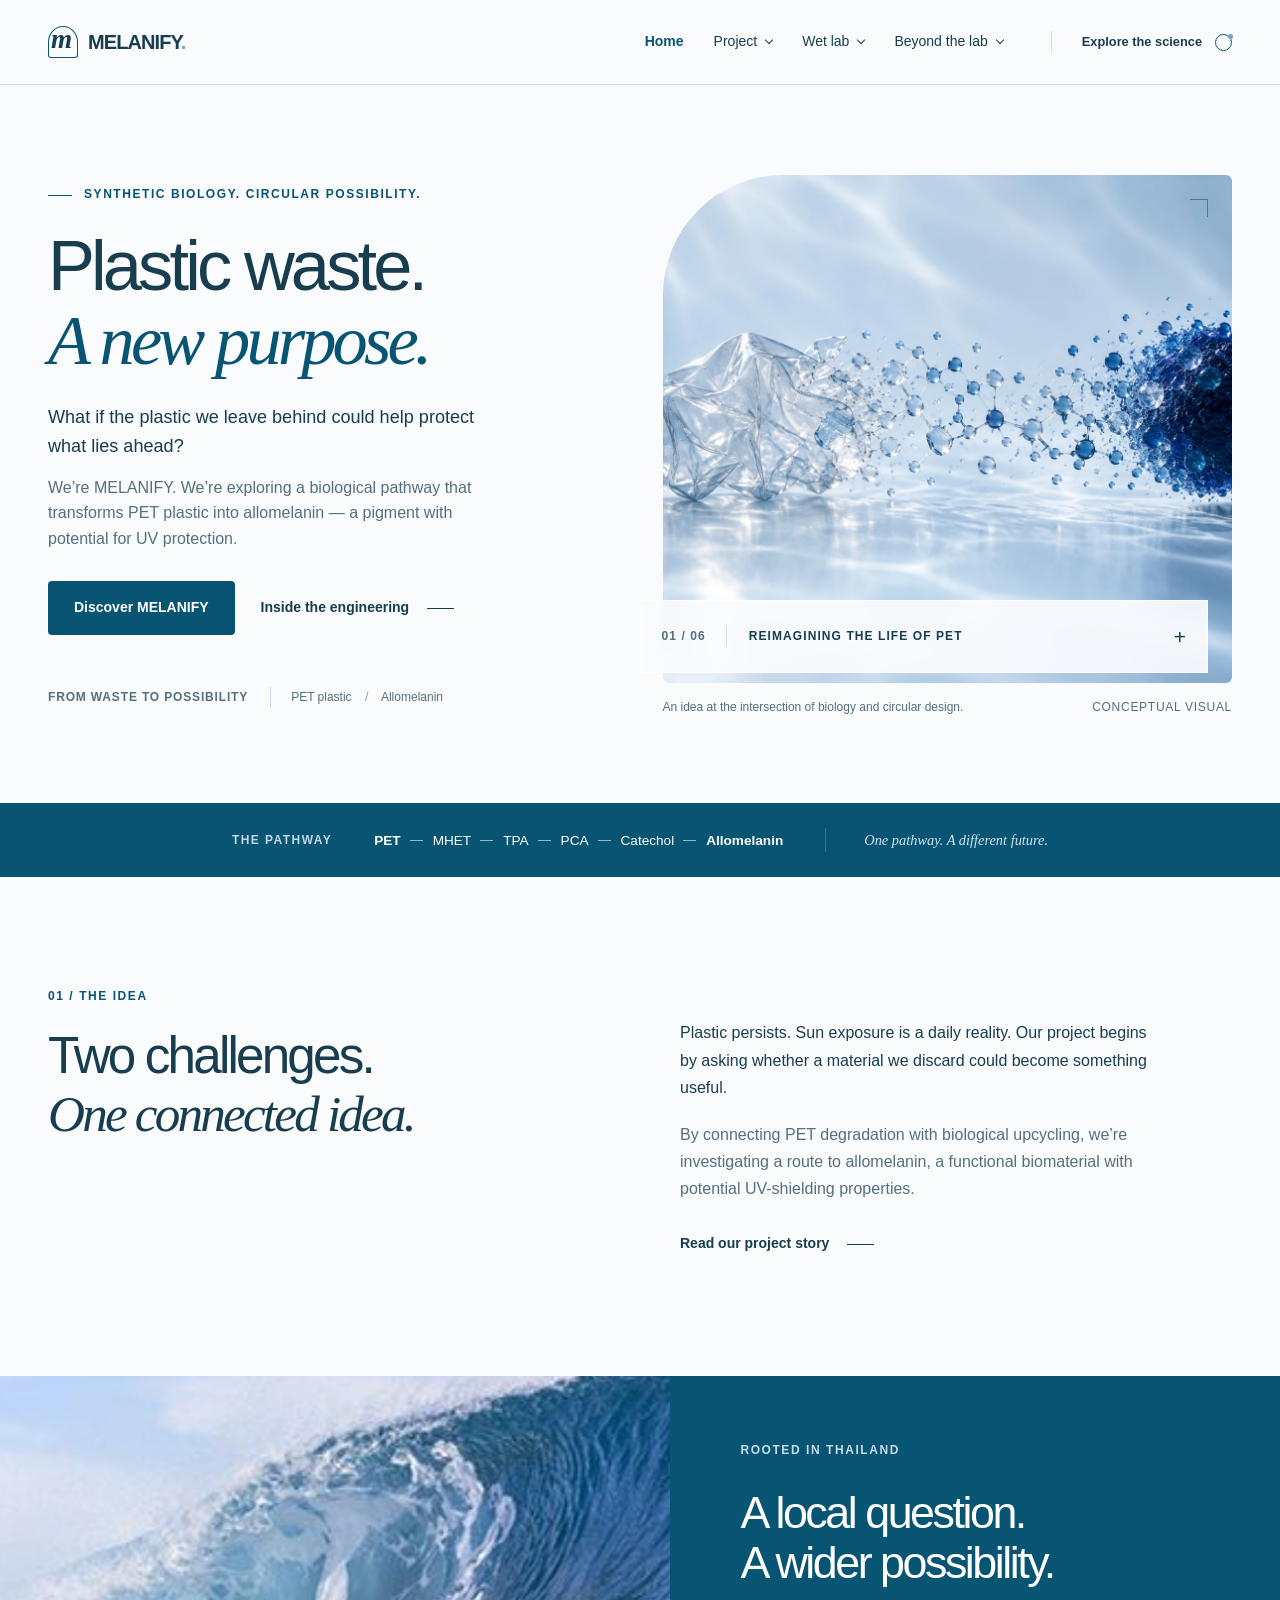
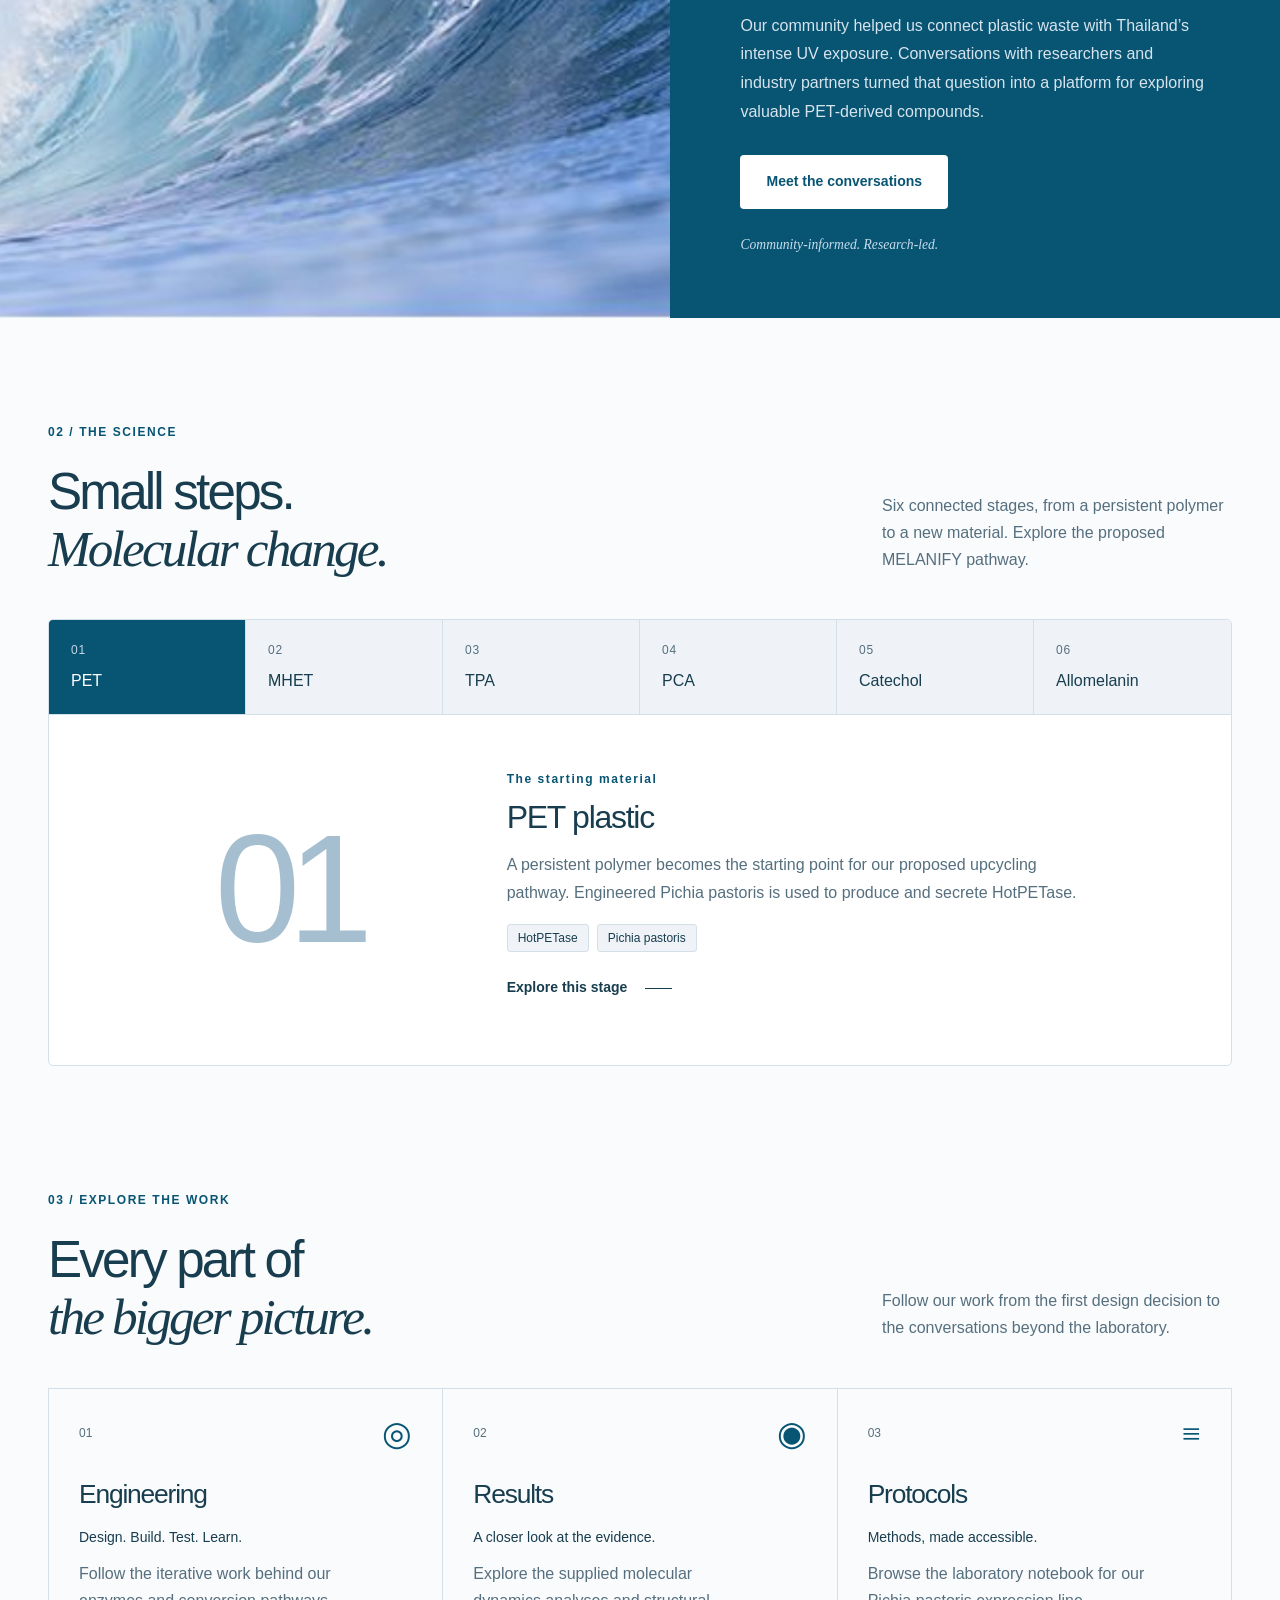
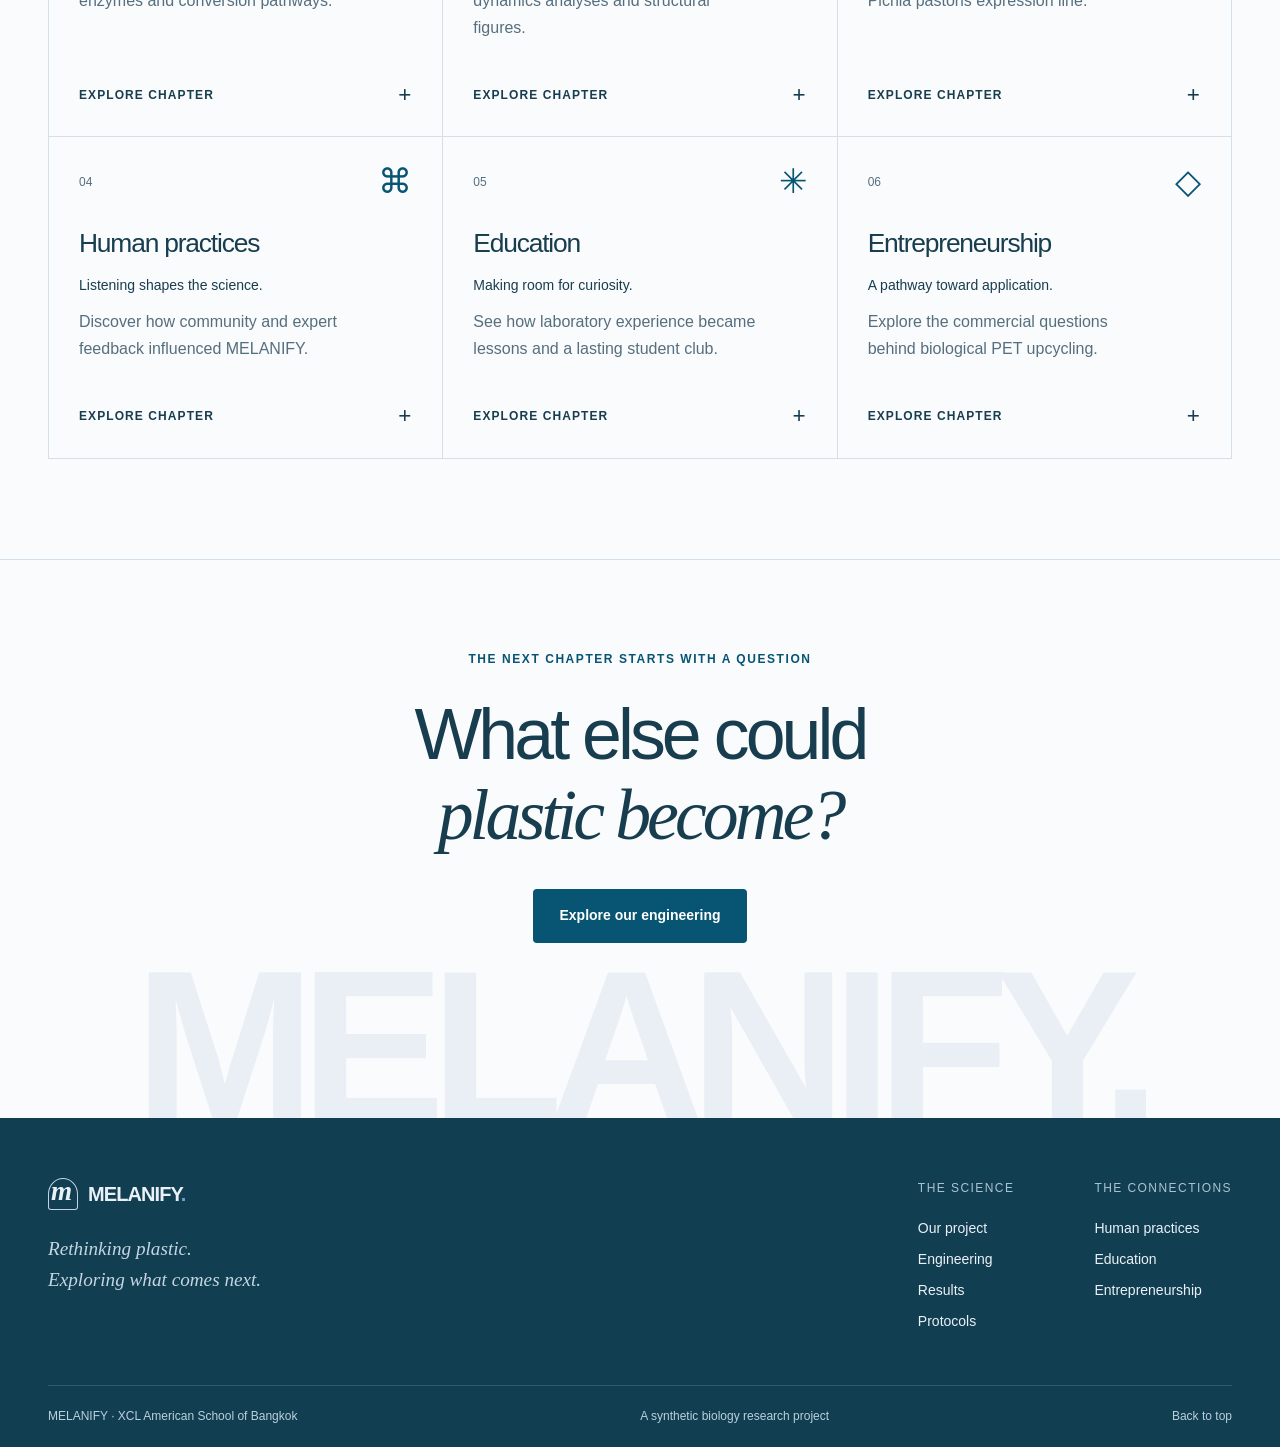
==== index.html @ d6c25b74 "default settings" ====
<!DOCTYPE html>
<html lang="en">
  <head>
    <meta charset="utf-8">
    <meta name="viewport" content="width=device-width, initial-scale=1">
    <meta name="theme-color" content="#075473">
    <meta name="description" content="MELANIFY explores a biological pathway from PET plastic waste to allomelanin. Discover our engineering, research and community work.">
    <title>Plastic, reimagined. | MELANIFY</title>
    <link rel="icon" type="image/svg+xml" href="assets/favicon.svg">
    <link rel="stylesheet" href="styles.css">
    <script src="script.js" defer=""></script>
  </head>
  <body data-page="home">
    <a class="skip-link" href="#main">Skip to content</a>
    <header class="site-header">
      <div class="header-inner">
        <a class="brand" href="index.html" aria-label="MELANIFY home"><span class="brand-mark" aria-hidden="true">m</span><span>MELANIFY<span class="brand-period">.</span></span></a>
        <button class="menu-toggle" aria-expanded="false" aria-controls="main-nav"><span></span><span></span><span class="sr-only">Toggle navigation</span></button>
        <nav id="main-nav" aria-label="Main navigation">
          <a href="index.html" aria-current="page">Home</a>
          <details class="nav-group">
            <summary>Project<span class="chevron"></span></summary>
            <div class="nav-dropdown">
              <a href="description.html">Project description</a>
              <a href="entrepreneurship.html">Entrepreneurship</a>
            </div>
          </details>
          <details class="nav-group">
            <summary>Wet lab<span class="chevron"></span></summary>
            <div class="nav-dropdown">
              <a href="engineering.html">Engineering</a>
              <a href="protocols.html">Protocols</a>
              <a href="results.html">Results</a>
            </div>
          </details>
          <details class="nav-group">
            <summary>Beyond the lab<span class="chevron"></span></summary>
            <div class="nav-dropdown">
              <a href="human-practices.html">Human practices</a>
              <a href="education.html">Education</a>
            </div>
          </details>
        </nav>
        <a class="header-project" href="engineering.html">Explore the science<span class="tiny-orbit" aria-hidden="true"></span></a>
      </div>
      <div class="reading-progress" aria-hidden="true"></div>
    </header>
    <main id="main">
      <section class="home-hero" id="top">
        <div class="hero-copy hero-enter">
          <div class="eyebrow"><span class="eyebrow-line"></span>SYNTHETIC BIOLOGY. CIRCULAR POSSIBILITY.</div>
          <h1>Plastic waste.<br><span>A new purpose.</span></h1>
          <p>What if the plastic we leave behind could help protect what lies ahead?</p>
          <p class="hero-description">We’re MELANIFY. We’re exploring a biological pathway that transforms PET plastic into allomelanin — a pigment with potential for UV protection.</p>
          <div class="hero-actions">
            <a class="button button-primary" href="description.html">Discover MELANIFY</a>
            <a class="text-link" href="engineering.html">Inside the engineering<span class="link-line"></span></a>
          </div>
          <div class="hero-footnote">
            <span class="small-label">FROM WASTE TO POSSIBILITY</span>
            <span>PET plastic <span aria-hidden="true">/</span> Allomelanin</span>
          </div>
        </div>
        <div class="hero-visual hero-enter">
          <div class="hero-art">
            <img src="assets/hero-art.webp" alt="Conceptual artwork showing a transparent PET fragment transforming into dark pigment" width="1536" height="1024" fetchpriority="high">
            <span class="art-corner corner-one"></span>
            <span class="art-corner corner-two"></span>
          </div>
          <div class="visual-label">
            <span class="visual-index">01 / 06</span>
            <span>REIMAGINING THE LIFE OF PET</span>
            <span class="visual-cross" aria-hidden="true">+</span>
          </div>
          <div class="visual-caption">An idea at the intersection of biology and circular design.<span>CONCEPTUAL VISUAL</span></div>
        </div>
      </section>
      <div class="pathway-ribbon" aria-label="Proposed pathway">
        <span class="ribbon-label">THE PATHWAY</span>
        <div>
          <b>PET</b>
          <span>MHET</span>
          <span>TPA</span>
          <span>PCA</span>
          <span>Catechol</span>
          <b>Allomelanin</b>
        </div>
        <span class="ribbon-note">One pathway. A different future.</span>
      </div>
      <section class="section-intro wrap">
        <div data-reveal="">
          <span class="eyebrow">01 / THE IDEA</span>
          <h2>Two challenges.<br><em>One connected idea.</em></h2>
        </div>
        <div class="intro-body" data-reveal="">
          <p>Plastic persists. Sun exposure is a daily reality. Our project begins by asking whether a material we discard could become something useful.</p>
          <p>By connecting PET degradation with biological upcycling, we’re investigating a route to allomelanin, a functional biomaterial with potential UV-shielding properties.</p>
          <a class="text-link" href="description.html">Read our project story<span class="link-line"></span></a>
        </div>
      </section>
      <section class="ocean-section">
        <div class="ocean-photo">
          <img src="assets/ocean-palette.png" alt="A blue ocean wave, from the supplied color reference" loading="lazy" width="906" height="551" data-parallax="">
        </div>
        <div class="ocean-copy" data-reveal="">
          <span class="eyebrow">ROOTED IN THAILAND</span>
          <h2>A local question.<br>A wider possibility.</h2>
          <p>Our community helped us connect plastic waste with Thailand’s intense UV exposure. Conversations with researchers and industry partners turned that question into a platform for exploring valuable PET-derived compounds.</p>
          <a class="button button-light" href="human-practices.html">Meet the conversations</a>
          <span class="ocean-note">Community-informed. Research-led.</span>
        </div>
      </section>
      <section class="pathway-section wrap">
        <div class="section-heading" data-reveal="">
          <div>
            <span class="eyebrow">02 / THE SCIENCE</span>
            <h2>Small steps.<br><em>Molecular change.</em></h2>
          </div>
          <p>Six connected stages, from a persistent polymer to a new material. Explore the proposed MELANIFY pathway.</p>
        </div>
        <div class="pathway-explorer" data-reveal="">
          <nav class="pathway-tabs" aria-label="Explore pathway stages">
            <a id="pathway-tab-0" class="pathway-tab" href="#pathway-panel-0" data-stage="0" aria-selected="false" tabindex="-1"><span>01</span>PET</a>
            <a id="pathway-tab-1" class="pathway-tab" href="#pathway-panel-1" data-stage="1" aria-selected="false" tabindex="-1"><span>02</span>MHET</a>
            <a id="pathway-tab-2" class="pathway-tab" href="#pathway-panel-2" data-stage="2" aria-selected="false" tabindex="-1"><span>03</span>TPA</a>
            <a id="pathway-tab-3" class="pathway-tab" href="#pathway-panel-3" data-stage="3" aria-selected="false" tabindex="-1"><span>04</span>PCA</a>
            <a id="pathway-tab-4" class="pathway-tab" href="#pathway-panel-4" data-stage="4" aria-selected="false" tabindex="-1"><span>05</span>Catechol</a>
            <a id="pathway-tab-5" class="pathway-tab" href="#pathway-panel-5" data-stage="5"><span>06</span>Allomelanin</a>
          </nav>
          <div class="pathway-panel" id="pathway-panel-0" aria-label="PET">
            <div class="stage-number" aria-hidden="true">01</div>
            <div class="stage-copy">
              <span class="eyebrow">The starting material</span>
              <h3>PET plastic</h3>
              <p>A persistent polymer becomes the starting point for our proposed upcycling pathway. Engineered Pichia pastoris is used to produce and secrete HotPETase.</p>
              <div class="stage-tags">
                <span>HotPETase</span>
                <span>Pichia pastoris</span>
              </div>
              <a class="text-link" href="engineering.html#hotpetase">Explore this stage<span class="link-line"></span></a>
            </div>
          </div>
          <div class="pathway-panel" id="pathway-panel-1" aria-label="MHET">
            <div class="stage-number" aria-hidden="true">02</div>
            <div class="stage-copy">
              <span class="eyebrow">Breaking the polymer down</span>
              <h3>MHET</h3>
              <p>HotPETase begins PET degradation. Surface-displayed MHETase is intended to convert the resulting MHET into terephthalic acid.</p>
              <div class="stage-tags">
                <span>InaVN–MHETase</span>
                <span>E. coli</span>
              </div>
              <a class="text-link" href="engineering.html#inavn-mhetase">Explore this stage<span class="link-line"></span></a>
            </div>
          </div>
          <div class="pathway-panel" id="pathway-panel-2" aria-label="TPA">
            <div class="stage-number" aria-hidden="true">03</div>
            <div class="stage-copy">
              <span class="eyebrow">Connecting recovery to upcycling</span>
              <h3>Terephthalic acid</h3>
              <p>The tphA1, tphA2, tphA3 and tphB pathway is designed to convert recovered TPA into protocatechuate, connecting PET degradation with a downstream biological route.</p>
              <div class="stage-tags">
                <span>TphA1 / A2 / A3 / B</span>
                <span>E. coli</span>
              </div>
              <a class="text-link" href="engineering.html#tpa-to-pca">Explore this stage<span class="link-line"></span></a>
            </div>
          </div>
          <div class="pathway-panel" id="pathway-panel-3" aria-label="PCA">
            <div class="stage-number" aria-hidden="true">04</div>
            <div class="stage-copy">
              <span class="eyebrow">A new biochemical direction</span>
              <h3>Protocatechuate</h3>
              <p>PCA is the intermediate that connects the TPA pathway to catechol production. AroY performs the decarboxylation step with cofactor support from EcdB and EcdD.</p>
              <div class="stage-tags">
                <span>AroY / EcdB / EcdD</span>
                <span>Cofactor-supported conversion</span>
              </div>
              <a class="text-link" href="engineering.html#aroy-ecdb-ecdd">Explore this stage<span class="link-line"></span></a>
            </div>
          </div>
          <div class="pathway-panel" id="pathway-panel-4" aria-label="Catechol">
            <div class="stage-number" aria-hidden="true">05</div>
            <div class="stage-copy">
              <span class="eyebrow">The pigment precursor</span>
              <h3>Catechol</h3>
              <p>Catechol is the precursor for the final material. Oxidation and polymerization form the next stage of the proposed MELANIFY pathway.</p>
              <div class="stage-tags">
                <span>Oxidation &amp; polymerization</span>
                <span>Material formation</span>
              </div>
              <a class="text-link" href="description.html">Explore this stage<span class="link-line"></span></a>
            </div>
          </div>
          <div class="pathway-panel" id="pathway-panel-5" aria-label="Allomelanin">
            <div class="stage-number" aria-hidden="true">06</div>
            <div class="stage-copy">
              <span class="eyebrow">A functional biomaterial</span>
              <h3>Allomelanin</h3>
              <p>The pathway aims to produce catechol-melanin, or allomelanin. Its potential as a UV-shielding material is a research direction that requires further material and safety validation.</p>
              <div class="stage-tags">
                <span>Catechol-melanin</span>
                <span>Potential UV-shielding pigment</span>
              </div>
              <a class="text-link" href="description.html">Explore this stage<span class="link-line"></span></a>
            </div>
          </div>
        </div>
      </section>
      <section class="chapter-section wrap">
        <div class="section-heading" data-reveal="">
          <div>
            <span class="eyebrow">03 / EXPLORE THE WORK</span>
            <h2>Every part of<br><em>the bigger picture.</em></h2>
          </div>
          <p>Follow our work from the first design decision to the conversations beyond the laboratory.</p>
        </div>
        <div class="chapter-grid">
          <a class="chapter-card" href="engineering.html" data-reveal=""><div class="card-top"><span>01</span><span class="card-symbol" aria-hidden="true">◎</span></div><h3>Engineering</h3><strong>Design. Build. Test. Learn.</strong><p>Follow the iterative work behind our enzymes and conversion pathways.</p><span class="card-bottom">EXPLORE CHAPTER<span class="card-plus" aria-hidden="true">+</span></span></a>
          <a class="chapter-card" href="results.html" data-reveal=""><div class="card-top"><span>02</span><span class="card-symbol" aria-hidden="true">◉</span></div><h3>Results</h3><strong>A closer look at the evidence.</strong><p>Explore the supplied molecular dynamics analyses and structural figures.</p><span class="card-bottom">EXPLORE CHAPTER<span class="card-plus" aria-hidden="true">+</span></span></a>
          <a class="chapter-card" href="protocols.html" data-reveal=""><div class="card-top"><span>03</span><span class="card-symbol" aria-hidden="true">≡</span></div><h3>Protocols</h3><strong>Methods, made accessible.</strong><p>Browse the laboratory notebook for our Pichia pastoris expression line.</p><span class="card-bottom">EXPLORE CHAPTER<span class="card-plus" aria-hidden="true">+</span></span></a>
          <a class="chapter-card" href="human-practices.html" data-reveal=""><div class="card-top"><span>04</span><span class="card-symbol" aria-hidden="true">⌘</span></div><h3>Human practices</h3><strong>Listening shapes the science.</strong><p>Discover how community and expert feedback influenced MELANIFY.</p><span class="card-bottom">EXPLORE CHAPTER<span class="card-plus" aria-hidden="true">+</span></span></a>
          <a class="chapter-card" href="education.html" data-reveal=""><div class="card-top"><span>05</span><span class="card-symbol" aria-hidden="true">✳</span></div><h3>Education</h3><strong>Making room for curiosity.</strong><p>See how laboratory experience became lessons and a lasting student club.</p><span class="card-bottom">EXPLORE CHAPTER<span class="card-plus" aria-hidden="true">+</span></span></a>
          <a class="chapter-card" href="entrepreneurship.html" data-reveal=""><div class="card-top"><span>06</span><span class="card-symbol" aria-hidden="true">◇</span></div><h3>Entrepreneurship</h3><strong>A pathway toward application.</strong><p>Explore the commercial questions behind biological PET upcycling.</p><span class="card-bottom">EXPLORE CHAPTER<span class="card-plus" aria-hidden="true">+</span></span></a>
        </div>
      </section>
      <section class="closing-section wrap">
        <span class="eyebrow" data-reveal="">THE NEXT CHAPTER STARTS WITH A QUESTION</span>
        <h2 data-reveal="">What else could<br><em>plastic become?</em></h2>
        <a class="button button-primary" href="engineering.html" data-reveal="">Explore our engineering</a>
        <span class="closing-word" aria-hidden="true">MELANIFY.</span>
      </section>
    </main>
    <footer class="site-footer">
      <div class="footer-top">
        <div>
          <a class="brand footer-brand" href="index.html"><span class="brand-mark" aria-hidden="true">m</span><span>MELANIFY<span class="brand-period">.</span></span></a>
          <p>Rethinking plastic.<br>Exploring what comes next.</p>
        </div>
        <div class="footer-links">
          <div>
            <span>THE SCIENCE</span>
            <a href="description.html">Our project</a>
            <a href="engineering.html">Engineering</a>
            <a href="results.html">Results</a>
            <a href="protocols.html">Protocols</a>
          </div>
          <div>
            <span>THE CONNECTIONS</span>
            <a href="human-practices.html">Human practices</a>
            <a href="education.html">Education</a>
            <a href="entrepreneurship.html">Entrepreneurship</a>
          </div>
        </div>
      </div>
      <div class="footer-bottom">
        <span>MELANIFY · XCL American School of Bangkok</span>
        <span>A synthetic biology research project</span>
        <a href="#top">Back to top</a>
      </div>
    </footer>
  </body>
</html>
---- styles.css ----
@charset "UTF-8";

:root {
  --ocean: #075473;
  --deep: #123e52;
  --blue: #789dd1;
  --mist: #a5bfd0;
  --pale: #d3deee;
  --ice: #eff3f8;
  --paper: #fafbfd;
  --ink: #173d4e;
  --muted: #556f7e;
  --line: #d4e0e8;
  --white: #fff;
  --sans: "Segoe UI", "Helvetica Neue", Arial, sans-serif;
  --serif: Georgia, "Times New Roman", serif;
  --page-width: 1280px;
}

*, *::before, *::after { box-sizing: border-box; }
[hidden] { display: none !important; }
html { scroll-behavior: smooth; scroll-padding-top: 110px; }
body { margin: 0; color: var(--ink); background: var(--paper); font: 400 1rem/1.7 var(--sans); -webkit-font-smoothing: antialiased; }
body:has(dialog[open]) { overflow: hidden; }
a { color: inherit; text-decoration: none; }
button, input { font: inherit; }
button, summary, a { -webkit-tap-highlight-color: transparent; }
button { cursor: pointer; color: inherit; }
button:disabled { cursor: default; }
img { display: block; max-width: 100%; height: auto; }
h1, h2, h3, h4, p { margin: 0; }
h1, h2, h3, h4 { line-height: 1.12; font-weight: 500; }
h1, h2 { letter-spacing: -.055em; }
em { font-family: var(--serif); font-weight: 400; letter-spacing: -.055em; }
::selection { background: var(--pale); color: var(--ocean); }
:focus-visible { outline: 3px solid var(--blue); outline-offset: 5px; border-radius: 2px; }
.sr-only { position: absolute; width: 1px; height: 1px; padding: 0; overflow: hidden; clip: rect(0,0,0,0); white-space: nowrap; }
.skip-link { position: fixed; top: -70px; left: 20px; z-index: 100; background: var(--ocean); color: white; padding: 12px 20px; }
.skip-link:focus { top: 12px; }
.wrap { max-width: var(--page-width); margin-inline: auto; padding-inline: 48px; }
.eyebrow, .small-label { display: block; font-size: .75rem; letter-spacing: .13em; font-weight: 600; line-height: 1.5; }
.eyebrow { color: var(--ocean); }
.small-label { color: var(--muted); }
.eyebrow-line { display: inline-block; width: 24px; height: 1px; background: currentColor; vertical-align: middle; margin-right: 12px; }
.button { min-height: 52px; padding: 14px 25px; display: inline-flex; justify-content: center; align-items: center; font-size: .875rem; font-weight: 600; border: 1px solid transparent; border-radius: 4px; transition: background .2s, transform .2s; }
.button:hover { transform: translateY(-2px); }
.button-primary { background: var(--ocean); color: var(--white); }
.button-primary:hover { background: var(--deep); }
.button-light { color: var(--ocean); background: var(--white); }
.button-light:hover { background: var(--ice); }
.text-link { display: inline-flex; align-items: center; gap: 18px; font-weight: 600; font-size: .875rem; padding-block: 10px; }
.link-line { width: 27px; height: 1px; background: currentColor; transition: width .2s; }
.text-link:hover .link-line { width: 42px; }

/* The restrained header leaves the project itself in focus. */
.site-header { height: 85px; position: sticky; top: 0; z-index: 30; background: rgba(250,251,253,.96); border-bottom: 1px solid var(--line); backdrop-filter: blur(16px); }
.header-inner { max-width: 1480px; padding: 0 48px; margin: auto; height: 100%; display: flex; align-items: center; gap: 48px; }
.brand { display: inline-flex; align-items: center; gap: 10px; font-weight: 750; font-size: 1.25rem; letter-spacing: -.045em; line-height: 1; white-space: nowrap; }
.brand-mark { display: grid; place-items: center; width: 30px; height: 32px; border: 1.5px solid var(--ocean); border-radius: 50% 50% 3px 3px; font: italic 700 1.7rem/.7 var(--serif); padding-right: 4px; padding-bottom: 4px; }
.brand-period { color: var(--blue); }
#main-nav { display: flex; align-items: center; gap: 30px; margin-left: auto; font-size: .875rem; font-weight: 500; }
#main-nav > a { padding-block: 24px; }
#main-nav a[aria-current], #main-nav .current { color: var(--ocean); font-weight: 700; }
.nav-group { position: relative; }
.nav-group summary { display: flex; align-items: center; gap: 9px; cursor: pointer; list-style: none; padding-block: 24px; }
summary::-webkit-details-marker { display: none; }
.chevron { width: 6px; height: 6px; border-right: 1px solid currentColor; border-bottom: 1px solid currentColor; transform: rotate(45deg); margin-top: -3px; flex-shrink: 0; transition: transform .2s; }
details[open] > summary .chevron { transform: rotate(225deg); margin-top: 3px; }
.nav-dropdown { position: absolute; top: 100%; left: -20px; min-width: 220px; padding: 10px; background: var(--white); border: 1px solid var(--line); box-shadow: 0 15px 40px #123e5212; border-radius: 5px; }
.nav-dropdown a { display: block; padding: 10px 12px; border-radius: 3px; }
.nav-dropdown a:hover { background: var(--ice); }
.header-project { display: inline-flex; align-items: center; gap: 13px; font-weight: 600; font-size: .8rem; padding-left: 30px; border-left: 1px solid var(--line); white-space: nowrap; }
.tiny-orbit { width: 17px; height: 17px; border: 1px solid var(--ocean); border-radius: 50%; position: relative; }
.tiny-orbit::after { content: ''; position: absolute; width: 5px; height: 5px; background: var(--blue); border-radius: 50%; right: -2px; top: -1px; }
.menu-toggle { display: none; background: none; border: 0; padding: 12px; }
.reading-progress { position: absolute; bottom: -1px; width: 100%; height: 2px; background: var(--blue); transform: scaleX(0); transform-origin: left; }

/* Homepage */
.home-hero { display: grid; grid-template-columns: 1fr 1fr; max-width: 1480px; margin: auto; padding: 70px 48px 65px; gap: 45px; min-height: 655px; }
.hero-copy { display: flex; flex-direction: column; justify-content: center; }
.hero-copy .eyebrow { margin-bottom: 26px; }
.hero-copy h1 { font-size: clamp(3.1rem, 5.5vw, 5.4rem); line-height: 1.04; font-weight: 500; }
.hero-copy h1 > span { font-family: var(--serif); font-style: italic; color: var(--ocean); font-weight: 400; }
.hero-copy > p { margin-top: 26px; font-size: 1.13rem; max-width: 430px; line-height: 1.6; }
.hero-copy .hero-description { margin-top: 14px; font-size: .96rem; color: var(--muted); max-width: 450px; }
.hero-actions { display: flex; align-items: center; gap: 26px; margin-top: 30px; }
.hero-footnote { margin-top: 52px; display: flex; align-items: center; gap: 22px; font-size: .75rem; color: var(--muted); }
.hero-footnote .small-label { font-size: .75rem; letter-spacing: .07em; }
.hero-footnote > span + span { padding-left: 20px; border-left: 1px solid var(--line); }
.hero-footnote span span { padding-inline: 10px; color: var(--blue); }
.hero-visual { align-self: center; min-width: 0; position: relative; padding: 20px 0; }
.hero-art { position: relative; background: #e2ebf4; aspect-ratio: 1.12; border-radius: 120px 6px 6px 6px; overflow: hidden; }
.hero-art img { width: 100%; height: 100%; object-fit: cover; }
.hero-art.ocean-fallback img { width: 100%; height: 160%; object-fit: cover; object-position: top; }
.art-corner { position: absolute; width: 18px; height: 18px; border-color: var(--ocean); opacity: .5; }
.corner-one { bottom: 24px; left: 24px; border-left: 1px solid; border-bottom: 1px solid; }
.corner-two { top: 24px; right: 24px; border-top: 1px solid; border-right: 1px solid; }
.visual-label { position: absolute; left: -22px; right: 24px; bottom: 65px; padding: 18px 20px; background: rgba(250,251,253,.93); border: 1px solid var(--white); display: flex; align-items: center; gap: 22px; font-size: .75rem; font-weight: 600; letter-spacing: .09em; backdrop-filter: blur(8px); }
.visual-index { color: var(--muted); padding-right: 20px; border-right: 1px solid var(--line); }
.visual-cross { font-size: 1.3rem; margin-left: auto; font-weight: 400; }
.visual-caption { margin-top: 14px; display: flex; justify-content: space-between; gap: 12px; color: var(--muted); font-size: .75rem; }
.visual-caption span { letter-spacing: .06em; white-space: nowrap; }
.pathway-ribbon { display: flex; align-items: center; justify-content: center; gap: 42px; padding: 25px 48px; background: var(--ocean); color: var(--white); }
.ribbon-label { font-size: .75rem; font-weight: 600; letter-spacing: .12em; color: #c4d8e9; }
.pathway-ribbon > div { display: flex; align-items: center; gap: 32px; font-size: .85rem; }
.pathway-ribbon > div > * { position: relative; font-weight: 400; }
.pathway-ribbon > div > * + *::before { content: ''; width: 13px; height: 1px; background: #9bb5c6; position: absolute; top: 50%; left: -23px; }
.pathway-ribbon > div > b { font-weight: 650; }
.ribbon-note { font-family: var(--serif); font-style: italic; color: #d4e1ef; font-size: .9rem; padding-left: 38px; border-left: 1px solid #ffffff30; }
.section-intro { display: grid; grid-template-columns: 1fr 1fr; padding-block: 110px; gap: 80px; }
.section-intro h2, .section-heading h2 { font-size: clamp(2.4rem,4vw,3.6rem); margin-top: 22px; }
.intro-body { padding-top: 32px; }
.intro-body p { max-width: 480px; font-size: 1.1rem; line-height: 1.7; }
.intro-body p + p { margin-top: 20px; font-size: 1rem; color: var(--muted); }
.intro-body .text-link { margin-top: 20px; }
.ocean-section { display: grid; grid-template-columns: 1.1fr 1fr; min-height: 515px; background: var(--ocean); color: var(--white); overflow: hidden; }
.ocean-photo { position: relative; overflow: hidden; }
.ocean-photo img { position: absolute; width: 100%; max-width: none; height: 155%; object-fit: cover; object-position: top; }
.ocean-copy { max-width: 610px; padding: 65px 70px; }
.ocean-copy .eyebrow { color: #c9dcec; }
.ocean-copy h2 { font-size: clamp(2.4rem,3.5vw,3.3rem); margin-top: 28px; }
.ocean-copy p { margin-top: 24px; color: #d8e4ed; line-height: 1.8; }
.ocean-copy .button { margin-top: 28px; }
.ocean-note { display: block; font: italic .85rem var(--serif); color: #c9dcec; margin-top: 28px; }
.pathway-section { padding-block: 105px 60px; }
.section-heading { display: flex; justify-content: space-between; align-items: flex-end; gap: 60px; margin-bottom: 42px; }
.section-heading > p { max-width: 350px; color: var(--muted); padding-bottom: 4px; }
.pathway-explorer { border: 1px solid var(--line); background: var(--white); border-radius: 5px; overflow: hidden; }
.pathway-tabs { display: grid; grid-template-columns: repeat(6,1fr); background: var(--ice); border-bottom: 1px solid var(--line); }
.pathway-tab { position: relative; display: flex; flex-direction: column; gap: 6px; text-align: left; background: none; border: none; border-right: 1px solid var(--line); padding: 20px 22px; font-size: 1rem; }
.pathway-tab:last-child { border-right: 0; }
.pathway-tab > span { font-size: .75rem; letter-spacing: .06em; color: var(--muted); }
.pathway-tab[aria-selected=true] { background: var(--ocean); color: var(--white); }
.pathway-tab[aria-selected=true] > span { color: #c4d8e9; }
.pathway-tab:hover:not([aria-selected=true]) { background: var(--pale); }
.pathway-panel { display: grid; grid-template-columns: .7fr 1.3fr; min-height: 350px; padding: 48px 60px; gap: 40px; align-items: center; }
.stage-number { font-size: clamp(6rem,12vw,10rem); font-weight: 300; letter-spacing: -.08em; color: var(--mist); line-height: 1; text-align: center; }
.stage-copy h3 { margin-top: 12px; font-size: 2rem; letter-spacing: -.04em; }
.stage-copy p { margin-top: 16px; max-width: 570px; color: var(--muted); }
.stage-tags { display: flex; gap: 8px; flex-wrap: wrap; margin-top: 18px; }
.stage-tags span { padding: 3px 10px; font-size: .75rem; background: var(--ice); border: 1px solid var(--line); border-radius: 3px; }
.stage-copy .text-link { margin-top: 14px; }
.chapter-section { padding-block: 65px 100px; }
.chapter-grid { display: grid; grid-template-columns: repeat(3,1fr); gap: 0; border-top: 1px solid var(--line); border-left: 1px solid var(--line); }
.chapter-card { padding: 28px 30px 22px; border-right: 1px solid var(--line); border-bottom: 1px solid var(--line); transition: background .2s; display: flex; flex-direction: column; }
.chapter-card:hover { background: var(--ice); }
.card-top { display: flex; justify-content: space-between; align-items: center; font-size: .75rem; color: var(--muted); }
.card-symbol { font-size: 2.1rem; color: var(--ocean); line-height: 1; font-family: var(--serif); }
.chapter-card h3 { font-size: 1.65rem; letter-spacing: -.045em; margin-top: 30px; }
.chapter-card strong { display: block; font-size: .875rem; font-weight: 500; margin-top: 16px; }
.chapter-card p { font-size: .9rem; color: var(--muted); margin-top: 10px; max-width: 290px; }
.card-bottom { display: flex; align-items: center; justify-content: space-between; margin-top: auto; padding-top: 35px; font-size: .75rem; font-weight: 600; letter-spacing: .09em; }
.card-plus { font-weight: 300; font-size: 1.4rem; }
.closing-section { text-align: center; position: relative; overflow: hidden; padding-block: 90px 175px; border-top: 1px solid var(--line); }
.closing-section h2 { font-size: clamp(3rem,5.6vw,5rem); margin-top: 26px; position: relative; z-index: 1; }
.closing-section .button { margin-top: 34px; position: relative; z-index: 1; }
.closing-word { position: absolute; font-size: clamp(6rem,17vw,15rem); font-weight: 700; letter-spacing: -.07em; color: #e9eff5; left: 50%; bottom: -38px; transform: translateX(-50%); line-height: 1; pointer-events: none; }

/* Chapter pages */
.chapter-hero { background: var(--ice); position: relative; overflow: hidden; }
.chapter-hero > .wrap { padding-block: 25px 55px; position: relative; }
.breadcrumb { display: flex; align-items: center; gap: 12px; font-size: .75rem; color: var(--muted); margin-bottom: 38px; }
.breadcrumb a:hover { text-decoration: underline; }
.breadcrumb span { color: #a4b6c1; }
.chapter-hero h1 { font-size: clamp(3rem,5vw,4.8rem); margin-top: 20px; line-height: 1.08; max-width: 900px; position: relative; z-index: 1; }
.chapter-hero p { color: var(--muted); font-size: 1rem; margin-top: 22px; max-width: 520px; position: relative; z-index: 1; }
.chapter-number { position: absolute; right: 48px; bottom: 40px; font-size: clamp(8rem,15vw,14rem); color: #dce5ef; font-weight: 300; line-height: 1; letter-spacing: -.08em; }
.chapter-banner { height: 150px; position: relative; overflow: hidden; background: var(--mist); }
.chapter-banner img { width: 100%; height: auto; min-height: 150px; object-fit: cover; transform: translateY(-11%); }
.chapter-banner::after { content: ''; position: absolute; inset: 0; background: linear-gradient(90deg,#07547365,transparent); }
.chapter-banner > span { position: absolute; bottom: 23px; left: max(48px,calc((100vw - 1184px)/2)); color: var(--white); font-size: .75rem; letter-spacing: .13em; font-weight: 600; z-index: 1; }
.article-layout { display: grid; grid-template-columns: 220px minmax(0,1fr); gap: 64px; padding-block: 65px 90px; }
.article-sidebar { border-right: 1px solid var(--line); }
.toc-sticky { position: sticky; top: 120px; padding-right: 28px; max-height: calc(100vh - 150px); overflow-y: auto; scrollbar-width: thin; }
.toc { display: flex; flex-direction: column; margin-top: 18px; font-size: .875rem; }
.toc a { padding: 8px 12px; border-left: 2px solid transparent; transition: background .15s; }
.toc a:hover { background: var(--ice); }
.toc a.active { border-left-color: var(--ocean); background: var(--ice); color: var(--ocean); }
.toc .toc-primary { margin-top: 8px; font-weight: 600; }
.toc .toc-secondary { padding-left: 24px; font-size: .8rem; color: var(--muted); }
.sidebar-note { margin-top: 40px; padding: 22px 12px; border-top: 1px solid var(--line); }
.sidebar-note > span { font-size: .75rem; color: var(--blue); }
.sidebar-note > p { margin-top: 8px; font: italic .9rem/1.6 var(--serif); color: var(--muted); }
.article-content { max-width: 850px; min-width: 0; }
.article-content > h2 { margin: 65px 0 28px; padding-bottom: 19px; border-bottom: 1px solid var(--line); font-size: 2.6rem; letter-spacing: -.05em; }
.article-content > h2:first-child { margin-top: 0; }
.article-content h3 { font-size: 1.45rem; letter-spacing: -.025em; margin-top: 32px; margin-bottom: 20px; line-height: 1.4; }
.article-content h4 { font-size: 1.1rem; margin-top: 28px; margin-bottom: 16px; line-height: 1.4; font-weight: 600; }
.article-content p { color: #3d5c6c; margin-block: 18px; line-height: 1.85; overflow-wrap: anywhere; }
.article-content p a { text-decoration: underline; text-underline-offset: 3px; color: var(--ocean); }
.table-wrap { width: 100%; overflow-x: auto; margin-block: 30px; }
.table-wrap table { width: 100%; border-collapse: collapse; font-size: .875rem; background: white; }
.table-wrap caption { text-align: left; font-size: .75rem; color: var(--muted); margin-bottom: 12px; }
.table-wrap th, .table-wrap td { border: 1px solid var(--line); padding: 14px 16px; text-align: left; vertical-align: top; }
.table-wrap thead { background: var(--ice); }
.table-wrap th { font-weight: 600; }
.engineering-intro { margin-bottom: 45px; }
.dbtl-strip { display: grid; grid-template-columns: repeat(4,1fr); border-block: 1px solid var(--line); margin-top: 16px; }
.dbtl-strip > span { padding: 18px 12px; font-weight: 500; display: flex; gap: 12px; align-items: center; font-size: .9rem; }
.dbtl-strip > span + span { border-left: 1px solid var(--line); }
.dbtl-strip b { font-size: .75rem; font-weight: 400; color: var(--muted); }
.cycle-toggle { border: 0; background: none; padding: 8px 0; font-size: .875rem; text-decoration: underline; text-underline-offset: 5px; }
.cycle-block { border: 1px solid var(--line); border-radius: 5px; margin: 26px 0; background: var(--white); }
.cycle-block > summary { display: flex; align-items: center; padding: 21px 25px; background: var(--ice); list-style: none; cursor: pointer; font-size: 1.1rem; font-weight: 600; gap: 14px; }
.cycle-block > summary .chevron { margin-left: auto; }
.cycle-icon { font-size: 1.3rem; font-weight: 400; color: var(--ocean); }
.cycle-summary-label { font-size: .75rem; letter-spacing: .07em; margin-left: auto; color: var(--muted); font-weight: 400; }
.cycle-content { padding: 8px 30px 20px; }
.stage-heading { display: flex; align-items: center; gap: 12px; padding-top: 8px; }
.stage-heading > span { display: grid; place-items: center; background: var(--pale); width: 30px; height: 30px; border-radius: 50%; font-size: .75rem; font-weight: 500; flex-shrink: 0; }
.stage-build > span { background: #cadde6; }
.stage-test > span { background: #b6cbe5; }
.stage-learn > span { background: var(--ocean); color: var(--white); }
.research-figure { padding: 0; margin: 30px 0; border: 1px solid var(--line); border-radius: 4px; overflow: hidden; background: var(--white); }
.figure-open { position: relative; display: block; padding: 18px; width: 100%; background: white; border: 0; }
.figure-open img { width: auto; max-height: 600px; object-fit: contain; margin: auto; }
.figure-zoom { position: absolute; right: 10px; bottom: 10px; background: rgba(239,243,248,.95); border: 1px solid var(--line); border-radius: 3px; padding: 3px 9px; font-size: .75rem; opacity: 0; transition: opacity .15s; }
.figure-open:hover .figure-zoom, .figure-open:focus-visible .figure-zoom { opacity: 1; }
.research-figure figcaption { padding: 11px 18px; border-top: 1px solid var(--line); font-size: .75rem; color: var(--muted); line-height: 1.6; }
.research-figure figcaption > span { font-size: .75rem; margin-right: 14px; letter-spacing: .07em; color: var(--ocean); font-weight: 600; }
.article-callout { background: var(--ice); padding: 24px 28px; border-left: 3px solid var(--blue); margin-bottom: 36px; }
.article-callout p { margin: 8px 0 0; font-size: .95rem; }
.research-transition { border-left: 2px solid var(--blue); padding: 12px 18px; background: var(--ice); font-style: italic; }
.next-chapter { border-top: 1px solid var(--line); padding: 30px 0 0; margin-top: 65px; display: flex; justify-content: space-between; align-items: center; gap: 20px; }
.next-chapter strong { display: block; font-size: 1.8rem; letter-spacing: -.03em; margin-top: 8px; font-weight: 500; }
.next-plus { font-size: 2rem; font-weight: 300; padding: 0 14px; }
.next-chapter:hover strong { color: var(--ocean); text-decoration: underline; text-underline-offset: 6px; }
.figure-dialog { padding: 60px 24px 20px; border: 1px solid var(--line); border-radius: 6px; max-width: min(94vw,1300px); max-height: 94vh; background: var(--white); }
.figure-dialog::backdrop { background: #092e45c9; backdrop-filter: blur(6px); }
.figure-dialog img { max-height: 75vh; width: auto; object-fit: contain; margin: auto; }
.figure-dialog p { margin-top: 16px; text-align: center; font-size: .75rem; color: var(--muted); }
.dialog-close { position: absolute; right: 20px; top: 15px; background: none; border: 0; font-size: .875rem; padding: 5px; }
.dialog-close span { font-size: 1.2rem; margin-left: 10px; }
.protocol-intro > h2 { font-size: 2rem; }
.notebook-viewer { border: 1px solid var(--mist); border-radius: 6px; overflow: hidden; margin-top: 30px; box-shadow: 0 15px 40px #07547308; }
.notebook-toolbar { padding: 18px 22px; background: var(--ice); border-bottom: 1px solid var(--line); display: flex; align-items: center; justify-content: space-between; gap: 20px; font-size: .8rem; }
.notebook-toolbar > div { display: flex; gap: 10px; flex-wrap: wrap; align-items: center; }
.notebook-toolbar strong { font-weight: 600; }
.notebook-toolbar > div > span:last-child { flex-basis: 100%; color: var(--muted); font-size: .75rem; margin-left: 20px; }
.notebook-dot { width: 10px; height: 13px; background: var(--blue); border-radius: 1px; }
.notebook-toolbar a { white-space: nowrap; text-decoration: underline; text-underline-offset: 3px; }
.notebook-viewer iframe { width: 100%; height: 780px; border: 0; display: block; background: #dce4ec; }
.document-link { display: flex; gap: 16px; justify-content: space-between; margin-top: 16px; font-size: .85rem; flex-wrap: wrap; color: var(--muted); }
.document-link a { color: var(--ocean); text-decoration: underline; text-underline-offset: 3px; }
.notebook-document { padding: 24px; background: #dce4ec; min-height: 100vh; }
.notebook-document-header { display: flex; justify-content: space-between; align-items: center; gap: 16px; font-size: .8rem; max-width: 850px; margin: 0 auto 24px; }
.notebook-document-header > span { font-size: .75rem; letter-spacing: .08em; }
.notebook-document-header h1 { font-size: .875rem; letter-spacing: 0; font-weight: 600; }
.notebook-page { background: var(--white); max-width: 850px; margin: 0 auto 28px; box-shadow: 0 2px 8px #123e5210; }
.notebook-page-label { display: flex; justify-content: space-between; padding: 13px 20px; border-bottom: 1px solid var(--line); color: var(--muted); font-size: .75rem; letter-spacing: .07em; }
.notebook-page > img { width: 100%; }
.page-transcription { border-top: 1px solid var(--line); padding: 12px 20px; font-size: .875rem; }
.page-transcription summary { cursor: pointer; font-weight: 500; padding-block: 5px; }
.page-transcription > div { padding: 10px 0 20px; }
.page-transcription p { margin-block: 14px; }
.page-transcription h2, .page-transcription h3, .page-transcription h4 { margin-block: 20px 10px; }
.page-transcription h2 { font-size: 1.5rem; }

/* Shared closing information */
.site-footer { color: #eaf1f6; background: #123e52; padding: 60px 48px 20px; }
.footer-top { max-width: 1184px; margin: auto; display: flex; justify-content: space-between; gap: 50px; padding-bottom: 52px; }
.footer-brand .brand-mark { border-color: #c2d3e5; }
.footer-top > div > p { margin-top: 24px; font-family: var(--serif); font-style: italic; font-size: 1.2rem; color: #c4d6e0; line-height: 1.6; }
.footer-links { display: flex; gap: 80px; font-size: .875rem; }
.footer-links > div { display: flex; flex-direction: column; align-items: flex-start; gap: 7px; }
.footer-links > div > span { font-size: .75rem; letter-spacing: .12em; color: #abc4d4; margin-bottom: 12px; }
.footer-links a:hover { text-decoration: underline; text-underline-offset: 4px; }
.footer-bottom { max-width: 1184px; margin: auto; display: flex; gap: 24px; justify-content: space-between; border-top: 1px solid #ffffff25; padding-top: 20px; font-size: .75rem; color: #bad0de; }

@media (min-width: 1600px) { .home-hero { padding-top: 90px; padding-bottom: 85px; } }
@media (max-width: 1160px) {
  .header-inner { gap: 24px; padding-inline: 32px; }
  #main-nav { gap: 22px; }
  .header-project { padding-left: 20px; }
  .home-hero { padding-inline: 32px; gap: 30px; }
  .hero-copy h1 { font-size: 5.4vw; }
  .hero-actions { gap: 18px; }
  .hero-footnote { flex-wrap: wrap; gap: 8px; margin-top: 35px; }
  .hero-footnote > span + span { padding-left: 0; border: 0; }
  .visual-caption { display: block; }
  .visual-caption span { display: block; margin-top: 3px; }
  .pathway-ribbon { gap: 28px; }
  .ribbon-note { display: none; }
  .ocean-copy { padding: 55px 45px; }
  .article-layout { gap: 40px; grid-template-columns: 190px minmax(0,1fr); }
  .cycle-summary-label { display: none; }
  .cycle-block > summary .chevron { margin-left: auto; }
}
@media (max-width: 900px) {
  .header-project { display: none; }
  .header-inner { gap: 20px; }
  .home-hero { min-height: 0; padding-block: 60px; }
  .hero-copy h1 { font-size: 5.6vw; }
  .hero-copy > p { font-size: 1rem; }
  .hero-copy .hero-description { font-size: .9rem; }
  .hero-actions { flex-wrap: wrap; gap: 12px; margin-top: 24px; }
  .hero-art { aspect-ratio: .88; border-top-left-radius: 90px; }
  .visual-label { left: -12px; right: 14px; gap: 12px; padding: 14px 12px; font-size: .75rem; bottom: 76px; }
  .visual-index { padding-right: 12px; }
  .wrap { padding-inline: 32px; }
  .section-intro { gap: 45px; padding-block: 80px; }
  .ocean-section { grid-template-columns: 1fr 1fr; }
  .ocean-copy { padding: 45px 32px; }
  .ocean-copy h2 { font-size: 2.5rem; }
  .section-heading { gap: 35px; }
  .section-heading > p { max-width: 280px; font-size: .95rem; }
  .pathway-tab { padding: 16px 12px; font-size: .85rem; }
  .pathway-panel { padding: 35px; grid-template-columns: .6fr 1.4fr; gap: 30px; }
  .chapter-grid { grid-template-columns: repeat(2,1fr); }
  .chapter-card { padding: 26px; }
  .article-layout { grid-template-columns: 160px minmax(0,1fr); gap: 28px; }
  .toc-sticky { padding-right: 15px; }
  .toc { font-size: .8rem; }
  .toc a { padding-inline: 8px; }
  .toc .toc-secondary { padding-left: 18px; }
  .cycle-content { padding: 5px 22px 18px; }
  .dbtl-strip > span { flex-direction: column; align-items: flex-start; gap: 3px; padding-inline: 12px; }
  .article-content > h2 { font-size: 2.2rem; }
  .chapter-hero h1 { font-size: 4rem; }
  .chapter-number { right: 32px; opacity: .7; }
  .notebook-toolbar { align-items: flex-start; }
  .notebook-toolbar > a { white-space: normal; text-align: right; }
  .footer-links { gap: 45px; }
}
@media (max-width: 680px) {
  html { scroll-padding-top: 92px; }
  .site-header { height: 72px; }
  .header-inner { padding-inline: 22px; justify-content: space-between; }
  .brand { font-size: 1.15rem; }
  .brand-mark { width: 28px; height: 30px; }
  .menu-toggle { display: flex; flex-direction: column; gap: 6px; margin-right: -10px; }
  .menu-toggle > span:not(.sr-only) { width: 23px; height: 1px; background: var(--ocean); }
  #main-nav { display: none; position: absolute; top: 72px; left: 0; right: 0; background: var(--paper); padding: 16px 24px 24px; border-bottom: 1px solid var(--line); box-shadow: 0 15px 20px #123e520b; margin: 0; align-items: stretch; }
  #main-nav.is-open { display: flex; flex-direction: column; gap: 0; }
  #main-nav > a, .nav-group summary { padding: 12px 0; min-height: 44px; }
  .nav-group summary { justify-content: space-between; }
  .nav-dropdown { position: static; border: 0; border-left: 1px solid var(--line); box-shadow: none; background: transparent; border-radius: 0; margin-bottom: 8px; padding: 0 0 0 12px; }
  .nav-dropdown a { padding-block: 10px; }
  .wrap { padding-inline: 24px; }
  .home-hero { grid-template-columns: 1fr; padding: 42px 24px 32px; gap: 24px; }
  .hero-copy .eyebrow { font-size: .75rem; margin-bottom: 22px; letter-spacing: .09em; }
  .hero-copy h1 { font-size: clamp(2.8rem,9vw,4.1rem); line-height: 1.08; white-space: normal; }
  .hero-copy > p { font-size: 1.05rem; max-width: 360px; margin-top: 22px; }
  .hero-copy .hero-description { font-size: .95rem; max-width: 100%; }
  .hero-actions { gap: 18px; flex-wrap: wrap; }
  .button { min-height: 50px; padding-inline: 20px; }
  .hero-actions .text-link { font-size: .8rem; gap: 10px; }
  .hero-actions .link-line { width: 16px; }
  .hero-footnote { display: none; }
  .hero-visual { padding-top: 8px; }
  .hero-art { aspect-ratio: 1.25; border-top-left-radius: 85px; }
  .visual-label { left: -7px; bottom: 54px; font-size: .75rem; padding: 15px; }
  .visual-caption { font-size: .75rem; display: flex; align-items: center; }
  .visual-caption > span { font-size: .75rem; }
  .pathway-ribbon { flex-direction: column; gap: 13px; padding: 23px 20px; }
  .pathway-ribbon > div { gap: 22px; font-size: .75rem; }
  .pathway-ribbon > div > * + *::before { width: 9px; left: -15px; }
  .section-intro { grid-template-columns: 1fr; gap: 25px; padding-block: 62px; }
  .section-intro h2, .section-heading h2 { font-size: 2.65rem; margin-top: 18px; }
  .intro-body { padding-top: 0; }
  .intro-body p { font-size: 1rem; }
  .intro-body p + p { font-size: .95rem; }
  .ocean-section { grid-template-columns: 1fr; }
  .ocean-photo { height: 280px; }
  .ocean-photo img { height: 160%; }
  .ocean-copy { padding: 40px 24px; max-width: none; }
  .ocean-copy h2 { font-size: 2.7rem; }
  .ocean-copy p { font-size: .95rem; }
  .pathway-section { padding-block: 65px 30px; }
  .section-heading { display: block; margin-bottom: 30px; }
  .section-heading > p { margin-top: 22px; max-width: 100%; }
  .pathway-tabs { grid-template-columns: repeat(3,1fr); }
  .pathway-tab { padding: 13px 15px; min-height: 75px; font-size: .875rem; }
  .pathway-tab:nth-child(-n+3) { border-bottom: 1px solid var(--line); }
  .pathway-tab:nth-child(3) { border-right: 0; }
  .pathway-panel { grid-template-columns: 1fr; padding: 28px 24px; gap: 18px; }
  .stage-number { text-align: left; font-size: 4.7rem; }
  .stage-copy h3 { font-size: 1.8rem; }
  .stage-copy p { font-size: .95rem; }
  .chapter-section { padding-block: 35px 60px; }
  .chapter-grid { grid-template-columns: 1fr; }
  .chapter-card { padding: 24px; }
  .chapter-card h3 { margin-top: 18px; font-size: 1.8rem; }
  .chapter-card p { max-width: 100%; }
  .card-bottom { padding-top: 24px; }
  .closing-section { padding-block: 55px 110px; }
  .closing-section .eyebrow { font-size: .75rem; }
  .closing-section h2 { font-size: 3rem; }
  .closing-word { font-size: 6.2rem; bottom: -12px; }
  .chapter-hero > .wrap { padding-block: 20px 38px; }
  .breadcrumb { margin-bottom: 28px; }
  .chapter-hero h1 { font-size: clamp(2.6rem,9vw,3.8rem); }
  .chapter-hero p { font-size: .95rem; max-width: 90%; }
  .chapter-number { right: 22px; bottom: 28px; font-size: 7rem; opacity: .4; }
  .chapter-hero .eyebrow { font-size: .75rem; }
  .chapter-banner { height: 100px; }
  .chapter-banner img { transform: translateY(-5%); }
  .chapter-banner > span { left: 24px; bottom: 17px; font-size: .75rem; }
  .article-layout { display: block; padding-block: 28px 55px; }
  .article-sidebar { border-right: 0; border-bottom: 1px solid var(--line); padding-bottom: 20px; margin-bottom: 34px; }
  .toc-sticky { position: static; padding: 0; max-height: none; overflow: visible; }
  .toc { flex-direction: row; flex-wrap: wrap; gap: 8px; margin-top: 14px; }
  .toc a { padding: 6px 10px; border: 1px solid var(--line); background: var(--white); border-radius: 3px; font-size: .75rem; margin: 0 !important; min-height: 36px; display: flex; align-items: center; }
  .toc a.active { border-color: var(--ocean); }
  .toc .toc-secondary { display: none; }
  .sidebar-note { display: none; }
  .article-content > h2 { font-size: 2rem; margin-top: 45px; }
  .article-content p { font-size: 1rem; line-height: 1.8; }
  .article-content h3 { font-size: 1.3rem; }
  .cycle-block > summary { padding: 16px 18px; font-size: 1rem; }
  .cycle-content { padding: 4px 18px 15px; }
  .figure-open { padding: 8px; }
  .figure-zoom { opacity: 1; font-size: .75rem; bottom: 4px; right: 4px; }
  .research-figure figcaption { font-size: .75rem; padding: 10px 12px; }
  .research-figure figcaption > span { display: block; margin-bottom: 3px; }
  .article-callout { padding: 20px; }
  .article-callout p { font-size: .9rem; }
  .notebook-toolbar { padding: 15px; font-size: .75rem; }
  .notebook-viewer iframe { height: 620px; }
  .notebook-document { padding: 12px; }
  .notebook-document-header { flex-direction: column; align-items: flex-start; gap: 4px; margin-bottom: 14px; }
  .notebook-page-label { padding: 10px 14px; }
  .site-footer { padding: 42px 24px 22px; }
  .footer-top { display: block; padding-bottom: 30px; }
  .footer-links { margin-top: 38px; gap: 40px; justify-content: space-between; }
  .footer-links > div > span { font-size: .75rem; }
  .footer-links a { min-height: 32px; }
  .footer-bottom { flex-wrap: wrap; gap: 8px 24px; font-size: .75rem; }
  .footer-bottom span { flex-basis: 100%; }
  .footer-bottom a { margin-top: 6px; }
}
.hero-copy .hero-description, .intro-body p, .chapter-card p, .stage-copy p,
.section-heading > p, .ocean-copy p { font-size: 1rem; }

/* CSS entrance animations and progressively enhanced scroll effects. */
@keyframes hero-enter {
  from { opacity: 0; transform: translateY(20px); }
  to { opacity: 1; transform: translateY(0); }
}
@keyframes pigment-drift {
  from { transform: scale(1.025) translateY(-3px); }
  to { transform: scale(1.025) translateY(3px); }
}
.hero-enter { animation: hero-enter .85s cubic-bezier(.22,1,.36,1) both; }
.hero-visual.hero-enter { animation-delay: .16s; }
.hero-art img { animation: pigment-drift 6s ease-in-out infinite alternate; }
.site-header { transition: box-shadow .25s ease; }
.site-header.is-scrolled { box-shadow: 0 6px 24px #123e5210; }
[data-reveal] { transition: opacity .7s ease, transform .7s cubic-bezier(.22,1,.36,1); }
.reveal-pending { opacity: 0; transform: translateY(24px); }
.chapter-card { transition: background .2s, opacity .7s, transform .7s cubic-bezier(.22,1,.36,1); }
.chapter-card:nth-child(3n+2) { transition-delay: 0s, .07s, .07s; }
.chapter-card:nth-child(3n+3) { transition-delay: 0s, .14s, .14s; }
[data-parallax] { transform: translate3d(0,var(--parallax-offset,0px),0) scale(1.05); }
.pathway-panel + .pathway-panel { border-top: 1px solid var(--line); }
.is-enhanced .pathway-panel { border-top: 0; }
body:not(.is-enhanced) .cycle-toggle { display: none; }

/* Mobile navigation stays available when the optional script is disabled. */
@media (max-width: 680px) {
  body:not(.is-enhanced) .site-header { height: auto; position: relative; }
  body:not(.is-enhanced) .header-inner { flex-wrap: wrap; padding-block: 20px; }
  body:not(.is-enhanced) .menu-toggle { display: none; }
  body:not(.is-enhanced) #main-nav { display: flex; position: static; flex-direction: column; width: 100%; padding: 10px 0 0; border: 0; box-shadow: none; gap: 0; }
  .chapter-card { transition-delay: 0s; }
}

@media (prefers-reduced-motion: reduce) {
  html { scroll-behavior: auto; }
  *, *::before, *::after { transition: none !important; animation: none !important; }
  .reveal-pending { opacity: 1; transform: none; }
  [data-parallax] { transform: none; }
}
@media print {
  .hero-enter, .reveal-pending { opacity: 1; transform: none; }
  .pathway-panel[hidden] { display: grid !important; }
  .site-header, .site-footer, .article-sidebar, .chapter-banner, .cycle-toggle, .next-chapter, .figure-zoom, .skip-link { display: none !important; }
  body { background: white; color: black; font-size: 11pt; }
  .wrap, .article-layout { padding: 0; display: block; max-width: none; }
  .chapter-hero { background: none; }
  .chapter-hero h1 { font-size: 32pt; }
  .chapter-number { display: none; }
  .article-content { max-width: none; }
  .cycle-block { border: 0; }
  .cycle-content { padding: 0; }
  .research-figure { break-inside: avoid; }
  .research-figure img { max-height: 450px; }
  .notebook-document { background: white; padding: 0; }
  .notebook-page { break-after: page; margin: 0; box-shadow: none; }
}
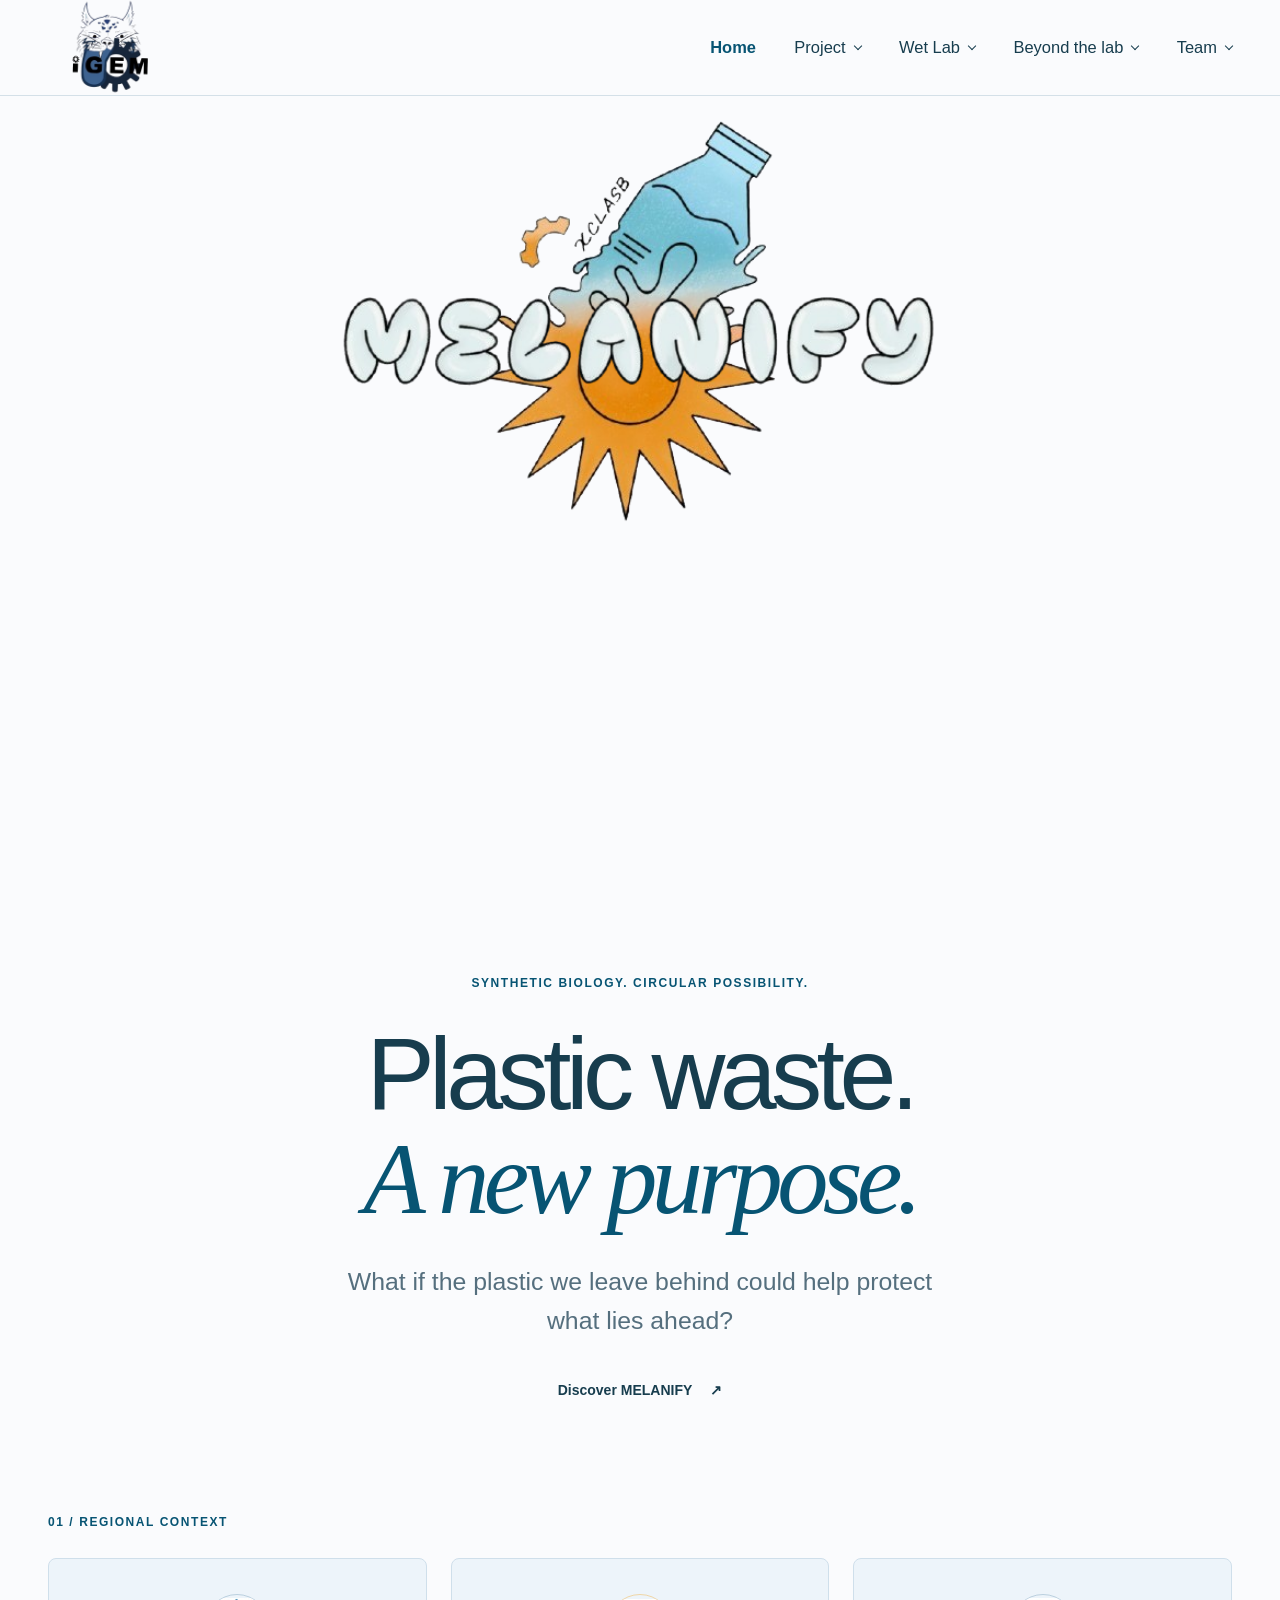
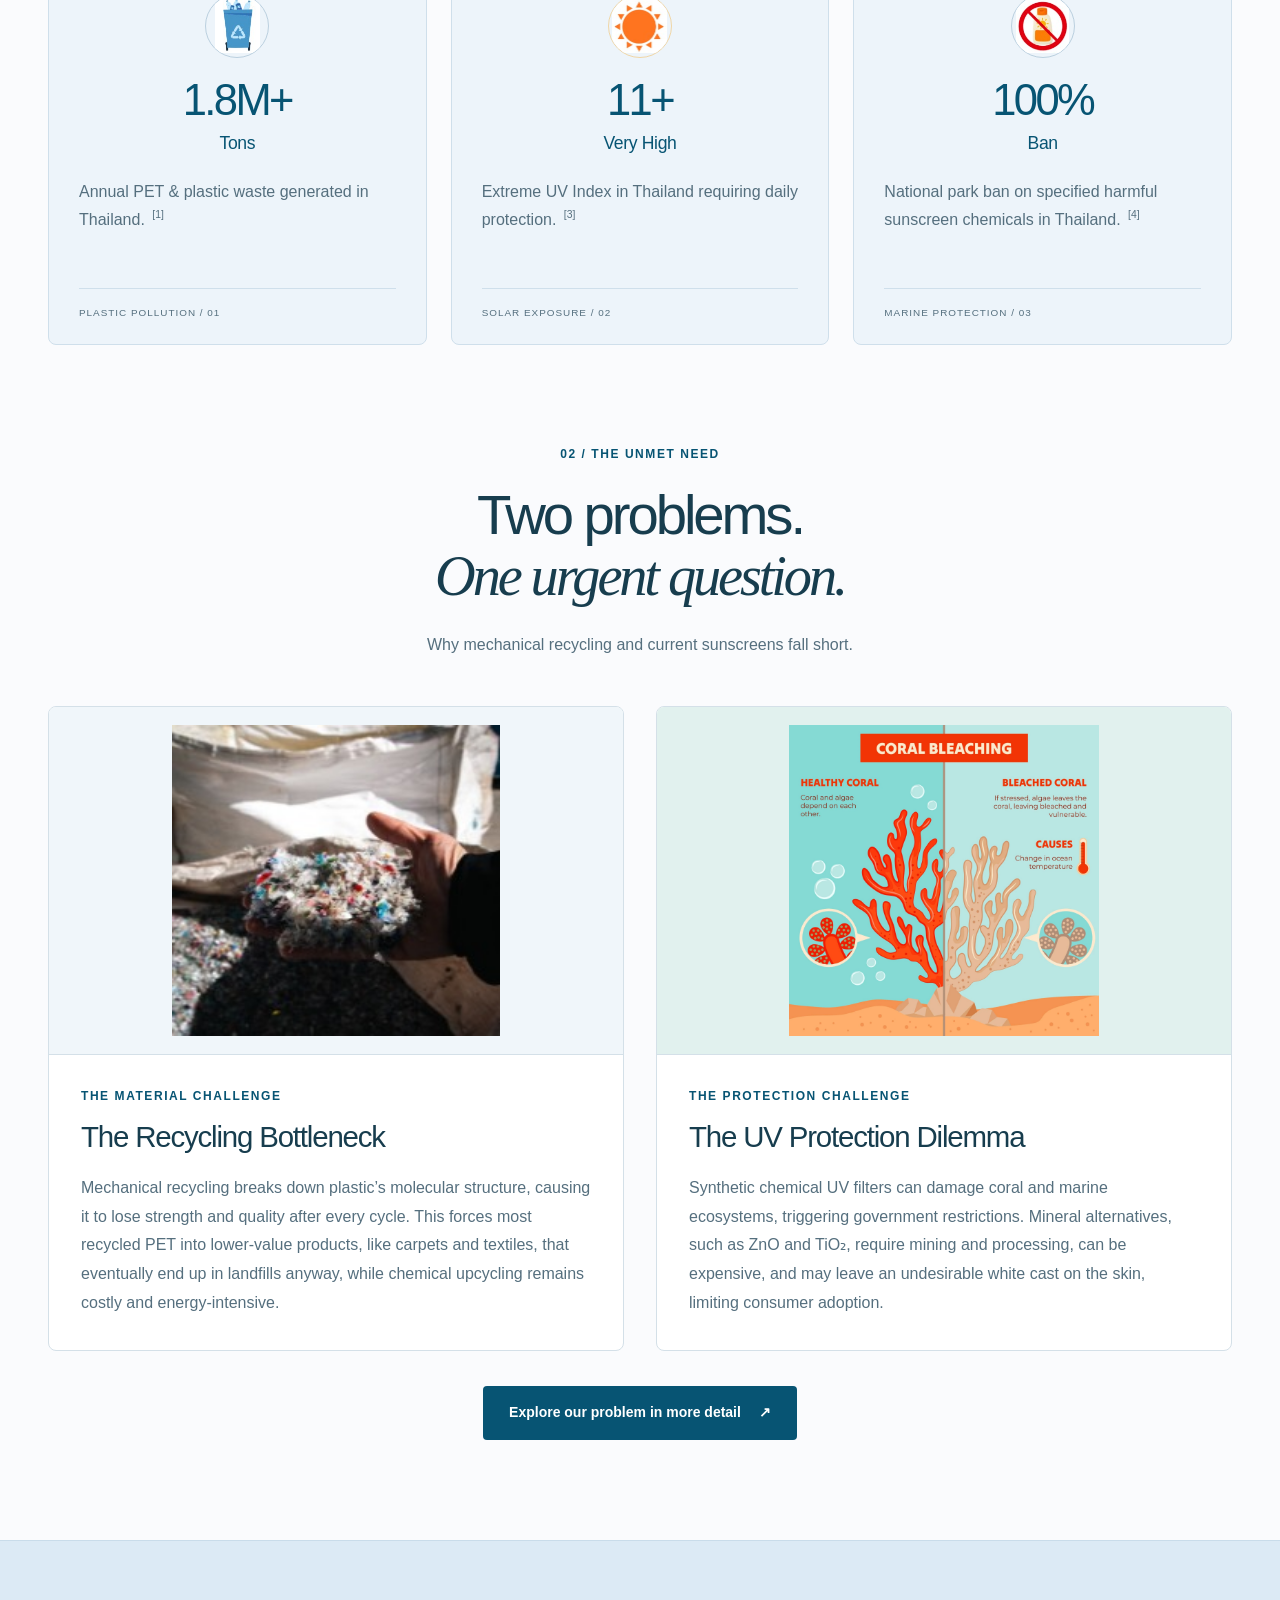
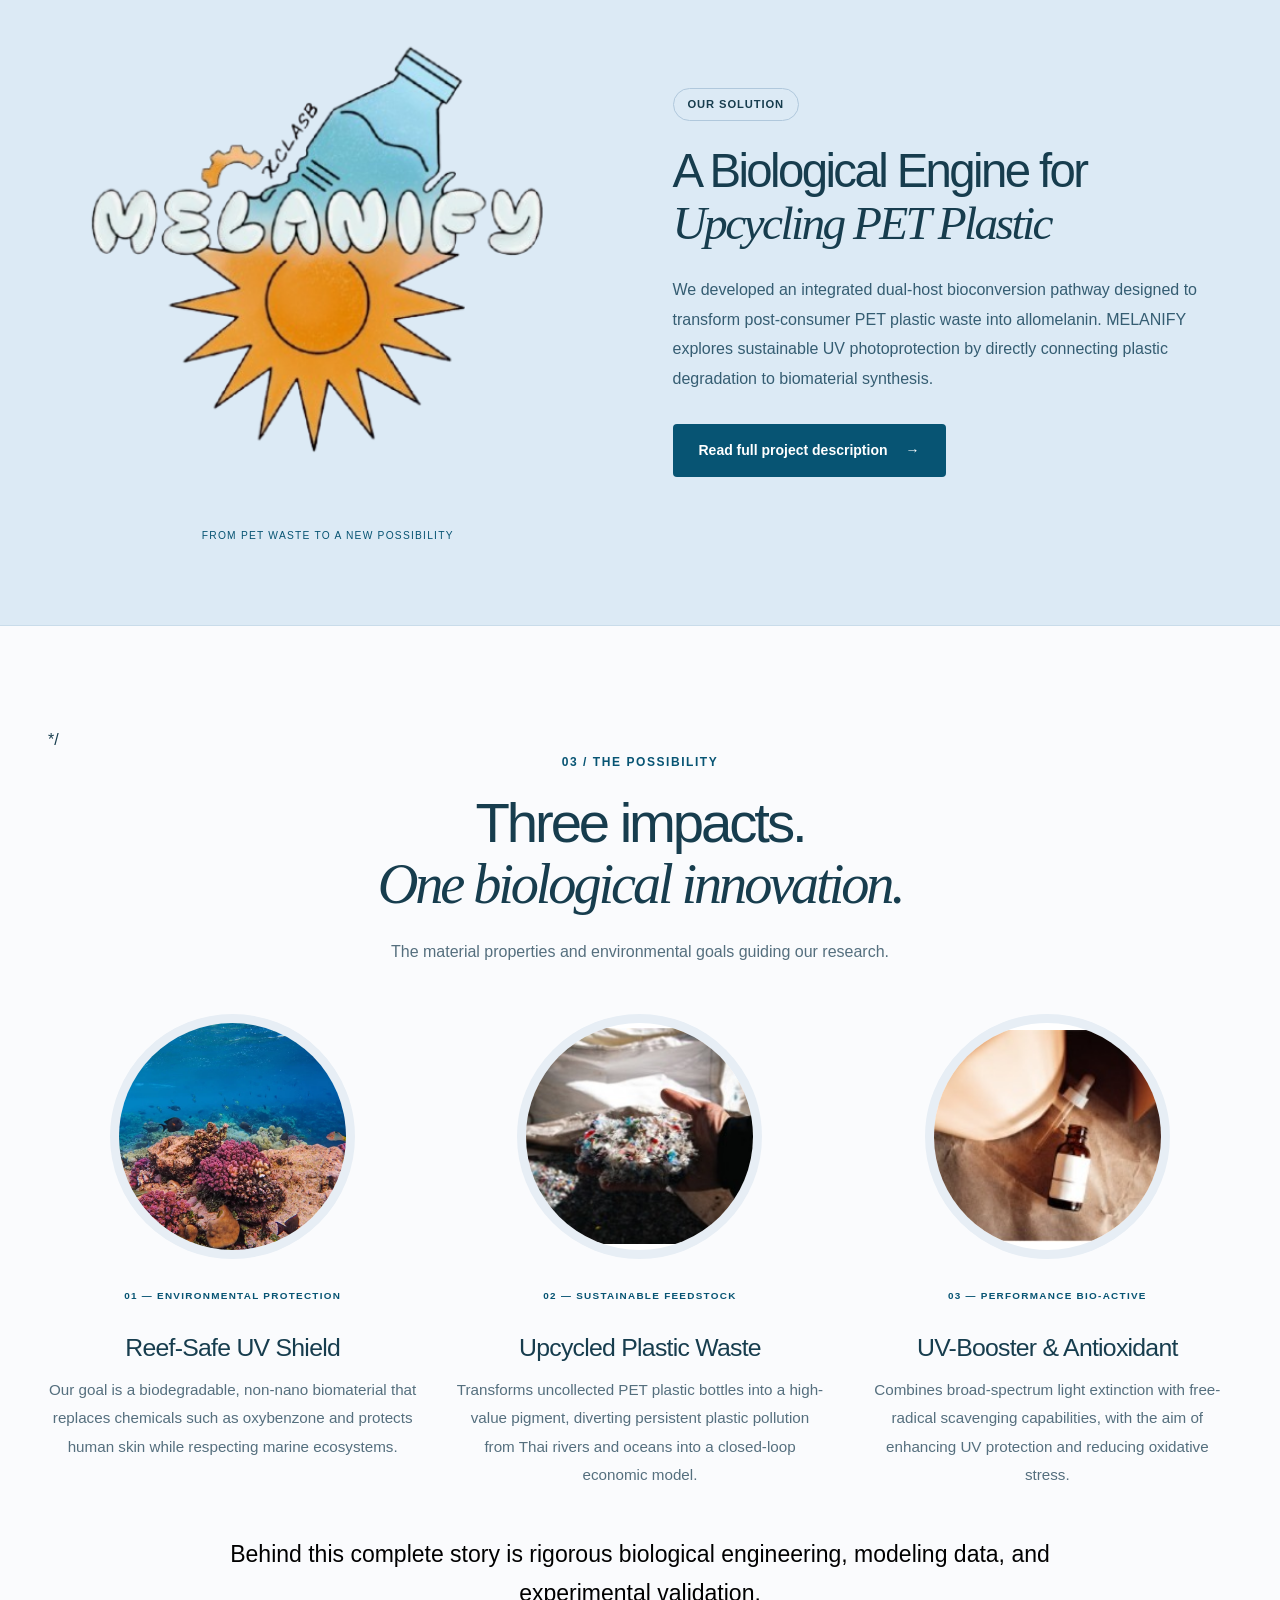
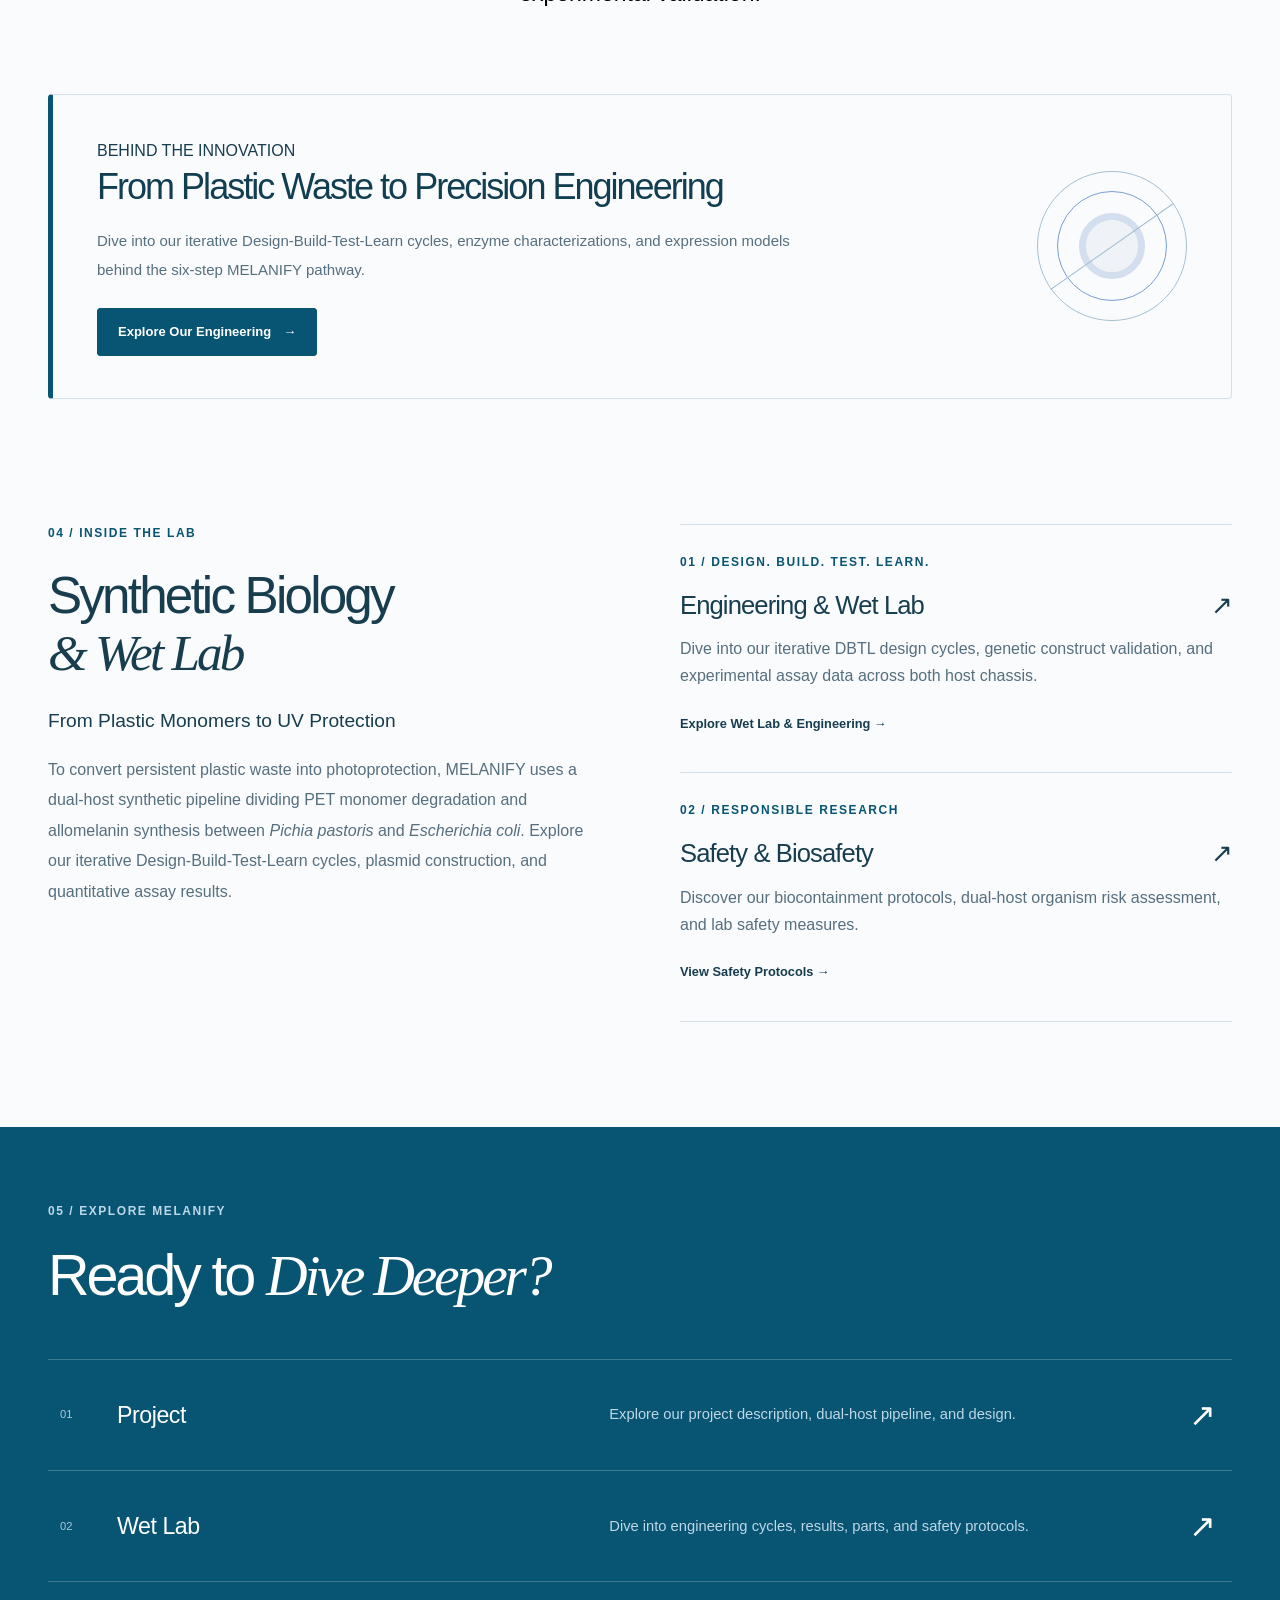
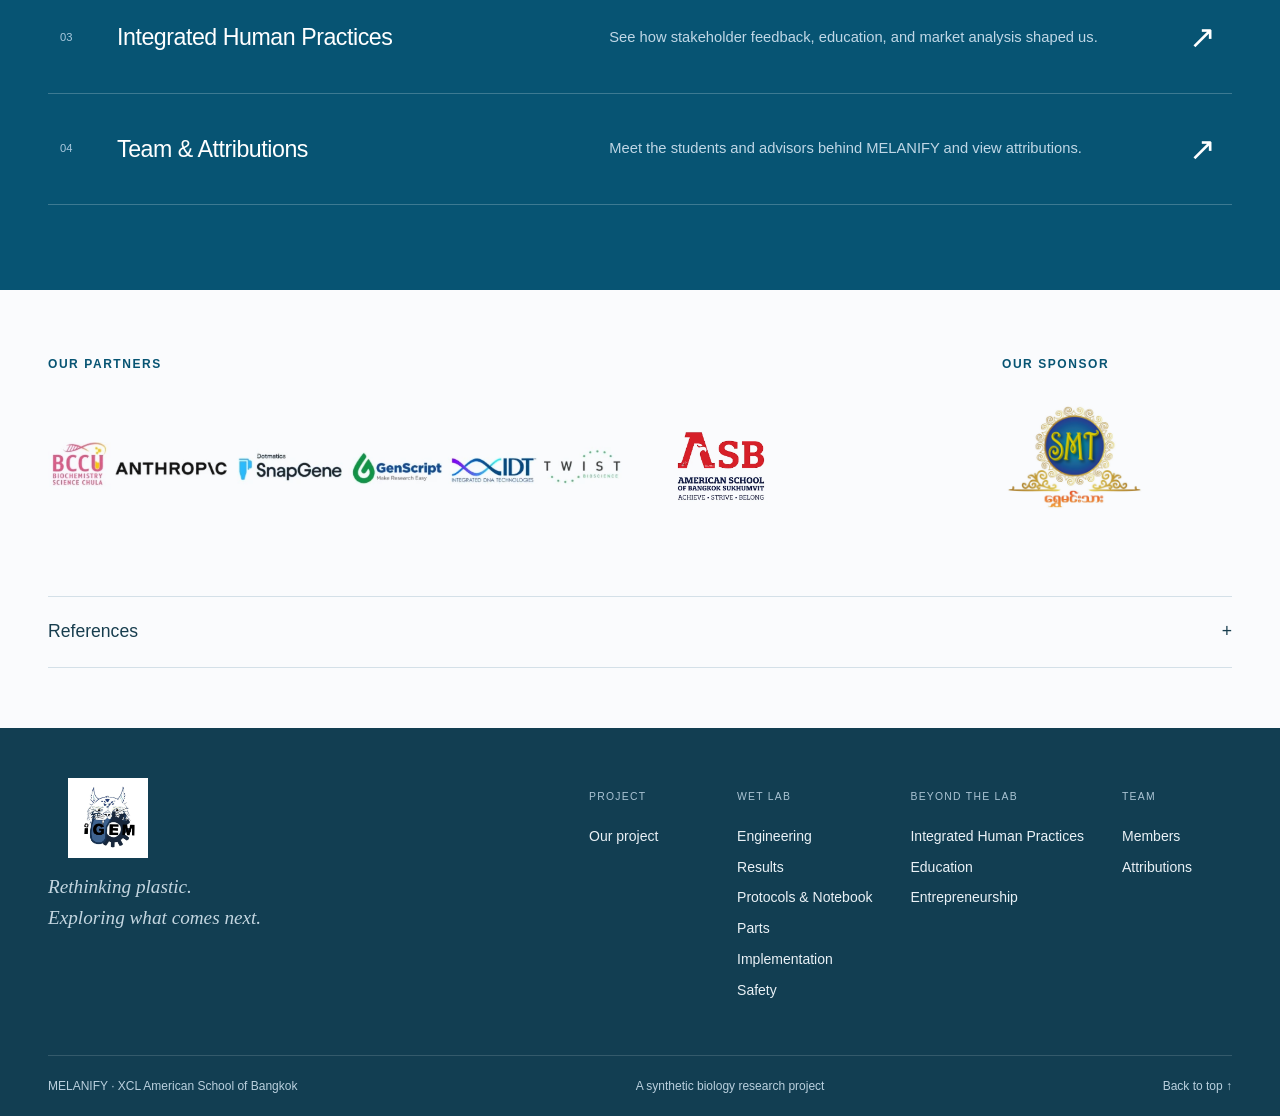
==== commit e6f977e5: "updated all files" ====
--- a/index.html
+++ b/index.html
@@ -1,263 +1,397 @@
 <!DOCTYPE html>
 <html lang="en">
-  <head>
-    <meta charset="utf-8">
-    <meta name="viewport" content="width=device-width, initial-scale=1">
-    <meta name="theme-color" content="#075473">
-    <meta name="description" content="MELANIFY explores a biological pathway from PET plastic waste to allomelanin. Discover our engineering, research and community work.">
-    <title>Plastic, reimagined. | MELANIFY</title>
-    <link rel="icon" type="image/svg+xml" href="assets/favicon.svg">
-    <link rel="stylesheet" href="styles.css">
-    <script src="script.js" defer=""></script>
-  </head>
-  <body data-page="home">
-    <a class="skip-link" href="#main">Skip to content</a>
-    <header class="site-header">
-      <div class="header-inner">
-        <a class="brand" href="index.html" aria-label="MELANIFY home"><span class="brand-mark" aria-hidden="true">m</span><span>MELANIFY<span class="brand-period">.</span></span></a>
-        <button class="menu-toggle" aria-expanded="false" aria-controls="main-nav"><span></span><span></span><span class="sr-only">Toggle navigation</span></button>
-        <nav id="main-nav" aria-label="Main navigation">
-          <a href="index.html" aria-current="page">Home</a>
-          <details class="nav-group">
-            <summary>Project<span class="chevron"></span></summary>
-            <div class="nav-dropdown">
-              <a href="description.html">Project description</a>
-              <a href="entrepreneurship.html">Entrepreneurship</a>
-            </div>
-          </details>
-          <details class="nav-group">
-            <summary>Wet lab<span class="chevron"></span></summary>
-            <div class="nav-dropdown">
-              <a href="engineering.html">Engineering</a>
-              <a href="protocols.html">Protocols</a>
-              <a href="results.html">Results</a>
-            </div>
-          </details>
-          <details class="nav-group">
-            <summary>Beyond the lab<span class="chevron"></span></summary>
-            <div class="nav-dropdown">
-              <a href="human-practices.html">Human practices</a>
-              <a href="education.html">Education</a>
-            </div>
-          </details>
-        </nav>
-        <a class="header-project" href="engineering.html">Explore the science<span class="tiny-orbit" aria-hidden="true"></span></a>
-      </div>
-      <div class="reading-progress" aria-hidden="true"></div>
-    </header>
-    <main id="main">
-      <section class="home-hero" id="top">
-        <div class="hero-copy hero-enter">
-          <div class="eyebrow"><span class="eyebrow-line"></span>SYNTHETIC BIOLOGY. CIRCULAR POSSIBILITY.</div>
-          <h1>Plastic waste.<br><span>A new purpose.</span></h1>
-          <p>What if the plastic we leave behind could help protect what lies ahead?</p>
-          <p class="hero-description">We’re MELANIFY. We’re exploring a biological pathway that transforms PET plastic into allomelanin — a pigment with potential for UV protection.</p>
-          <div class="hero-actions">
-            <a class="button button-primary" href="description.html">Discover MELANIFY</a>
-            <a class="text-link" href="engineering.html">Inside the engineering<span class="link-line"></span></a>
-          </div>
-          <div class="hero-footnote">
-            <span class="small-label">FROM WASTE TO POSSIBILITY</span>
-            <span>PET plastic <span aria-hidden="true">/</span> Allomelanin</span>
-          </div>
-        </div>
-        <div class="hero-visual hero-enter">
-          <div class="hero-art">
-            <img src="assets/hero-art.webp" alt="Conceptual artwork showing a transparent PET fragment transforming into dark pigment" width="1536" height="1024" fetchpriority="high">
-            <span class="art-corner corner-one"></span>
-            <span class="art-corner corner-two"></span>
-          </div>
-          <div class="visual-label">
-            <span class="visual-index">01 / 06</span>
-            <span>REIMAGINING THE LIFE OF PET</span>
-            <span class="visual-cross" aria-hidden="true">+</span>
-          </div>
-          <div class="visual-caption">An idea at the intersection of biology and circular design.<span>CONCEPTUAL VISUAL</span></div>
-        </div>
-      </section>
-      <div class="pathway-ribbon" aria-label="Proposed pathway">
-        <span class="ribbon-label">THE PATHWAY</span>
-        <div>
-          <b>PET</b>
-          <span>MHET</span>
-          <span>TPA</span>
-          <span>PCA</span>
-          <span>Catechol</span>
-          <b>Allomelanin</b>
-        </div>
-        <span class="ribbon-note">One pathway. A different future.</span>
-      </div>
-      <section class="section-intro wrap">
-        <div data-reveal="">
-          <span class="eyebrow">01 / THE IDEA</span>
-          <h2>Two challenges.<br><em>One connected idea.</em></h2>
-        </div>
-        <div class="intro-body" data-reveal="">
-          <p>Plastic persists. Sun exposure is a daily reality. Our project begins by asking whether a material we discard could become something useful.</p>
-          <p>By connecting PET degradation with biological upcycling, we’re investigating a route to allomelanin, a functional biomaterial with potential UV-shielding properties.</p>
-          <a class="text-link" href="description.html">Read our project story<span class="link-line"></span></a>
-        </div>
-      </section>
-      <section class="ocean-section">
-        <div class="ocean-photo">
-          <img src="assets/ocean-palette.png" alt="A blue ocean wave, from the supplied color reference" loading="lazy" width="906" height="551" data-parallax="">
-        </div>
-        <div class="ocean-copy" data-reveal="">
-          <span class="eyebrow">ROOTED IN THAILAND</span>
-          <h2>A local question.<br>A wider possibility.</h2>
-          <p>Our community helped us connect plastic waste with Thailand’s intense UV exposure. Conversations with researchers and industry partners turned that question into a platform for exploring valuable PET-derived compounds.</p>
-          <a class="button button-light" href="human-practices.html">Meet the conversations</a>
-          <span class="ocean-note">Community-informed. Research-led.</span>
-        </div>
-      </section>
-      <section class="pathway-section wrap">
-        <div class="section-heading" data-reveal="">
-          <div>
-            <span class="eyebrow">02 / THE SCIENCE</span>
-            <h2>Small steps.<br><em>Molecular change.</em></h2>
-          </div>
-          <p>Six connected stages, from a persistent polymer to a new material. Explore the proposed MELANIFY pathway.</p>
-        </div>
-        <div class="pathway-explorer" data-reveal="">
-          <nav class="pathway-tabs" aria-label="Explore pathway stages">
-            <a id="pathway-tab-0" class="pathway-tab" href="#pathway-panel-0" data-stage="0" aria-selected="false" tabindex="-1"><span>01</span>PET</a>
-            <a id="pathway-tab-1" class="pathway-tab" href="#pathway-panel-1" data-stage="1" aria-selected="false" tabindex="-1"><span>02</span>MHET</a>
-            <a id="pathway-tab-2" class="pathway-tab" href="#pathway-panel-2" data-stage="2" aria-selected="false" tabindex="-1"><span>03</span>TPA</a>
-            <a id="pathway-tab-3" class="pathway-tab" href="#pathway-panel-3" data-stage="3" aria-selected="false" tabindex="-1"><span>04</span>PCA</a>
-            <a id="pathway-tab-4" class="pathway-tab" href="#pathway-panel-4" data-stage="4" aria-selected="false" tabindex="-1"><span>05</span>Catechol</a>
-            <a id="pathway-tab-5" class="pathway-tab" href="#pathway-panel-5" data-stage="5"><span>06</span>Allomelanin</a>
-          </nav>
-          <div class="pathway-panel" id="pathway-panel-0" aria-label="PET">
-            <div class="stage-number" aria-hidden="true">01</div>
-            <div class="stage-copy">
-              <span class="eyebrow">The starting material</span>
-              <h3>PET plastic</h3>
-              <p>A persistent polymer becomes the starting point for our proposed upcycling pathway. Engineered Pichia pastoris is used to produce and secrete HotPETase.</p>
-              <div class="stage-tags">
-                <span>HotPETase</span>
-                <span>Pichia pastoris</span>
-              </div>
-              <a class="text-link" href="engineering.html#hotpetase">Explore this stage<span class="link-line"></span></a>
-            </div>
-          </div>
-          <div class="pathway-panel" id="pathway-panel-1" aria-label="MHET">
-            <div class="stage-number" aria-hidden="true">02</div>
-            <div class="stage-copy">
-              <span class="eyebrow">Breaking the polymer down</span>
-              <h3>MHET</h3>
-              <p>HotPETase begins PET degradation. Surface-displayed MHETase is intended to convert the resulting MHET into terephthalic acid.</p>
-              <div class="stage-tags">
-                <span>InaVN–MHETase</span>
-                <span>E. coli</span>
-              </div>
-              <a class="text-link" href="engineering.html#inavn-mhetase">Explore this stage<span class="link-line"></span></a>
-            </div>
-          </div>
-          <div class="pathway-panel" id="pathway-panel-2" aria-label="TPA">
-            <div class="stage-number" aria-hidden="true">03</div>
-            <div class="stage-copy">
-              <span class="eyebrow">Connecting recovery to upcycling</span>
-              <h3>Terephthalic acid</h3>
-              <p>The tphA1, tphA2, tphA3 and tphB pathway is designed to convert recovered TPA into protocatechuate, connecting PET degradation with a downstream biological route.</p>
-              <div class="stage-tags">
-                <span>TphA1 / A2 / A3 / B</span>
-                <span>E. coli</span>
-              </div>
-              <a class="text-link" href="engineering.html#tpa-to-pca">Explore this stage<span class="link-line"></span></a>
-            </div>
-          </div>
-          <div class="pathway-panel" id="pathway-panel-3" aria-label="PCA">
-            <div class="stage-number" aria-hidden="true">04</div>
-            <div class="stage-copy">
-              <span class="eyebrow">A new biochemical direction</span>
-              <h3>Protocatechuate</h3>
-              <p>PCA is the intermediate that connects the TPA pathway to catechol production. AroY performs the decarboxylation step with cofactor support from EcdB and EcdD.</p>
-              <div class="stage-tags">
-                <span>AroY / EcdB / EcdD</span>
-                <span>Cofactor-supported conversion</span>
-              </div>
-              <a class="text-link" href="engineering.html#aroy-ecdb-ecdd">Explore this stage<span class="link-line"></span></a>
-            </div>
-          </div>
-          <div class="pathway-panel" id="pathway-panel-4" aria-label="Catechol">
-            <div class="stage-number" aria-hidden="true">05</div>
-            <div class="stage-copy">
-              <span class="eyebrow">The pigment precursor</span>
-              <h3>Catechol</h3>
-              <p>Catechol is the precursor for the final material. Oxidation and polymerization form the next stage of the proposed MELANIFY pathway.</p>
-              <div class="stage-tags">
-                <span>Oxidation &amp; polymerization</span>
-                <span>Material formation</span>
-              </div>
-              <a class="text-link" href="description.html">Explore this stage<span class="link-line"></span></a>
-            </div>
-          </div>
-          <div class="pathway-panel" id="pathway-panel-5" aria-label="Allomelanin">
-            <div class="stage-number" aria-hidden="true">06</div>
-            <div class="stage-copy">
-              <span class="eyebrow">A functional biomaterial</span>
-              <h3>Allomelanin</h3>
-              <p>The pathway aims to produce catechol-melanin, or allomelanin. Its potential as a UV-shielding material is a research direction that requires further material and safety validation.</p>
-              <div class="stage-tags">
-                <span>Catechol-melanin</span>
-                <span>Potential UV-shielding pigment</span>
-              </div>
-              <a class="text-link" href="description.html">Explore this stage<span class="link-line"></span></a>
-            </div>
-          </div>
-        </div>
-      </section>
-      <section class="chapter-section wrap">
-        <div class="section-heading" data-reveal="">
-          <div>
-            <span class="eyebrow">03 / EXPLORE THE WORK</span>
-            <h2>Every part of<br><em>the bigger picture.</em></h2>
-          </div>
-          <p>Follow our work from the first design decision to the conversations beyond the laboratory.</p>
-        </div>
-        <div class="chapter-grid">
-          <a class="chapter-card" href="engineering.html" data-reveal=""><div class="card-top"><span>01</span><span class="card-symbol" aria-hidden="true">◎</span></div><h3>Engineering</h3><strong>Design. Build. Test. Learn.</strong><p>Follow the iterative work behind our enzymes and conversion pathways.</p><span class="card-bottom">EXPLORE CHAPTER<span class="card-plus" aria-hidden="true">+</span></span></a>
-          <a class="chapter-card" href="results.html" data-reveal=""><div class="card-top"><span>02</span><span class="card-symbol" aria-hidden="true">◉</span></div><h3>Results</h3><strong>A closer look at the evidence.</strong><p>Explore the supplied molecular dynamics analyses and structural figures.</p><span class="card-bottom">EXPLORE CHAPTER<span class="card-plus" aria-hidden="true">+</span></span></a>
-          <a class="chapter-card" href="protocols.html" data-reveal=""><div class="card-top"><span>03</span><span class="card-symbol" aria-hidden="true">≡</span></div><h3>Protocols</h3><strong>Methods, made accessible.</strong><p>Browse the laboratory notebook for our Pichia pastoris expression line.</p><span class="card-bottom">EXPLORE CHAPTER<span class="card-plus" aria-hidden="true">+</span></span></a>
-          <a class="chapter-card" href="human-practices.html" data-reveal=""><div class="card-top"><span>04</span><span class="card-symbol" aria-hidden="true">⌘</span></div><h3>Human practices</h3><strong>Listening shapes the science.</strong><p>Discover how community and expert feedback influenced MELANIFY.</p><span class="card-bottom">EXPLORE CHAPTER<span class="card-plus" aria-hidden="true">+</span></span></a>
-          <a class="chapter-card" href="education.html" data-reveal=""><div class="card-top"><span>05</span><span class="card-symbol" aria-hidden="true">✳</span></div><h3>Education</h3><strong>Making room for curiosity.</strong><p>See how laboratory experience became lessons and a lasting student club.</p><span class="card-bottom">EXPLORE CHAPTER<span class="card-plus" aria-hidden="true">+</span></span></a>
-          <a class="chapter-card" href="entrepreneurship.html" data-reveal=""><div class="card-top"><span>06</span><span class="card-symbol" aria-hidden="true">◇</span></div><h3>Entrepreneurship</h3><strong>A pathway toward application.</strong><p>Explore the commercial questions behind biological PET upcycling.</p><span class="card-bottom">EXPLORE CHAPTER<span class="card-plus" aria-hidden="true">+</span></span></a>
-        </div>
-      </section>
-      <section class="closing-section wrap">
-        <span class="eyebrow" data-reveal="">THE NEXT CHAPTER STARTS WITH A QUESTION</span>
-        <h2 data-reveal="">What else could<br><em>plastic become?</em></h2>
-        <a class="button button-primary" href="engineering.html" data-reveal="">Explore our engineering</a>
-        <span class="closing-word" aria-hidden="true">MELANIFY.</span>
-      </section>
-    </main>
-    <footer class="site-footer">
-      <div class="footer-top">
-        <div>
-          <a class="brand footer-brand" href="index.html"><span class="brand-mark" aria-hidden="true">m</span><span>MELANIFY<span class="brand-period">.</span></span></a>
-          <p>Rethinking plastic.<br>Exploring what comes next.</p>
-        </div>
-        <div class="footer-links">
-          <div>
-            <span>THE SCIENCE</span>
-            <a href="description.html">Our project</a>
+
+<head>
+  <meta charset="utf-8">
+  <meta name="viewport" content="width=device-width, initial-scale=1">
+  <meta name="theme-color" content="#075473">
+  <meta name="description"
+    content="MELANIFY explores a biological pathway from PET plastic waste to allomelanin. Discover our engineering, research and community work.">
+  <title>Plastic waste. A new purpose. | MELANIFY</title>
+  <link rel="icon" type="image/svg+xml" href="assets/favicon.svg">
+  <link rel="stylesheet" href="styles.css">
+  <link rel="stylesheet" href="index.css">
+  <script src="script.js" defer=""></script>
+</head>
+
+<body data-page="home">
+  <a class="skip-link" href="#main">Skip to content</a>
+  <header class="site-header">
+    <div class="header-inner">
+      <a class="brand" href="index.html" aria-label="MELANIFY home">
+        <img src="assets/logo-removebg-preview.png" alt="MELANIFY Logo" class="brand-logo" />
+      </a> <button class="menu-toggle" type="button" aria-expanded="false"
+        aria-controls="main-nav"><span></span><span></span><span class="sr-only">Toggle navigation</span></button>
+      <nav id="main-nav" aria-label="Main navigation">
+        <a href="index.html" aria-current="page">Home</a>
+        <details class="nav-group">
+          <summary>Project<span class="chevron" aria-hidden="true"></span></summary>
+          <div class="nav-dropdown">
+            <a href="description.html">Description: Problem Breakdown</a>
+          </div>
+        </details>
+        <details class="nav-group">
+          <summary>Wet Lab<span class="chevron" aria-hidden="true"></span></summary>
+          <div class="nav-dropdown">
             <a href="engineering.html">Engineering</a>
             <a href="results.html">Results</a>
-            <a href="protocols.html">Protocols</a>
-          </div>
-          <div>
-            <span>THE CONNECTIONS</span>
-            <a href="human-practices.html">Human practices</a>
+            <a href="protocols.html">Protocols &amp; Notebook</a>
+            <a href="parts.html">Parts</a>
+            <a href="implementation.html">Implementation</a>
+            <a href="safety.html">Safety</a>
+          </div>
+        </details>
+        <details class="nav-group">
+          <summary>Beyond the lab<span class="chevron" aria-hidden="true"></span></summary>
+          <div class="nav-dropdown">
+            <a href="human-practices.html">Integrated Human Practices</a>
             <a href="education.html">Education</a>
             <a href="entrepreneurship.html">Entrepreneurship</a>
           </div>
+        </details>
+        <details class="nav-group">
+          <summary>Team<span class="chevron" aria-hidden="true"></span></summary>
+          <div class="nav-dropdown">
+            <a href="members.html">Members</a>
+            <a href="attributions.html">Attributions</a>
+          </div>
+        </details>
+      </nav>
+    </div>
+    <div class="reading-progress" aria-hidden="true"></div>
+  </header>
+
+
+  <main id="main">
+
+    <section class="home-hero" id="top">
+
+      <!-- Hero Image -->
+      <!-- <div class="hero-image">
+    <img src="images/hero-image-removebg-preview.png" alt="MELANIFY hero image">
+  </div> -->
+
+    
+
+      <!-- Text Image: Slowly Moves Forward and Backward -->
+      <div class="hero-image" id="logo1">
+        <img src="assets/logo_1-removebg-preview-removebg-preview.png" alt="MELANIFY Text">
+      </div>
+
+      <!-- Logo Image: Gently Moves -->
+      <div class="hero-image" id="logo2">
+        <img src="assets/logo_2-removebg-preview-removebg-preview.png" alt="MELANIFY Logo">
+      </div>
+
+      <!-- Heading and Paragraph Below Image -->
+      <div class="hero-copy">
+        <h1>Plastic waste.<br><span>A new purpose.</span></h1>
+
+        <p>
+          What if the plastic we leave behind could help protect what lies ahead?
+        </p>
+      </div>
+
+    </section>
+    <section class="purpose-section wrap" id="our-purpose">
+      <span class="eyebrow" data-reveal>SYNTHETIC BIOLOGY. CIRCULAR POSSIBILITY.</span>
+      <h1 data-reveal>Plastic waste.<br><em>A new purpose.</em></h1>
+      <p data-reveal>What if the plastic we leave behind could help protect what lies ahead?</p>
+      <a class="text-link" href="description.html" data-reveal>Discover MELANIFY <span aria-hidden="true">↗</span></a>
+    </section>
+    <section class="regional-section wrap" aria-labelledby="regional-heading">
+      <h2 class="eyebrow" id="regional-heading">01 / REGIONAL CONTEXT</h2>
+      <div class="regional-grid">
+
+        <article class="regional-card" data-reveal>
+          <span class="stat-icon" aria-hidden="true">
+            <img src="assets/binicon.jpeg" alt="" class="regional-icon">
+          </span>
+          <h3>1.8M+ <span>Tons</span></h3>
+          <p>
+            Annual PET &amp; plastic waste generated in Thailand.
+            <sup><a href="#home-ref-1" aria-label="Reference 1">[1]</a></sup>
+          </p>
+          <span class="stat-index">PLASTIC POLLUTION / 01</span>
+        </article>
+
+        <article class="regional-card" data-reveal>
+          <span class="stat-icon sun-icon" aria-hidden="true">
+            <img src="assets/sunicon.jpeg" alt="" class="regional-icon">
+          </span>
+          <h3>11+ <span>Very High</span></h3>
+          <p>
+            Extreme UV Index in Thailand requiring daily protection.
+            <sup><a href="#home-ref-3" aria-label="Reference 3">[3]</a></sup>
+          </p>
+          <span class="stat-index">SOLAR EXPOSURE / 02</span>
+        </article>
+
+        <article class="regional-card" data-reveal>
+          <span class="stat-icon" aria-hidden="true">
+            <img src="assets/creamicon.jpeg" alt="" class="regional-icon">
+          </span>
+          <h3>100% <span>Ban</span></h3>
+          <p>
+            National park ban on specified harmful sunscreen chemicals in Thailand.
+            <sup><a href="#home-ref-4" aria-label="Reference 4">[4]</a></sup>
+          </p>
+          <span class="stat-index">MARINE PROTECTION / 03</span>
+        </article>
+
+      </div>
+    </section>
+    <section class="unmet-section wrap" aria-labelledby="unmet-heading">
+      <div class="center-heading" data-reveal><span class="eyebrow">02 / THE UNMET NEED</span>
+        <h2 id="unmet-heading">Two problems.<br><em>One urgent question.</em></h2>
+        <p>Why mechanical recycling and current sunscreens fall short.</p>
+      </div>
+      <div class="problem-grid">
+        <article class="problem-card" data-reveal>
+          <div class="problem-image"><img src="assets/client-plastic-bottles.webp"
+              alt="Different shapes of PET plastic bottles" loading="lazy" width="1800" height="1440"></div>
+          <div class="problem-copy"><span class="eyebrow">THE MATERIAL CHALLENGE</span>
+            <h3>The Recycling Bottleneck</h3>
+            <p>Mechanical recycling breaks down plastic’s molecular structure, causing it to lose strength and quality
+              after every cycle. This forces most recycled PET into lower-value products, like carpets and textiles,
+              that eventually end up in landfills anyway, while chemical upcycling remains costly and energy-intensive.
+            </p>
+          </div>
+        </article>
+        <article class="problem-card" data-reveal>
+          <div class="problem-image coral-image"><img src="assets/client-coral-bleaching.webp"
+              alt="Illustration comparing healthy coral with bleached coral" loading="lazy" width="1800" height="1800">
+          </div>
+          <div class="problem-copy"><span class="eyebrow">THE PROTECTION CHALLENGE</span>
+            <h3>The UV Protection Dilemma</h3>
+            <p>Synthetic chemical UV filters can damage coral and marine ecosystems, triggering government restrictions.
+              Mineral alternatives, such as ZnO and TiO₂, require mining and processing, can be expensive, and may leave
+              an undesirable white cast on the skin, limiting consumer adoption.</p>
+          </div>
+        </article>
+      </div>
+      <div class="center-action"><a class="button button-primary" href="description.html#current-solutions">Explore our
+          problem in more detail <span aria-hidden="true">↗</span></a></div>
+    </section>
+    <section class="solution-section" aria-labelledby="solution-heading">
+      <div class="solution-inner wrap">
+        <div class="solution-art" data-reveal><img src="assets/remove-bg-banner.png"
+            alt="MELANIFY connects discarded plastic with sun protection" loading="lazy" width="827"
+            height="481"><span>FROM PET WASTE TO A NEW POSSIBILITY</span></div>
+        <div class="solution-copy" data-reveal><span class="pill-label">OUR SOLUTION</span>
+          <h2 id="solution-heading">A Biological Engine for<br><em>Upcycling PET Plastic</em></h2>
+          <p>We developed an integrated dual-host bioconversion pathway designed to transform post-consumer PET plastic
+            waste into allomelanin. MELANIFY explores sustainable UV photoprotection by directly connecting plastic
+            degradation to biomaterial synthesis.</p><a class="button button-primary"
+            href="description.html#our-solution">Read full project description <span aria-hidden="true">→</span></a>
         </div>
       </div>
-      <div class="footer-bottom">
-        <span>MELANIFY · XCL American School of Bangkok</span>
-        <span>A synthetic biology research project</span>
-        <a href="#top">Back to top</a>
-      </div>
-    </footer>
-  </body>
-</html>
+    </section>
+
+
+
+
+
+
+
+
+
+
+
+
+
+
+
+
+
+
+
+
+
+
+
+
+
+     <section class="benefits-section wrap" aria-labelledby="benefits-heading"> */
+       <div class="center-heading" data-reveal><span class="eyebrow">03 / THE POSSIBILITY</span>
+        <h2 id="benefits-heading">Three impacts.<br><em>One biological innovation.</em></h2>
+        <p>The material properties and environmental goals guiding our research.</p>
+      </div>
+      <div class="benefit-grid">
+        <article class="benefit-card" data-reveal>
+          <div class="benefit-image"><img src="assets/client-coral-reef.webp" alt="A living coral reef" loading="lazy"
+          
+              width="1000" height="750"></div><span class="eyebrow">01 — ENVIRONMENTAL PROTECTION</span>
+          <h3>Reef-Safe UV Shield</h3>
+          <p>Our goal is a biodegradable, non-nano biomaterial that replaces chemicals such as oxybenzone and protects
+            human skin while respecting marine ecosystems.</p>
+        </article>
+        <article class="benefit-card" data-reveal>
+           <div class="benefit-image"><img src="assets/client-plastic-bottles.webp" loading="lazy"  
+         
+
+           
+              alt="PET bottles as a feedstock for biological upcycling" loading="lazy" width="1800" height="1440"></div>
+          <span class="eyebrow">02 — SUSTAINABLE FEEDSTOCK</span>
+          <h3>Upcycled Plastic Waste</h3>
+          <p>Transforms uncollected PET plastic bottles into a high-value pigment, diverting persistent plastic
+            pollution from Thai rivers and oceans into a closed-loop economic model.</p>
+        </article>
+        <article class="benefit-card" data-reveal>
+          <div class="benefit-image"><img src="assets/client-allomelanin.webp"
+              alt="Conceptual structure of the allomelanin pigment" loading="lazy" width="1024" height="559"></div><span
+            class="eyebrow">03 — PERFORMANCE BIO-ACTIVE</span>
+          <h3>UV-Booster &amp; Antioxidant</h3>
+          <p>Combines broad-spectrum light extinction with free-radical scavenging capabilities, with the aim of
+            enhancing UV protection and reducing oxidative stress.</p>
+        </article>
+      </div> 
+
+
+
+      <!-- Centered Intro Above Engineering Section --> 
+   <div class="engineering-top-intro"> Behind this complete story 
+      is rigorous biological engineering, modeling data, 
+      and experimental validation. </div>
+
+    <!-- Engineering Section -->
+    <div class="engineering-callout">
+
+      <div class="engineering-content">
+
+        <span class="engineering-eyebrow">
+          BEHIND THE INNOVATION
+        </span>
+
+        <h2>From Plastic Waste to Precision Engineering</h2>
+
+        <p>
+          Dive into our iterative Design-Build-Test-Learn cycles,
+          enzyme characterizations, and expression models behind
+          the six-step MELANIFY pathway.
+        </p>
+
+        <a href="engineering.html" class="engineering-button">
+          Explore Our Engineering
+          <span aria-hidden="true">→</span>
+        </a>
+
+      </div>
+
+      <div class="engineering-decoration" aria-hidden="true">
+        <span class="engineering-circle circle-one"></span>
+        <span class="engineering-circle circle-two"></span>
+        <span class="engineering-circle circle-three"></span>
+        <span class="engineering-line"></span>
+      </div>
+
+    </div>
+
+  </div> 
+    </section>
+
+
+    <section class="lab-section wrap" aria-labelledby="lab-heading">
+      <div class="lab-intro" data-reveal><span class="eyebrow">04 / INSIDE THE LAB</span>
+        <h2 id="lab-heading">Synthetic Biology<br><em>&amp; Wet Lab</em></h2>
+        <h3>From Plastic Monomers to UV Protection</h3>
+        <p>To convert persistent plastic waste into photoprotection, MELANIFY uses a dual-host synthetic pipeline
+          dividing PET monomer degradation and allomelanin synthesis between <i>Pichia pastoris</i> and <i>Escherichia
+            coli</i>. Explore our iterative Design-Build-Test-Learn cycles, plasmid construction, and quantitative assay
+          results.</p>
+      </div>
+      <div class="lab-links"><a href="engineering.html" data-reveal><span class="eyebrow">01 / DESIGN. BUILD. TEST.
+            LEARN.</span>
+          <h3>Engineering &amp; Wet Lab <span aria-hidden="true">↗</span></h3>
+          <p>Dive into our iterative DBTL design cycles, genetic construct validation, and experimental assay data
+            across both host chassis.</p><span class="text-link">Explore Wet Lab &amp; Engineering →</span>
+        </a><a href="safety.html" data-reveal><span class="eyebrow">02 / RESPONSIBLE RESEARCH</span>
+          <h3>Safety &amp; Biosafety <span aria-hidden="true">↗</span></h3>
+          <p>Discover our biocontainment protocols, dual-host organism risk assessment, and lab safety measures.</p>
+          <span class="text-link">View Safety Protocols →</span>
+        </a></div>
+    </section>
+    <section class="dive-section" aria-labelledby="dive-heading">
+      <div class="wrap"><span class="eyebrow">05 / EXPLORE MELANIFY</span>
+        <h2 id="dive-heading">Ready to <em>Dive Deeper?</em></h2>
+        <div class="dive-links">
+          <a href="description.html"><span class="dive-index">01</span>
+            <h3>Project</h3>
+            <p>Explore our project description, dual-host pipeline, and design.</p><span class="dive-arrow"
+              aria-hidden="true">↗</span>
+          </a>
+          <a href="engineering.html"><span class="dive-index">02</span>
+            <h3>Wet Lab</h3>
+            <p>Dive into engineering cycles, results, parts, and safety protocols.</p><span class="dive-arrow"
+              aria-hidden="true">↗</span>
+          </a>
+          <a href="human-practices.html"><span class="dive-index">03</span>
+            <h3>Integrated Human Practices</h3>
+            <p>See how stakeholder feedback, education, and market analysis shaped us.</p><span class="dive-arrow"
+              aria-hidden="true">↗</span>
+          </a>
+          <a href="members.html"><span class="dive-index">04</span>
+            <h3>Team &amp; Attributions</h3>
+            <p>Meet the students and advisors behind MELANIFY and view attributions.</p><span class="dive-arrow"
+              aria-hidden="true">↗</span>
+          </a>
+        </div>
+      </div>
+    </section>
+    <section class="partners-section wrap" aria-label="Partners and sponsor">
+      <div class="partner-group">
+        <h2 class="eyebrow">OUR PARTNERS</h2><img class="partner-strip" src="assets/client-partners.webp"
+          alt="BCCU Biochemistry Science Chula, Anthropic, SnapGene, GenScript, IDT, and Twist Bioscience" width="882"
+          height="73" loading="lazy"><img class="school-logo" src="assets/client-asb.webp"
+          alt="American School of Bangkok Sukhumvit" width="447" height="447" loading="lazy">
+      </div>
+      <div class="sponsor-group">
+        <h2 class="eyebrow">OUR SPONSOR</h2><img src="assets/client-smt.webp" alt="SMT sponsor logo" width="1280"
+          height="1080" loading="lazy">
+      </div>
+    </section>
+    <section class="home-references wrap">
+      <details>
+        <summary>References <span aria-hidden="true">+</span></summary>
+        <ol>
+          <li id="home-ref-1">Thailand.go.th. (2023). <a href="https://www.thailand.go.th/event-detail/001_04_028"
+              target="_blank" rel="noopener noreferrer">Statistics of plastic waste in Thailand that can be solved by
+              all sectors.</a></li>
+          <li>World Bank. (2022). Plastic waste material flow analysis for Thailand: Summary report. Marine Plastics
+            Series, East Asia and Pacific Region.</li>
+          <li id="home-ref-3">Thai Meteorological Department. <a href="https://ozone.tmd.go.th/UV_index.htm"
+              target="_blank" rel="noopener noreferrer">UV index. Ozone and Radiation Center.</a></li>
+          <li id="home-ref-4">Department of National Parks, Wildlife and Plant Conservation. <a
+              href="https://portal.dnp.go.th/Content/nationalpark?contentId=25456" target="_blank"
+              rel="noopener noreferrer">Notification on sunscreen chemical restrictions in national parks.</a></li>
+        </ol>
+      </details>
+    </section>
+  </main>
+  <footer class="site-footer">
+    <div class="footer-top">
+    
+    <div><a class="brand" href="index.html" aria-label="MELANIFY home">
+    <img src="images/logo2.jpeg" alt="MELANIFY Logo" class="footer-logo"></a>
+        <p>Rethinking plastic.<br>Exploring what comes next.</p>
+      </div>
+      <nav class="footer-links" aria-label="Footer navigation">
+        <div><span>PROJECT</span><a href="description.html">Our project</a></div>
+        <div><span>WET LAB</span><a href="engineering.html">Engineering</a><a href="results.html">Results</a><a
+            href="protocols.html">Protocols &amp; Notebook</a><a href="parts.html">Parts</a><a
+            href="implementation.html">Implementation</a><a href="safety.html">Safety</a></div>
+        <div><span>BEYOND THE LAB</span><a href="human-practices.html">Integrated Human Practices</a><a
+            href="education.html">Education</a><a href="entrepreneurship.html">Entrepreneurship</a></div>
+        <div><span>TEAM</span><a href="members.html">Members</a><a href="attributions.html">Attributions</a></div>
+      </nav>
+    </div>
+    <div class="footer-bottom"><span>MELANIFY · XCL American School of Bangkok</span><span>A synthetic biology research
+        project</span><a href="#top">Back to top ↑</a></div>
+  </footer>
+  
+
+
+
+</script>
+</body>
+</html>
--- a/styles.css
+++ b/styles.css
@@ -20,7 +20,10 @@
 *, *::before, *::after { box-sizing: border-box; }
 [hidden] { display: none !important; }
 html { scroll-behavior: smooth; scroll-padding-top: 110px; }
-body { margin: 0; color: var(--ink); background: var(--paper); font: 400 1rem/1.7 var(--sans); -webkit-font-smoothing: antialiased; }
+body { margin: 0; color: var(--ink);
+   background: var(--paper);
+    /* background-image: url("/images/hero.jpeg"); */
+   font: 400 1rem/1.7 var(--sans); -webkit-font-smoothing: antialiased; }
 body:has(dialog[open]) { overflow: hidden; }
 a { color: inherit; text-decoration: none; }
 button, input { font: inherit; }
@@ -76,55 +79,132 @@
 .reading-progress { position: absolute; bottom: -1px; width: 100%; height: 2px; background: var(--blue); transform: scaleX(0); transform-origin: left; }
 
 /* Homepage */
-.home-hero { display: grid; grid-template-columns: 1fr 1fr; max-width: 1480px; margin: auto; padding: 70px 48px 65px; gap: 45px; min-height: 655px; }
-.hero-copy { display: flex; flex-direction: column; justify-content: center; }
-.hero-copy .eyebrow { margin-bottom: 26px; }
-.hero-copy h1 { font-size: clamp(3.1rem, 5.5vw, 5.4rem); line-height: 1.04; font-weight: 500; }
-.hero-copy h1 > span { font-family: var(--serif); font-style: italic; color: var(--ocean); font-weight: 400; }
-.hero-copy > p { margin-top: 26px; font-size: 1.13rem; max-width: 430px; line-height: 1.6; }
-.hero-copy .hero-description { margin-top: 14px; font-size: .96rem; color: var(--muted); max-width: 450px; }
-.hero-actions { display: flex; align-items: center; gap: 26px; margin-top: 30px; }
-.hero-footnote { margin-top: 52px; display: flex; align-items: center; gap: 22px; font-size: .75rem; color: var(--muted); }
-.hero-footnote .small-label { font-size: .75rem; letter-spacing: .07em; }
-.hero-footnote > span + span { padding-left: 20px; border-left: 1px solid var(--line); }
-.hero-footnote span span { padding-inline: 10px; color: var(--blue); }
-.hero-visual { align-self: center; min-width: 0; position: relative; padding: 20px 0; }
-.hero-art { position: relative; background: #e2ebf4; aspect-ratio: 1.12; border-radius: 120px 6px 6px 6px; overflow: hidden; }
-.hero-art img { width: 100%; height: 100%; object-fit: cover; }
-.hero-art.ocean-fallback img { width: 100%; height: 160%; object-fit: cover; object-position: top; }
-.art-corner { position: absolute; width: 18px; height: 18px; border-color: var(--ocean); opacity: .5; }
-.corner-one { bottom: 24px; left: 24px; border-left: 1px solid; border-bottom: 1px solid; }
-.corner-two { top: 24px; right: 24px; border-top: 1px solid; border-right: 1px solid; }
-.visual-label { position: absolute; left: -22px; right: 24px; bottom: 65px; padding: 18px 20px; background: rgba(250,251,253,.93); border: 1px solid var(--white); display: flex; align-items: center; gap: 22px; font-size: .75rem; font-weight: 600; letter-spacing: .09em; backdrop-filter: blur(8px); }
-.visual-index { color: var(--muted); padding-right: 20px; border-right: 1px solid var(--line); }
-.visual-cross { font-size: 1.3rem; margin-left: auto; font-weight: 400; }
-.visual-caption { margin-top: 14px; display: flex; justify-content: space-between; gap: 12px; color: var(--muted); font-size: .75rem; }
-.visual-caption span { letter-spacing: .06em; white-space: nowrap; }
-.pathway-ribbon { display: flex; align-items: center; justify-content: center; gap: 42px; padding: 25px 48px; background: var(--ocean); color: var(--white); }
-.ribbon-label { font-size: .75rem; font-weight: 600; letter-spacing: .12em; color: #c4d8e9; }
-.pathway-ribbon > div { display: flex; align-items: center; gap: 32px; font-size: .85rem; }
-.pathway-ribbon > div > * { position: relative; font-weight: 400; }
-.pathway-ribbon > div > * + *::before { content: ''; width: 13px; height: 1px; background: #9bb5c6; position: absolute; top: 50%; left: -23px; }
-.pathway-ribbon > div > b { font-weight: 650; }
-.ribbon-note { font-family: var(--serif); font-style: italic; color: #d4e1ef; font-size: .9rem; padding-left: 38px; border-left: 1px solid #ffffff30; }
-.section-intro { display: grid; grid-template-columns: 1fr 1fr; padding-block: 110px; gap: 80px; }
-.section-intro h2, .section-heading h2 { font-size: clamp(2.4rem,4vw,3.6rem); margin-top: 22px; }
-.intro-body { padding-top: 32px; }
-.intro-body p { max-width: 480px; font-size: 1.1rem; line-height: 1.7; }
-.intro-body p + p { margin-top: 20px; font-size: 1rem; color: var(--muted); }
-.intro-body .text-link { margin-top: 20px; }
-.ocean-section { display: grid; grid-template-columns: 1.1fr 1fr; min-height: 515px; background: var(--ocean); color: var(--white); overflow: hidden; }
-.ocean-photo { position: relative; overflow: hidden; }
-.ocean-photo img { position: absolute; width: 100%; max-width: none; height: 155%; object-fit: cover; object-position: top; }
-.ocean-copy { max-width: 610px; padding: 65px 70px; }
-.ocean-copy .eyebrow { color: #c9dcec; }
-.ocean-copy h2 { font-size: clamp(2.4rem,3.5vw,3.3rem); margin-top: 28px; }
-.ocean-copy p { margin-top: 24px; color: #d8e4ed; line-height: 1.8; }
-.ocean-copy .button { margin-top: 28px; }
-.ocean-note { display: block; font: italic .85rem var(--serif); color: #c9dcec; margin-top: 28px; }
-.pathway-section { padding-block: 105px 60px; }
-.section-heading { display: flex; justify-content: space-between; align-items: flex-end; gap: 60px; margin-bottom: 42px; }
-.section-heading > p { max-width: 350px; color: var(--muted); padding-bottom: 4px; }
+.logo-landing { position: relative; height: calc(100svh - 96px); min-height: 490px; max-height: 1000px; background: #c8dbea; overflow: hidden; }
+.logo-landing > img { width: 100%; height: 100%; object-fit: cover; object-position: center; animation: sky-arrive 1.4s ease-out both; }
+.landing-caption { position: absolute; inset: auto 0 0; padding: 25px 4vw; display: flex; justify-content: space-between; align-items: center; gap: 20px; color: #173d4e; background: linear-gradient(transparent, #e9f1f5b3); font-size: .7rem; font-weight: 650; letter-spacing: .1em; }
+.landing-caption a { display: inline-flex; align-items: center; gap: 16px; padding: 10px; }
+.landing-caption a span { font-size: 1.4rem; }
+.purpose-section { padding-block: 115px 100px; text-align: center; }
+.purpose-section h1 { font-size: clamp(3.7rem, 8vw, 7.4rem); margin: 30px 0; line-height: 1.02; }
+.purpose-section h1 em { color: var(--ocean); }
+.purpose-section > p { max-width: 600px; margin-inline: auto; font-size: clamp(1.2rem, 2vw, 1.55rem); line-height: 1.6; color: var(--muted); }
+.purpose-section .text-link { margin-top: 28px; }
+.regional-section { padding-bottom: 100px; }
+.regional-grid { display: grid; grid-template-columns: repeat(3,minmax(0,1fr)); gap: 24px; margin-top: 27px; }
+.regional-card { padding: 35px 30px 22px; background: #edf4fa; border: 1px solid #cfdfeb; border-radius: 8px; }
+.stat-icon { display: grid; place-items: center; height: 62px; width: 62px; margin: 0 auto 26px; border: 1px solid #bbd0df; border-radius: 50%; color: var(--ocean); font-size: 2.7rem; font-weight: 300; line-height: 1; }
+.sun-icon { color: #ac751e; background: #fff6dd; border-color: #f0d6a6; }
+.regional-card h3 { text-align: center; font-size: clamp(2.3rem,3.4vw,3.5rem); letter-spacing: -.06em; color: var(--ocean); white-space: nowrap; }
+.regional-card h3 > span { display: block; margin-top: 9px; font-size: 1.1rem; letter-spacing: -.02em; }
+.regional-card p { margin-top: 25px; color: var(--muted); min-height: 84px; }
+.regional-card sup { font-size: .65rem; margin-left: 3px; }
+.stat-index { display: block; border-top: 1px solid #cfdfeb; margin-top: 26px; padding-top: 16px; font-size: .62rem; letter-spacing: .1em; color: var(--muted); }
+.unmet-section { padding-block: 0 100px; }
+.center-heading { text-align: center; max-width: 760px; margin: 0 auto 48px; }
+.center-heading h2 { font-size: clamp(2.5rem,4.4vw,4.3rem); margin-top: 22px; line-height: 1.08; }
+.center-heading p { margin-top: 24px; color: var(--muted); }
+.problem-grid { display: grid; grid-template-columns: repeat(2,minmax(0,1fr)); gap: 32px; }
+.problem-card { overflow: hidden; background: white; border: 1px solid var(--line); border-radius: 8px; }
+.problem-image { aspect-ratio: 1.65; display: flex; align-items: center; justify-content: center; background: #f0f6fa; border-bottom: 1px solid var(--line); padding: 18px; }
+.problem-image img { width: 100%; height: 100%; object-fit: contain; }
+.coral-image { background: #e1f1ee; }
+.problem-copy { padding: 32px; }
+.problem-copy h3 { margin: 16px 0 20px; font-size: clamp(1.6rem,2.3vw,2.1rem); letter-spacing: -.04em; }
+.problem-copy p { color: var(--muted); line-height: 1.8; }
+.center-action { text-align: center; margin-top: 35px; }
+.button { gap: 18px; }
+.solution-section { background: #dceaf5; border-block: 1px solid #c9dcea; }
+.solution-inner { display: grid; grid-template-columns: 1fr 1fr; gap: 65px; align-items: center; padding-block: 80px; }
+.solution-art { min-width: 0; }
+.solution-art img { width: 100%; aspect-ratio: 1.15; object-fit: cover; border-radius: 140px 140px 8px 8px; }
+.solution-art > span { display: block; text-align: center; font-size: .64rem; letter-spacing: .12em; margin-top: 20px; color: var(--ocean); }
+.pill-label { display: inline-block; border: 1px solid #b0c8dc; border-radius: 100px; padding: 6px 14px; font-size: .7rem; font-weight: 600; letter-spacing: .08em; }
+.solution-copy h2 { font-size: clamp(2.5rem,3.7vw,3.6rem); margin-top: 24px; line-height: 1.1; }
+.solution-copy p { margin-top: 26px; color: #355d72; line-height: 1.85; }
+.solution-copy .button { margin-top: 30px; }
+.benefits-section { padding-block: 100px; }
+.benefit-grid { display: grid; grid-template-columns: repeat(3,minmax(0,1fr)); gap: 38px; }
+.benefit-card { text-align: center; }
+.benefit-image { width: min(100%,245px); aspect-ratio: 1; border: 9px solid #e7eef5; border-radius: 50%; padding: 0; overflow: hidden; margin: 0 auto 30px; background: white; }
+.benefit-image img { width: 100%; height: 100%; object-fit: cover; }
+.benefit-card:nth-child(2) img, .benefit-card:nth-child(3) img { object-fit: contain; }
+.benefit-card .eyebrow { font-size: .62rem; min-height: 30px; }
+.benefit-card h3 { font-size: 1.55rem; margin: 15px 0; letter-spacing: -.03em; }
+.benefit-card p { color: var(--muted); line-height: 1.85; font-size: .95rem; }
+.lab-section { padding-block: 25px 105px; display: grid; grid-template-columns: 1fr 1fr; gap: 80px; }
+.lab-intro h2 { font-size: clamp(2.8rem,4vw,4rem); margin-top: 25px; }
+.lab-intro h3 { font-size: 1.2rem; margin-top: 27px; line-height: 1.4; }
+.lab-intro p { color: var(--muted); margin-top: 20px; line-height: 1.9; }
+.lab-links { display: flex; flex-direction: column; }
+.lab-links > a { padding: 28px 0; border-top: 1px solid var(--line); }
+.lab-links > a:last-child { border-bottom: 1px solid var(--line); }
+.lab-links h3 { font-size: 1.6rem; letter-spacing: -.035em; display: flex; gap: 20px; justify-content: space-between; margin: 20px 0 16px; }
+.lab-links p { color: var(--muted); }
+.lab-links .text-link { margin-top: 13px; font-size: .8rem; }
+.lab-links > a:hover h3 { color: #417aab; }
+.dive-section { background: var(--ocean); color: white; padding-block: 75px 85px; }
+.dive-section .eyebrow { color: #bcd7e8; }
+.dive-section h2 { font-size: clamp(2.8rem,4.5vw,4.3rem); margin: 23px 0 50px; }
+.dive-links > a { display: grid; grid-template-columns: 32px minmax(190px, .85fr) 1fr 36px; align-items: center; gap: 25px; border-top: 1px solid #ffffff38; padding: 28px 12px; transition: background .2s; }
+.dive-links > a:last-child { border-bottom: 1px solid #ffffff38; }
+.dive-links > a:hover { background: #ffffff0d; }
+.dive-index { color: #a9c9de; font-size: .7rem; }
+.dive-links h3 { font-size: 1.45rem; letter-spacing: -.02em; line-height: 1.3; }
+.dive-links p { color: #c0d7e6; font-size: .92rem; }
+.dive-arrow { font-size: 2rem; text-align: center; transition: transform .2s; }
+.dive-links a:hover .dive-arrow { transform: translate(3px,-3px); }
+.partners-section { display: grid; grid-template-columns: 1fr 230px; gap: 70px; align-items: start; padding-block: 65px; }
+.partner-group { display: flex; flex-wrap: wrap; gap: 28px; align-items: center; }
+.partner-group h2 { flex-basis: 100%; }
+.partner-strip { max-width: 100%; width: 580px; mix-blend-mode: multiply; }
+.school-logo { width: 130px; mix-blend-mode: multiply; }
+.sponsor-group img { width: 145px; margin-top: 23px; mix-blend-mode: multiply; }
+.home-references { padding-bottom: 60px; }
+.home-references details { border-block: 1px solid var(--line); }
+.home-references summary { display: flex; justify-content: space-between; padding: 20px 0; cursor: pointer; font-size: 1.1rem; }
+.home-references ol { margin: 0; padding: 5px 0 24px 22px; color: var(--muted); font-size: .85rem; }
+.home-references li { padding: 8px 0 8px 8px; }
+.home-references a { text-decoration: underline; text-underline-offset: 3px; }
+
+/* Project description */
+.photo-hero { background: linear-gradient(100deg,#e8f1f9f5,#e8f1f9bd),url('assets/ocean-palette.png') center 20% / cover; }
+.photo-hero > .wrap { padding-block: 30px 65px; }
+.context-accordions { display: grid; gap: 14px; margin-block: 30px; }
+.context-detail { border: 1px solid #c7dce9; border-radius: 7px; background: white; }
+.context-detail > summary { display: flex; align-items: center; justify-content: space-between; gap: 20px; padding: 22px 25px; background: #eaf3fa; border-radius: 7px; font-size: 1.15rem; font-weight: 550; cursor: pointer; line-height: 1.5; }
+.context-detail > div { padding: 4px 25px 15px; }
+.solution-issues { counter-reset: issue; border-top: 1px solid var(--line); margin-block: 30px; }
+.solution-issues > section { position: relative; padding: 5px 0 10px 55px; border-bottom: 1px solid var(--line); }
+.issue-number { position: absolute; top: 36px; left: 0; color: var(--ocean); font-size: .8rem; }
+.solution-issues h3 { margin-bottom: 0; }
+.heading-aside { display: inline-block; font-size: .75rem; color: var(--muted); font-weight: 500; letter-spacing: .1em; vertical-align: middle; }
+.allomelanin-feature { text-align: center; margin: 45px 0 35px; background: white; padding: 30px; border: 1px solid var(--line); border-radius: 8px; }
+.article-content .allomelanin-feature h3 { margin-top: 18px; font-size: 2rem; }
+.allomelanin-feature img { width: 100%; }
+.article-content .allomelanin-feature p { font-size: .86rem; max-width: 540px; margin: 15px auto 0; }
+.property-grid, .host-grid { display: grid; grid-template-columns: repeat(2,minmax(0,1fr)); gap: 18px; margin-block: 30px; }
+.property-grid > section, .host-grid > section { padding: 24px; border: 1px solid var(--line); border-radius: 6px; background: #edf4fa; }
+.property-grid .eyebrow, .host-grid .eyebrow { font-size: .64rem; }
+.article-content .property-grid h3, .article-content .host-grid h3 { margin-top: 15px; font-size: 1.25rem; }
+.property-grid ul { padding-left: 18px; font-size: .9rem; color: var(--muted); line-height: 1.8; }
+.property-grid li + li { margin-top: 13px; }
+.article-content .host-grid p { font-size: .95rem; margin-bottom: 0; }
+.description-pathway { margin-block: 40px; }
+.description-pathway .pathway-tabs { grid-template-columns: repeat(3,minmax(0,1fr)); }
+.description-pathway .pathway-tab { padding: 14px 18px; border-bottom: 1px solid var(--line); }
+.description-pathway .pathway-tab:nth-child(3) { border-right: 0; }
+.description-pathway .pathway-panel { padding: 25px; gap: 25px; grid-template-columns: 85px minmax(0,1fr); min-height: 340px; }
+.description-pathway .stage-number { font-size: 5rem; }
+.description-pathway .stage-copy h3 { margin-top: 14px; }
+.cascade-steps > section { display: grid; grid-template-columns: 35px minmax(0,1fr); gap: 22px; padding: 10px 0 20px; border-bottom: 1px solid var(--line); }
+.cascade-steps > section > span { padding-top: 39px; color: var(--ocean); font-size: .8rem; }
+.cascade-steps h3 { margin-bottom: 10px; }
+.reference-list { padding-left: 23px; font-size: .87rem; color: var(--muted); }
+.reference-list li { padding: 8px 0 8px 8px; overflow-wrap: anywhere; }
+.reference-list a:hover { text-decoration: underline; }
+
+
+/* Interactive pathway, shared with the description. */
 .pathway-explorer { border: 1px solid var(--line); background: var(--white); border-radius: 5px; overflow: hidden; }
 .pathway-tabs { display: grid; grid-template-columns: repeat(6,1fr); background: var(--ice); border-bottom: 1px solid var(--line); }
 .pathway-tab { position: relative; display: flex; flex-direction: column; gap: 6px; text-align: left; background: none; border: none; border-right: 1px solid var(--line); padding: 20px 22px; font-size: 1rem; }
@@ -140,22 +220,6 @@
 .stage-tags { display: flex; gap: 8px; flex-wrap: wrap; margin-top: 18px; }
 .stage-tags span { padding: 3px 10px; font-size: .75rem; background: var(--ice); border: 1px solid var(--line); border-radius: 3px; }
 .stage-copy .text-link { margin-top: 14px; }
-.chapter-section { padding-block: 65px 100px; }
-.chapter-grid { display: grid; grid-template-columns: repeat(3,1fr); gap: 0; border-top: 1px solid var(--line); border-left: 1px solid var(--line); }
-.chapter-card { padding: 28px 30px 22px; border-right: 1px solid var(--line); border-bottom: 1px solid var(--line); transition: background .2s; display: flex; flex-direction: column; }
-.chapter-card:hover { background: var(--ice); }
-.card-top { display: flex; justify-content: space-between; align-items: center; font-size: .75rem; color: var(--muted); }
-.card-symbol { font-size: 2.1rem; color: var(--ocean); line-height: 1; font-family: var(--serif); }
-.chapter-card h3 { font-size: 1.65rem; letter-spacing: -.045em; margin-top: 30px; }
-.chapter-card strong { display: block; font-size: .875rem; font-weight: 500; margin-top: 16px; }
-.chapter-card p { font-size: .9rem; color: var(--muted); margin-top: 10px; max-width: 290px; }
-.card-bottom { display: flex; align-items: center; justify-content: space-between; margin-top: auto; padding-top: 35px; font-size: .75rem; font-weight: 600; letter-spacing: .09em; }
-.card-plus { font-weight: 300; font-size: 1.4rem; }
-.closing-section { text-align: center; position: relative; overflow: hidden; padding-block: 90px 175px; border-top: 1px solid var(--line); }
-.closing-section h2 { font-size: clamp(3rem,5.6vw,5rem); margin-top: 26px; position: relative; z-index: 1; }
-.closing-section .button { margin-top: 34px; position: relative; z-index: 1; }
-.closing-word { position: absolute; font-size: clamp(6rem,17vw,15rem); font-weight: 700; letter-spacing: -.07em; color: #e9eff5; left: 50%; bottom: -38px; transform: translateX(-50%); line-height: 1; pointer-events: none; }
-
 /* Chapter pages */
 .chapter-hero { background: var(--ice); position: relative; overflow: hidden; }
 .chapter-hero > .wrap { padding-block: 25px 55px; position: relative; }
@@ -267,150 +331,176 @@
 .footer-links a:hover { text-decoration: underline; text-underline-offset: 4px; }
 .footer-bottom { max-width: 1184px; margin: auto; display: flex; gap: 24px; justify-content: space-between; border-top: 1px solid #ffffff25; padding-top: 20px; font-size: .75rem; color: #bad0de; }
 
-@media (min-width: 1600px) { .home-hero { padding-top: 90px; padding-bottom: 85px; } }
-@media (max-width: 1160px) {
-  .header-inner { gap: 24px; padding-inline: 32px; }
-  #main-nav { gap: 22px; }
-  .header-project { padding-left: 20px; }
-  .home-hero { padding-inline: 32px; gap: 30px; }
-  .hero-copy h1 { font-size: 5.4vw; }
-  .hero-actions { gap: 18px; }
-  .hero-footnote { flex-wrap: wrap; gap: 8px; margin-top: 35px; }
-  .hero-footnote > span + span { padding-left: 0; border: 0; }
-  .visual-caption { display: block; }
-  .visual-caption span { display: block; margin-top: 3px; }
-  .pathway-ribbon { gap: 28px; }
-  .ribbon-note { display: none; }
-  .ocean-copy { padding: 55px 45px; }
-  .article-layout { gap: 40px; grid-template-columns: 190px minmax(0,1fr); }
+/* Shared navigation and responsive layouts. */
+.site-header { height: 96px; }
+.header-inner { max-width: 1480px; gap: 35px; }
+.brand { font-size: 1.35rem; }
+#main-nav { font-size: 1.03rem; gap: clamp(24px,3vw,46px); }
+#main-nav > a, .nav-group > summary { padding-block: 32px; transition: color .18s; }
+#main-nav > a:hover, .nav-group > summary:hover, .nav-dropdown a:hover { color: #397da9; }
+.nav-dropdown { min-width: 252px; padding: 12px; }
+.nav-dropdown a { font-size: .94rem; padding: 11px 14px; }
+.nav-dropdown a[aria-current] { background: var(--ice); }
+@media (min-width: 861px) {
+  .nav-group:last-child .nav-dropdown { left: auto; right: -12px; }
+}
+.footer-links { gap: 38px; flex-wrap: wrap; }
+.footer-links > div { min-width: 110px; }
+.footer-links > div > span { font-size: .65rem; }
+.footer-top { gap: 35px; }
+.footer-brand { font-size: 1.25rem; }
+.article-content { overflow-wrap: anywhere; }
+.article-content li { color: #3d5c6c; }
+.article-content > ul, .article-content > ol { line-height: 1.9; }
+.article-content > ul li + li { margin-top: 12px; }
+.wetlab-crossnav { display: flex; flex-direction: column; gap: 3px; margin-bottom: 28px; padding-bottom: 24px; border-bottom: 1px solid var(--line); }
+.wetlab-crossnav > span { font-size: .7rem; letter-spacing: .12em; font-weight: 650; color: var(--muted); margin: 0 12px 10px; }
+.wetlab-crossnav a { padding: 9px 12px; font-size: .85rem; border-left: 2px solid transparent; }
+.wetlab-crossnav a:hover { background: var(--ice); }
+.wetlab-crossnav a[aria-current] { background: var(--ice); color: var(--ocean); font-weight: 650; border-color: var(--ocean); }
+
+@media (max-width: 1100px) {
+  .header-inner { padding-inline: 30px; gap: 20px; }
+  #main-nav { gap: 25px; font-size: .98rem; }
+  .wrap { padding-inline: 32px; }
+  .article-layout { grid-template-columns: 175px minmax(0,1fr); gap: 34px; }
+  .toc-sticky { padding-right: 18px; }
+  .toc { font-size: .8rem; }
   .cycle-summary-label { display: none; }
-  .cycle-block > summary .chevron { margin-left: auto; }
-}
-@media (max-width: 900px) {
-  .header-project { display: none; }
-  .header-inner { gap: 20px; }
-  .home-hero { min-height: 0; padding-block: 60px; }
-  .hero-copy h1 { font-size: 5.6vw; }
-  .hero-copy > p { font-size: 1rem; }
-  .hero-copy .hero-description { font-size: .9rem; }
-  .hero-actions { flex-wrap: wrap; gap: 12px; margin-top: 24px; }
-  .hero-art { aspect-ratio: .88; border-top-left-radius: 90px; }
-  .visual-label { left: -12px; right: 14px; gap: 12px; padding: 14px 12px; font-size: .75rem; bottom: 76px; }
-  .visual-index { padding-right: 12px; }
-  .wrap { padding-inline: 32px; }
-  .section-intro { gap: 45px; padding-block: 80px; }
-  .ocean-section { grid-template-columns: 1fr 1fr; }
-  .ocean-copy { padding: 45px 32px; }
-  .ocean-copy h2 { font-size: 2.5rem; }
-  .section-heading { gap: 35px; }
-  .section-heading > p { max-width: 280px; font-size: .95rem; }
-  .pathway-tab { padding: 16px 12px; font-size: .85rem; }
-  .pathway-panel { padding: 35px; grid-template-columns: .6fr 1.4fr; gap: 30px; }
-  .chapter-grid { grid-template-columns: repeat(2,1fr); }
-  .chapter-card { padding: 26px; }
-  .article-layout { grid-template-columns: 160px minmax(0,1fr); gap: 28px; }
-  .toc-sticky { padding-right: 15px; }
-  .toc { font-size: .8rem; }
-  .toc a { padding-inline: 8px; }
-  .toc .toc-secondary { padding-left: 18px; }
-  .cycle-content { padding: 5px 22px 18px; }
+  .regional-card { padding-inline: 22px; }
+  .solution-inner { gap: 40px; }
+  .benefit-grid { gap: 26px; }
+  .lab-section { gap: 45px; }
+  .footer-top { flex-direction: column; }
+  .footer-links { justify-content: space-between; gap: 30px; }
+}
+@media (max-width: 860px) {
+  .site-header { height: 78px; }
+  .header-inner { padding-inline: 24px; justify-content: space-between; }
+  .brand { font-size: 1.2rem; }
+  .menu-toggle { display: flex; flex-direction: column; gap: 6px; margin-right: -10px; }
+  .menu-toggle > span:not(.sr-only) { width: 23px; height: 1px; background: var(--ocean); }
+  #main-nav { display: none; position: absolute; top: 78px; left: 0; right: 0; max-height: calc(100svh - 78px); overflow-y: auto; background: var(--paper); padding: 16px 24px 24px; margin: 0; border-bottom: 1px solid var(--line); box-shadow: 0 15px 20px #123e5210; align-items: stretch; }
+  #main-nav.is-open { display: flex; flex-direction: column; gap: 0; }
+  #main-nav > a, .nav-group > summary { padding: 13px 0; min-height: 48px; }
+  .nav-group > summary { justify-content: space-between; }
+  .nav-dropdown { position: static; border: 0; border-left: 1px solid var(--line); box-shadow: none; background: transparent; border-radius: 0; margin-bottom: 8px; padding: 0 0 0 12px; }
+  .nav-dropdown a { min-height: 44px; }
+  .logo-landing { height: calc(85svh - 78px); min-height: 400px; max-height: 750px; }
+  .landing-caption > span:last-child { display: none; }
+  .purpose-section { padding-block: 85px 75px; }
+  .regional-grid { gap: 16px; }
+  .regional-card { padding-inline: 18px; }
+  .regional-card h3 { font-size: 2.5rem; }
+  .regional-card h3 > span { font-size: .95rem; }
+  .regional-card p { font-size: .92rem; min-height: 100px; }
+  .stat-index { font-size: .55rem; }
+  .problem-copy { padding: 25px; }
+  .solution-inner { gap: 30px; }
+  .solution-copy h2 { font-size: 2.5rem; }
+  .benefit-image { border-width: 6px; }
+  .benefit-card h3 { font-size: 1.3rem; }
+  .benefit-card p { font-size: .9rem; }
+  .lab-section { grid-template-columns: 1fr; gap: 30px; }
+  .lab-intro p { max-width: 650px; }
+  .dive-links > a { grid-template-columns: 25px minmax(160px,.8fr) 1fr 24px; gap: 18px; }
+  .dive-links h3 { font-size: 1.2rem; }
+  .dive-links p { font-size: .85rem; }
+  .partners-section { grid-template-columns: 1fr 150px; gap: 35px; }
+  .article-layout { grid-template-columns: 155px minmax(0,1fr); gap: 25px; }
+  .chapter-hero h1 { font-size: 3.5rem; }
+  .article-content > h2 { font-size: 2.25rem; }
+  .cycle-content { padding-inline: 22px; }
   .dbtl-strip > span { flex-direction: column; align-items: flex-start; gap: 3px; padding-inline: 12px; }
-  .article-content > h2 { font-size: 2.2rem; }
-  .chapter-hero h1 { font-size: 4rem; }
-  .chapter-number { right: 32px; opacity: .7; }
+  .property-grid, .host-grid { grid-template-columns: 1fr; }
+  .description-pathway .pathway-panel { grid-template-columns: 1fr; gap: 10px; }
+  .description-pathway .stage-number { font-size: 3.5rem; text-align: left; }
   .notebook-toolbar { align-items: flex-start; }
   .notebook-toolbar > a { white-space: normal; text-align: right; }
-  .footer-links { gap: 45px; }
-}
-@media (max-width: 680px) {
-  html { scroll-padding-top: 92px; }
-  .site-header { height: 72px; }
-  .header-inner { padding-inline: 22px; justify-content: space-between; }
-  .brand { font-size: 1.15rem; }
-  .brand-mark { width: 28px; height: 30px; }
-  .menu-toggle { display: flex; flex-direction: column; gap: 6px; margin-right: -10px; }
-  .menu-toggle > span:not(.sr-only) { width: 23px; height: 1px; background: var(--ocean); }
-  #main-nav { display: none; position: absolute; top: 72px; left: 0; right: 0; background: var(--paper); padding: 16px 24px 24px; border-bottom: 1px solid var(--line); box-shadow: 0 15px 20px #123e520b; margin: 0; align-items: stretch; }
-  #main-nav.is-open { display: flex; flex-direction: column; gap: 0; }
-  #main-nav > a, .nav-group summary { padding: 12px 0; min-height: 44px; }
-  .nav-group summary { justify-content: space-between; }
-  .nav-dropdown { position: static; border: 0; border-left: 1px solid var(--line); box-shadow: none; background: transparent; border-radius: 0; margin-bottom: 8px; padding: 0 0 0 12px; }
-  .nav-dropdown a { padding-block: 10px; }
-  .wrap { padding-inline: 24px; }
-  .home-hero { grid-template-columns: 1fr; padding: 42px 24px 32px; gap: 24px; }
-  .hero-copy .eyebrow { font-size: .75rem; margin-bottom: 22px; letter-spacing: .09em; }
-  .hero-copy h1 { font-size: clamp(2.8rem,9vw,4.1rem); line-height: 1.08; white-space: normal; }
-  .hero-copy > p { font-size: 1.05rem; max-width: 360px; margin-top: 22px; }
-  .hero-copy .hero-description { font-size: .95rem; max-width: 100%; }
-  .hero-actions { gap: 18px; flex-wrap: wrap; }
-  .button { min-height: 50px; padding-inline: 20px; }
-  .hero-actions .text-link { font-size: .8rem; gap: 10px; }
-  .hero-actions .link-line { width: 16px; }
-  .hero-footnote { display: none; }
-  .hero-visual { padding-top: 8px; }
-  .hero-art { aspect-ratio: 1.25; border-top-left-radius: 85px; }
-  .visual-label { left: -7px; bottom: 54px; font-size: .75rem; padding: 15px; }
-  .visual-caption { font-size: .75rem; display: flex; align-items: center; }
-  .visual-caption > span { font-size: .75rem; }
-  .pathway-ribbon { flex-direction: column; gap: 13px; padding: 23px 20px; }
-  .pathway-ribbon > div { gap: 22px; font-size: .75rem; }
-  .pathway-ribbon > div > * + *::before { width: 9px; left: -15px; }
-  .section-intro { grid-template-columns: 1fr; gap: 25px; padding-block: 62px; }
-  .section-intro h2, .section-heading h2 { font-size: 2.65rem; margin-top: 18px; }
-  .intro-body { padding-top: 0; }
-  .intro-body p { font-size: 1rem; }
-  .intro-body p + p { font-size: .95rem; }
-  .ocean-section { grid-template-columns: 1fr; }
-  .ocean-photo { height: 280px; }
-  .ocean-photo img { height: 160%; }
-  .ocean-copy { padding: 40px 24px; max-width: none; }
-  .ocean-copy h2 { font-size: 2.7rem; }
-  .ocean-copy p { font-size: .95rem; }
-  .pathway-section { padding-block: 65px 30px; }
-  .section-heading { display: block; margin-bottom: 30px; }
-  .section-heading > p { margin-top: 22px; max-width: 100%; }
-  .pathway-tabs { grid-template-columns: repeat(3,1fr); }
-  .pathway-tab { padding: 13px 15px; min-height: 75px; font-size: .875rem; }
-  .pathway-tab:nth-child(-n+3) { border-bottom: 1px solid var(--line); }
-  .pathway-tab:nth-child(3) { border-right: 0; }
-  .pathway-panel { grid-template-columns: 1fr; padding: 28px 24px; gap: 18px; }
-  .stage-number { text-align: left; font-size: 4.7rem; }
-  .stage-copy h3 { font-size: 1.8rem; }
-  .stage-copy p { font-size: .95rem; }
-  .chapter-section { padding-block: 35px 60px; }
-  .chapter-grid { grid-template-columns: 1fr; }
-  .chapter-card { padding: 24px; }
-  .chapter-card h3 { margin-top: 18px; font-size: 1.8rem; }
-  .chapter-card p { max-width: 100%; }
-  .card-bottom { padding-top: 24px; }
-  .closing-section { padding-block: 55px 110px; }
-  .closing-section .eyebrow { font-size: .75rem; }
-  .closing-section h2 { font-size: 3rem; }
-  .closing-word { font-size: 6.2rem; bottom: -12px; }
-  .chapter-hero > .wrap { padding-block: 20px 38px; }
+}
+@media (max-width: 640px) {
+  html { scroll-padding-top: 96px; }
+  .wrap { padding-inline: 22px; }
+  .header-inner { padding-inline: 22px; }
+  .logo-landing { height: min(105vw,500px); min-height: 0; max-height: 500px; }
+  .logo-landing > img { object-fit: cover; }
+  .landing-caption { padding: 14px 18px; font-size: .58rem; gap: 10px; }
+  .purpose-section { padding-block: 65px; }
+  .purpose-section h1 { font-size: clamp(3.2rem,12vw,4.4rem); margin-block: 25px; }
+  .purpose-section > p { font-size: 1.15rem; }
+  .eyebrow { font-size: .65rem; }
+  .regional-section { padding-bottom: 70px; }
+  .regional-grid { grid-template-columns: 1fr; gap: 18px; }
+  .regional-card { padding: 27px 25px 18px; }
+  .regional-card h3 { font-size: 3rem; }
+  .regional-card h3 > span { display: inline; margin-left: 8px; font-size: 1.1rem; }
+  .regional-card p { min-height: 0; font-size: 1rem; }
+  .stat-icon { margin-bottom: 20px; }
+  .stat-index { font-size: .65rem; }
+  .unmet-section { padding-bottom: 65px; }
+  .center-heading { margin-bottom: 32px; }
+  .center-heading h2 { font-size: 2.8rem; }
+  .problem-grid { grid-template-columns: 1fr; gap: 24px; }
+  .problem-copy { padding: 25px; }
+  .problem-copy h3 { font-size: 1.75rem; }
+  .button { min-height: 50px; padding-inline: 20px; font-size: .8rem; }
+  .solution-inner { grid-template-columns: 1fr; padding-block: 50px; gap: 40px; }
+  .solution-art img { max-height: 390px; aspect-ratio: 1.2; border-radius: 100px 100px 5px 5px; }
+  .solution-copy h2 { font-size: 2.65rem; }
+  .benefits-section { padding-block: 70px; }
+  .benefit-grid { grid-template-columns: 1fr; gap: 45px; }
+  .benefit-image { width: 245px; }
+  .benefit-card .eyebrow { min-height: 0; font-size: .66rem; }
+  .benefit-card h3 { font-size: 1.75rem; }
+  .benefit-card p { font-size: 1rem; max-width: 400px; margin-inline: auto; }
+  .lab-section { padding-block: 0 65px; }
+  .lab-intro h2 { font-size: 3rem; }
+  .lab-links h3 { font-size: 1.45rem; }
+  .dive-section { padding-block: 55px; }
+  .dive-section h2 { font-size: 2.8rem; margin-bottom: 35px; }
+  .dive-links > a { grid-template-columns: 22px minmax(0,1fr) 25px; gap: 10px 16px; padding: 23px 0; }
+  .dive-links h3 { font-size: 1.35rem; }
+  .dive-links p { grid-column: 2; grid-row: 2; font-size: .9rem; }
+  .dive-arrow { grid-column: 3; grid-row: 1 / 3; font-size: 1.7rem; }
+  .partners-section { grid-template-columns: 1fr; gap: 35px; padding-block: 45px; }
+  .partner-group { gap: 22px; }
+  .school-logo { width: 110px; }
+  .sponsor-group img { width: 125px; }
+  .home-references { padding-bottom: 40px; }
+  .chapter-hero > .wrap { padding-block: 22px 40px; }
   .breadcrumb { margin-bottom: 28px; }
-  .chapter-hero h1 { font-size: clamp(2.6rem,9vw,3.8rem); }
-  .chapter-hero p { font-size: .95rem; max-width: 90%; }
-  .chapter-number { right: 22px; bottom: 28px; font-size: 7rem; opacity: .4; }
-  .chapter-hero .eyebrow { font-size: .75rem; }
+  .chapter-hero h1 { font-size: clamp(2.5rem,10vw,3.5rem); }
+  .chapter-hero p { font-size: .95rem; max-width: 100%; }
+  .chapter-number { display: none; }
   .chapter-banner { height: 100px; }
   .chapter-banner img { transform: translateY(-5%); }
-  .chapter-banner > span { left: 24px; bottom: 17px; font-size: .75rem; }
+  .chapter-banner > span { left: 22px; bottom: 17px; font-size: .65rem; }
   .article-layout { display: block; padding-block: 28px 55px; }
-  .article-sidebar { border-right: 0; border-bottom: 1px solid var(--line); padding-bottom: 20px; margin-bottom: 34px; }
+  .article-sidebar { border-right: 0; border-bottom: 1px solid var(--line); padding-bottom: 20px; margin-bottom: 35px; }
   .toc-sticky { position: static; padding: 0; max-height: none; overflow: visible; }
   .toc { flex-direction: row; flex-wrap: wrap; gap: 8px; margin-top: 14px; }
-  .toc a { padding: 6px 10px; border: 1px solid var(--line); background: var(--white); border-radius: 3px; font-size: .75rem; margin: 0 !important; min-height: 36px; display: flex; align-items: center; }
+  .toc a { padding: 7px 10px; border: 1px solid var(--line); background: var(--white); border-radius: 3px; font-size: .75rem; margin: 0 !important; min-height: 36px; display: flex; align-items: center; }
   .toc a.active { border-color: var(--ocean); }
   .toc .toc-secondary { display: none; }
   .sidebar-note { display: none; }
+  .wetlab-crossnav { flex-direction: row; flex-wrap: wrap; gap: 6px; margin-bottom: 18px; padding-bottom: 18px; }
+  .wetlab-crossnav > span { width: 100%; margin-left: 0; }
+  .wetlab-crossnav a { border: 1px solid var(--line); border-radius: 3px; font-size: .75rem; padding: 8px 10px; }
   .article-content > h2 { font-size: 2rem; margin-top: 45px; }
   .article-content p { font-size: 1rem; line-height: 1.8; }
   .article-content h3 { font-size: 1.3rem; }
+  .context-detail > summary { padding: 18px; font-size: 1rem; }
+  .context-detail > div { padding-inline: 18px; }
+  .solution-issues > section { padding-left: 40px; }
+  .allomelanin-feature { padding: 22px 15px; }
+  .property-grid > section, .host-grid > section { padding: 22px; }
+  .description-pathway .pathway-tab { padding: 12px; font-size: .8rem; }
+  .description-pathway .pathway-panel { padding: 24px 20px; }
+  .cascade-steps > section { gap: 10px; grid-template-columns: 27px minmax(0,1fr); }
   .cycle-block > summary { padding: 16px 18px; font-size: 1rem; }
   .cycle-content { padding: 4px 18px 15px; }
   .figure-open { padding: 8px; }
-  .figure-zoom { opacity: 1; font-size: .75rem; bottom: 4px; right: 4px; }
+  .figure-zoom { opacity: 1; font-size: .65rem; bottom: 4px; right: 4px; }
   .research-figure figcaption { font-size: .75rem; padding: 10px 12px; }
   .research-figure figcaption > span { display: block; margin-bottom: 3px; }
   .article-callout { padding: 20px; }
@@ -420,59 +510,35 @@
   .notebook-document { padding: 12px; }
   .notebook-document-header { flex-direction: column; align-items: flex-start; gap: 4px; margin-bottom: 14px; }
   .notebook-page-label { padding: 10px 14px; }
-  .site-footer { padding: 42px 24px 22px; }
+  .site-footer { padding: 42px 22px 22px; }
   .footer-top { display: block; padding-bottom: 30px; }
-  .footer-links { margin-top: 38px; gap: 40px; justify-content: space-between; }
-  .footer-links > div > span { font-size: .75rem; }
+  .footer-links { margin-top: 35px; display: grid; grid-template-columns: 1fr 1fr; gap: 28px; }
   .footer-links a { min-height: 32px; }
-  .footer-bottom { flex-wrap: wrap; gap: 8px 24px; font-size: .75rem; }
+  .footer-bottom { flex-wrap: wrap; gap: 8px 24px; }
   .footer-bottom span { flex-basis: 100%; }
   .footer-bottom a { margin-top: 6px; }
 }
-.hero-copy .hero-description, .intro-body p, .chapter-card p, .stage-copy p,
-.section-heading > p, .ocean-copy p { font-size: 1rem; }
-
-/* CSS entrance animations and progressively enhanced scroll effects. */
-@keyframes hero-enter {
-  from { opacity: 0; transform: translateY(20px); }
-  to { opacity: 1; transform: translateY(0); }
-}
-@keyframes pigment-drift {
-  from { transform: scale(1.025) translateY(-3px); }
-  to { transform: scale(1.025) translateY(3px); }
-}
-.hero-enter { animation: hero-enter .85s cubic-bezier(.22,1,.36,1) both; }
-.hero-visual.hero-enter { animation-delay: .16s; }
-.hero-art img { animation: pigment-drift 6s ease-in-out infinite alternate; }
-.site-header { transition: box-shadow .25s ease; }
-.site-header.is-scrolled { box-shadow: 0 6px 24px #123e5210; }
-[data-reveal] { transition: opacity .7s ease, transform .7s cubic-bezier(.22,1,.36,1); }
-.reveal-pending { opacity: 0; transform: translateY(24px); }
-.chapter-card { transition: background .2s, opacity .7s, transform .7s cubic-bezier(.22,1,.36,1); }
-.chapter-card:nth-child(3n+2) { transition-delay: 0s, .07s, .07s; }
-.chapter-card:nth-child(3n+3) { transition-delay: 0s, .14s, .14s; }
-[data-parallax] { transform: translate3d(0,var(--parallax-offset,0px),0) scale(1.05); }
+@keyframes sky-arrive { from { opacity: .35; transform: scale(1.025); } to { opacity: 1; transform: scale(1); } }
+[data-reveal] { transition: opacity .65s ease, transform .65s cubic-bezier(.22,1,.36,1); }
+.reveal-pending { opacity: 0; transform: translateY(28px); }
+.site-header { transition: box-shadow .25s; }
+.site-header.is-scrolled { box-shadow: 0 5px 20px #123e5210; }
 .pathway-panel + .pathway-panel { border-top: 1px solid var(--line); }
 .is-enhanced .pathway-panel { border-top: 0; }
 body:not(.is-enhanced) .cycle-toggle { display: none; }
-
-/* Mobile navigation stays available when the optional script is disabled. */
-@media (max-width: 680px) {
+@media (max-width: 860px) {
   body:not(.is-enhanced) .site-header { height: auto; position: relative; }
   body:not(.is-enhanced) .header-inner { flex-wrap: wrap; padding-block: 20px; }
   body:not(.is-enhanced) .menu-toggle { display: none; }
-  body:not(.is-enhanced) #main-nav { display: flex; position: static; flex-direction: column; width: 100%; padding: 10px 0 0; border: 0; box-shadow: none; gap: 0; }
-  .chapter-card { transition-delay: 0s; }
-}
-
+  body:not(.is-enhanced) #main-nav { display: flex; position: static; flex-direction: column; width: 100%; max-height: none; padding: 10px 0 0; border: 0; box-shadow: none; gap: 0; }
+}
 @media (prefers-reduced-motion: reduce) {
   html { scroll-behavior: auto; }
   *, *::before, *::after { transition: none !important; animation: none !important; }
   .reveal-pending { opacity: 1; transform: none; }
-  [data-parallax] { transform: none; }
 }
 @media print {
-  .hero-enter, .reveal-pending { opacity: 1; transform: none; }
+  .reveal-pending { opacity: 1; transform: none; }
   .pathway-panel[hidden] { display: grid !important; }
   .site-header, .site-footer, .article-sidebar, .chapter-banner, .cycle-toggle, .next-chapter, .figure-zoom, .skip-link { display: none !important; }
   body { background: white; color: black; font-size: 11pt; }
@@ -488,3 +554,279 @@
   .notebook-document { background: white; padding: 0; }
   .notebook-page { break-after: page; margin: 0; box-shadow: none; }
 }
+
+.brand {
+  display: inline-flex;
+  align-items: center;
+  justify-content: center;
+  width: 120px;
+  height: 60px;
+  background: transparent;
+  text-decoration: none;
+  overflow: hidden;
+  flex-shrink: 0;
+}
+
+.brand-logo {
+  width: 100%;
+  height: 100%;
+  object-fit: contain;
+  object-position: center;
+  display: block;
+  background: transparent;
+}
+
+
+.regional-card .stat-icon {
+  display: flex;
+  align-items: center;
+  justify-content: center;
+  width: 64px;
+  height: 64px;
+  margin-bottom: 18px;
+  padding: 0;
+  background: transparent;
+  overflow: hidden;
+  line-height: 1;
+}
+
+.regional-card .regional-icon {
+  width: 55px;
+  height: 55px;
+  max-width: 100%;
+  object-fit: contain;
+  display: block;
+  border-radius: 6px;
+}
+
+/* Mobile responsive */
+@media (max-width: 768px) {
+  .regional-card .stat-icon {
+    width: 54px;
+    height: 54px;
+    margin-bottom: 14px;
+  }
+
+  .regional-card .regional-icon {
+    width: 46px;
+    height: 46px;
+  }
+}
+
+
+/* CSS */
+.home-hero {
+    display: flex;
+    flex-direction: column;
+    align-items: center;
+    width: 100%;
+    padding: 0 0 60px;
+    text-align: center;
+}
+
+/* Image at the Top */
+.home-hero .hero-image {
+    width: 100%;
+}
+
+.home-hero .hero-image img {
+    display: block;
+    width: 100%;
+    height: auto;
+    max-height: 650px;
+    object-fit: cover;
+    object-position: center;
+}
+
+/* Text Below the Image */
+.home-hero .hero-copy {
+    width: 100%;
+    max-width: 850px;
+    margin: 0 auto;
+    padding: 10px 24px 0;
+    box-sizing: border-box;
+}
+
+.home-hero .hero-copy h1 {
+    margin: 0 0 20px;
+    color: var(--deep);
+    font-size: clamp(36px, 5vw, 64px);
+    line-height: 1.15;
+}
+
+.home-hero .hero-copy h1 span {
+    color: var(--ocean);
+}
+
+.home-hero .hero-copy p {
+    margin: 0 auto;
+    max-width: 700px;
+    color: var(--muted);
+    font-size: clamp(16px, 2vw, 21px);
+    line-height: 1.7;
+}
+
+
+
+/* Fix Hero Image Size */
+.home-hero {
+    width: 100%;
+    overflow: hidden;
+}
+
+.home-hero .hero-image {
+    width: 100%;
+    max-width: 1200px;
+    margin: 0 auto;
+    padding: 0 20px;
+    box-sizing: border-box;
+}
+
+.home-hero .hero-image img {
+    display: block;
+    width: 100%;
+    height: auto;
+    max-height: 480px;
+    object-fit: contain;
+    object-position: center;
+    margin: 0 auto;
+}
+
+/* Keep Heading Below Image */
+.home-hero .hero-copy {
+    width: 100%;
+    max-width: 850px;
+    margin: 0 auto;
+    padding: 20px 24px 0;
+    box-sizing: border-box;
+    text-align: center;
+}
+
+/* Animation  */
+
+/* Hero Logo Animation */
+.home-hero .hero-image img {
+    animation: logoRise 1.2s ease-out both;
+}
+
+@keyframes logoRise {
+    from {
+        opacity: 0;
+        transform: translateY(35px);
+    }
+    to {
+        opacity: 1;
+        transform: translateY(0);
+    }
+}
+
+/* Hero Text Rise Animation on Scroll */
+.home-hero .hero-copy {
+    opacity: 0;
+    transform: translateY(45px);
+    transition: opacity 0.8s ease, transform 0.8s ease;
+}
+
+.home-hero .hero-copy.show-text {
+    opacity: 1;
+    transform: translateY(0);
+}
+
+/* Accessibility */
+@media (prefers-reduced-motion: reduce) {
+    .home-hero .hero-image img,
+    .home-hero .hero-copy {
+        animation: none;
+        transition: none;
+        opacity: 1;
+        transform: none;
+    }
+}
+/* Overlapping MELANIFY logos */
+.home-hero {
+  display: grid;
+  grid-template-columns: minmax(0, 1fr);
+  justify-items: center;
+}
+
+.home-hero #logo1,
+.home-hero #logo2 {
+  grid-area: 1 / 1;
+  width: 100%;
+  max-width: 1200px;
+  margin: 0 auto;
+  padding: 0 20px;
+  align-self: start;
+}
+
+.home-hero #logo1 {
+  z-index: 1;
+  animation: logo1Gentle 5s ease-in-out infinite;
+}
+
+.home-hero #logo2 {
+  z-index: 2;
+  animation: logo2Float 7s ease-in-out infinite;
+}
+
+.home-hero #logo1 img,
+.home-hero #logo2 img {
+  width: 100%;
+  max-height: 480px;
+  height: auto;
+  object-fit: contain;
+  animation: none;
+}
+
+@keyframes logo1Gentle {
+  0%, 100% {
+    transform: translateY(0);
+  }
+  50% {
+    transform: translateY(-5px);
+  }
+}
+
+@keyframes logo2Float {
+  0%, 100% {
+    transform: translate(0, 0);
+  }
+  50% {
+    transform: translate(10px, -10px);
+  }
+}
+
+@media (prefers-reduced-motion: reduce) {
+  .home-hero #logo1,
+  .home-hero #logo2 {
+    animation: none;
+  }
+}
+
+
+/* Faster rise animation for heading and paragraph */
+.home-hero .hero-copy {
+  transition: opacity 0.55s ease, transform 0.55s ease;
+}
+
+.home-hero .hero-copy.show-text {
+  opacity: 1;
+  transform: translateY(0);
+}
+
+/* Slightly stronger movement for logo1 only */
+.home-hero #logo1 {
+  animation: logo1Gentle 4s ease-in-out infinite;
+}
+
+@keyframes logo1Gentle {
+  0%, 100% {
+    transform: translateY(0);
+  }
+  50% {
+    transform: translateY(-10px);
+  }
+}
+
+
+
--- a/index.css
+++ b/index.css
@@ -0,0 +1,154 @@
+/* Homepage-specific styles. Loaded after styles.css. */
+
+.brand {
+  display: flex;
+  align-items: center;
+  overflow: visible;
+}
+
+.brand-logo {
+  width: 200px;
+  height: auto;
+  object-fit: contain;
+}
+
+/* Engineering introduction and callout. */
+.engineering-top-intro {
+  width: 100%;
+  max-width: 900px;
+  margin: 23px auto 20px;
+  padding: 23px 24px;
+  box-sizing: border-box;
+  color: black;
+  font-size: 23px;
+  line-height: 1.7;
+  text-align: center;
+}
+
+.engineering-callout {
+  position: relative;
+  display: flex;
+  align-items: center;
+  justify-content: space-between;
+  gap: 35px;
+  margin-top: 58px;
+  padding: 42px 44px;
+  overflow: hidden;
+  background: var(--paper);
+  border: 1px solid var(--line);
+  border-left: 5px solid var(--ocean);
+  border-radius: 4px;
+}
+
+.engineering-content {
+  position: relative;
+  z-index: 1;
+  width: 100%;
+  max-width: 760px;
+}
+
+.engineering-eyebrow {
+  margin-bottom: 12px;
+}
+
+.engineering-content h2 {
+  margin: 0 0 16px;
+  color: var(--deep);
+  font-family: var(--sans);
+  font-size: clamp(25px, 3vw, 36px);
+  font-weight: 500;
+  line-height: 1.3;
+  text-wrap: balance;
+}
+
+.engineering-content p {
+  max-width: 720px;
+  margin: 0 0 24px;
+  color: var(--muted);
+  font-family: var(--sans);
+  font-size: 15px;
+  line-height: 1.9;
+}
+
+/* Engineering button */
+.engineering-button {
+  display: inline-flex;
+  align-items: center;
+  justify-content: center;
+  gap: 12px;
+  max-width: 100%;
+  min-height: 46px;
+  padding: 13px 20px;
+  background: var(--ocean);
+  color: var(--white);
+  border: 1px solid var(--ocean);
+  border-radius: 3px;
+  font-family: var(--sans);
+  font-size: 13px;
+  font-weight: 600;
+  line-height: 1.5;
+  text-decoration: none;
+  transition: background-color 0.25s ease, border-color 0.25s ease, transform 0.25s ease;
+}
+
+.engineering-button:hover {
+  background: var(--deep);
+  border-color: var(--deep);
+  transform: translateY(-2px);
+}
+
+.engineering-button:focus-visible {
+  outline: 3px solid var(--blue);
+  outline-offset: 4px;
+}
+
+/* Decorative circles */
+.engineering-decoration {
+  position: relative;
+  flex: 0 0 150px;
+  width: 150px;
+  height: 150px;
+}
+
+.engineering-circle {
+  position: absolute;
+  display: block;
+  border: 1px solid var(--mist);
+  border-radius: 50%;
+}
+
+.circle-one {
+  inset: 0;
+}
+
+.circle-two {
+  inset: 20px;
+  border-color: var(--blue);
+}
+
+.circle-three {
+  inset: 42px;
+  background: var(--ice);
+  border: 7px solid var(--pale);
+}
+
+.engineering-line {
+  position: absolute;
+  top: 50%;
+  left: 0;
+  width: 100%;
+  height: 1px;
+  background: var(--mist);
+  transform: rotate(-35deg);
+}
+
+
+
+
+
+
+.footer-logo {
+  width: 80px;
+  height: auto;
+  object-fit: contain;
+}
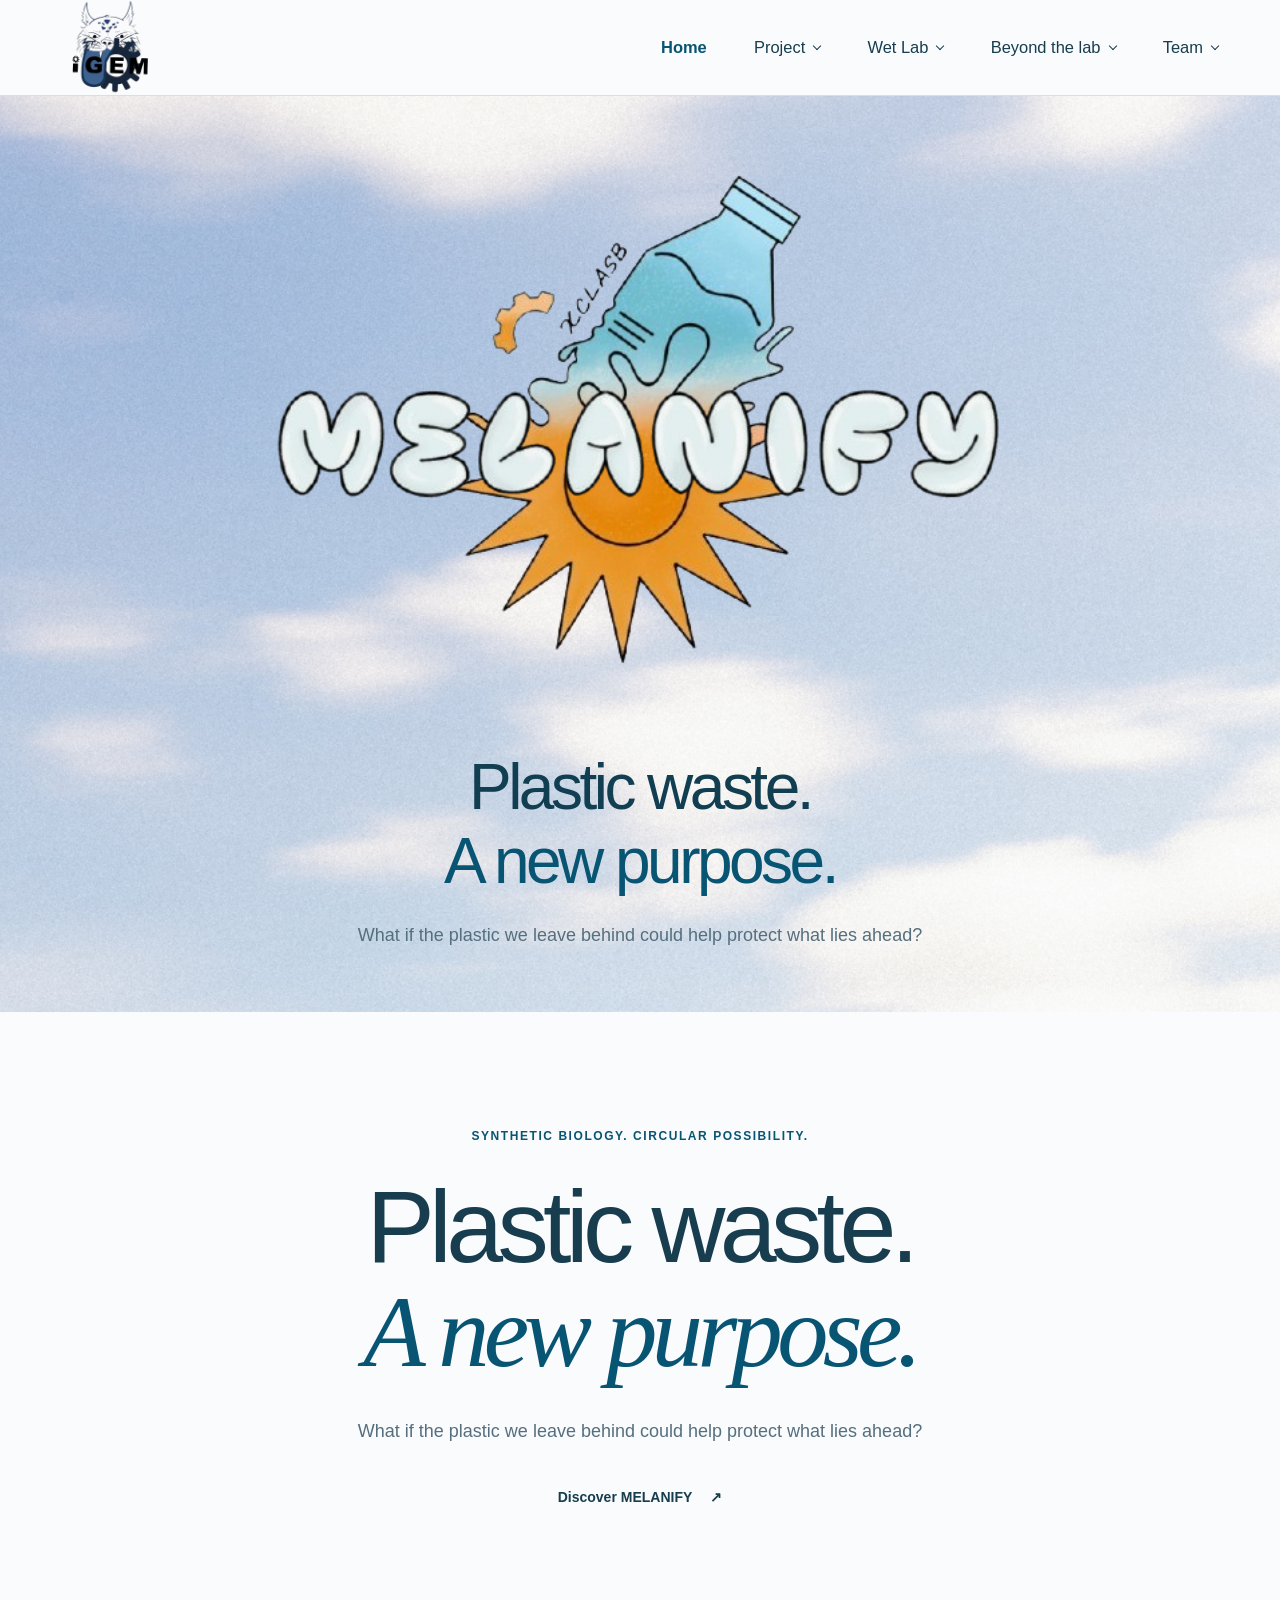
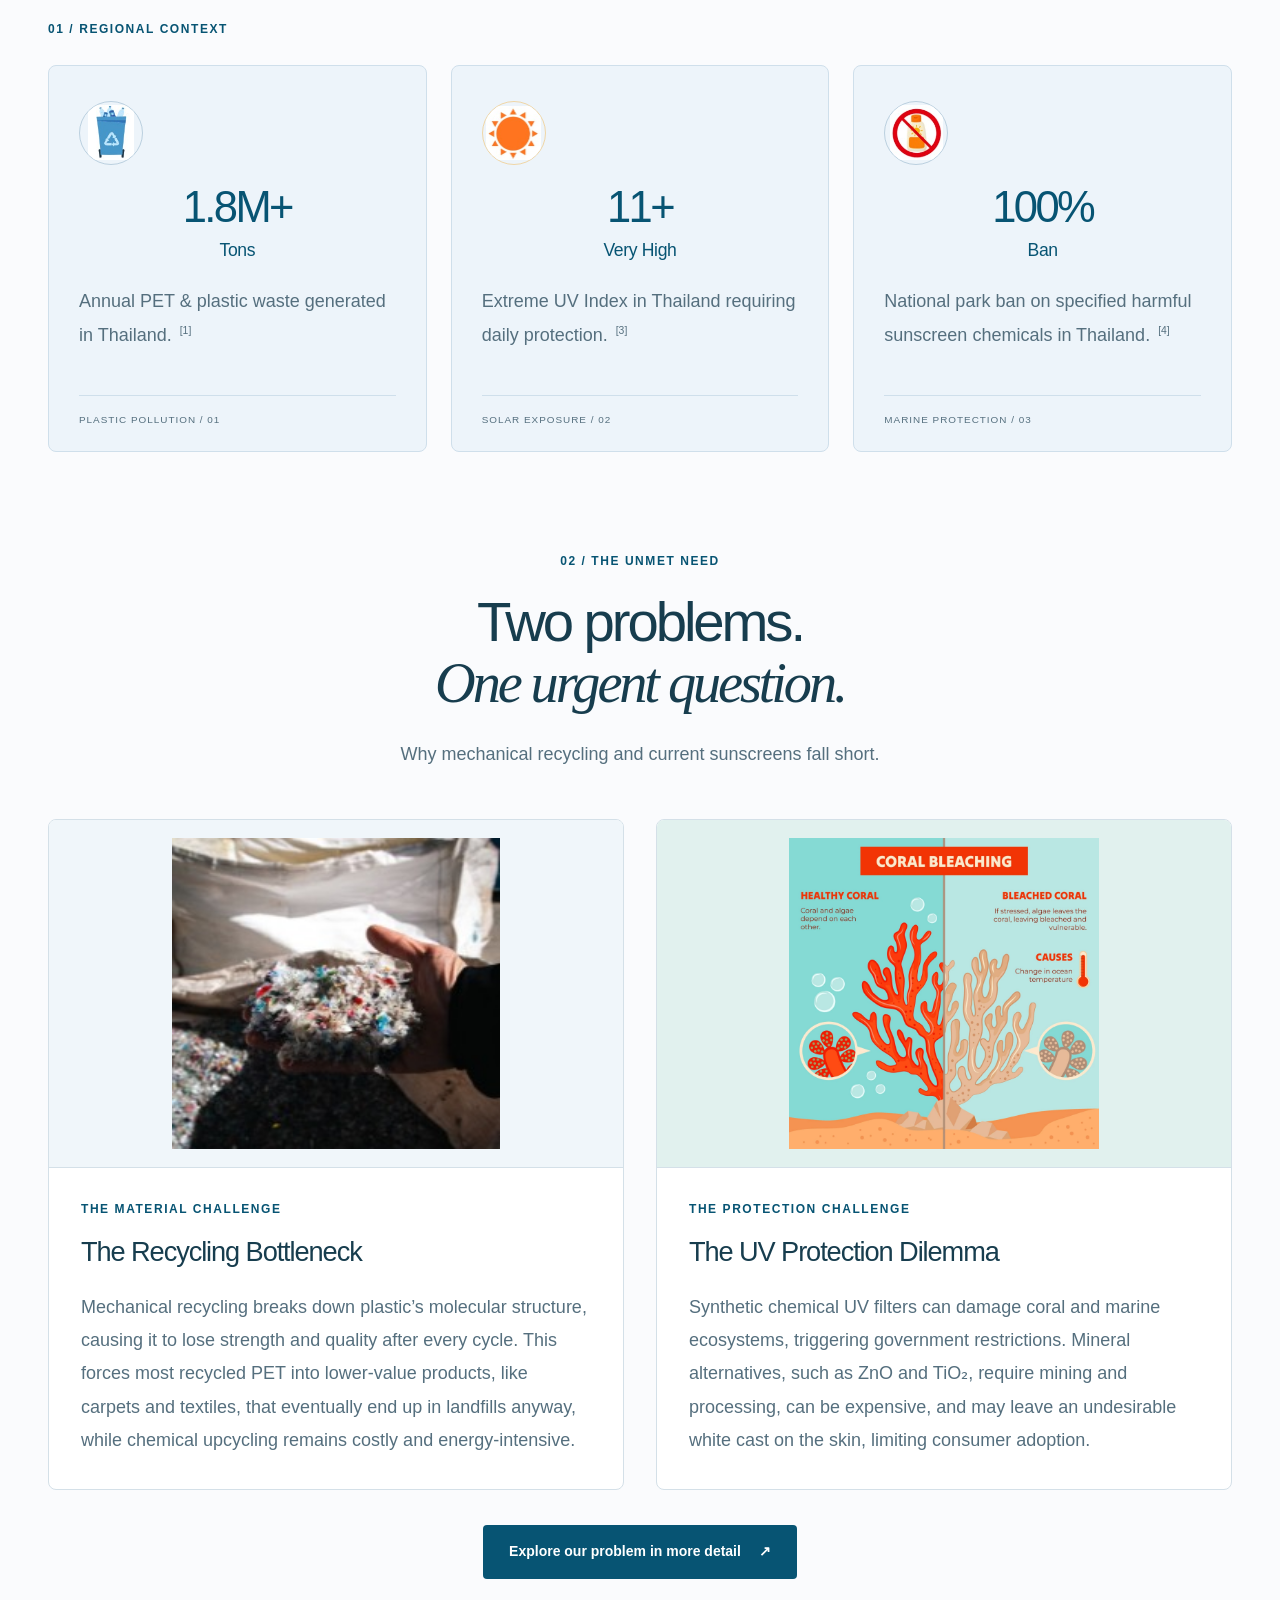
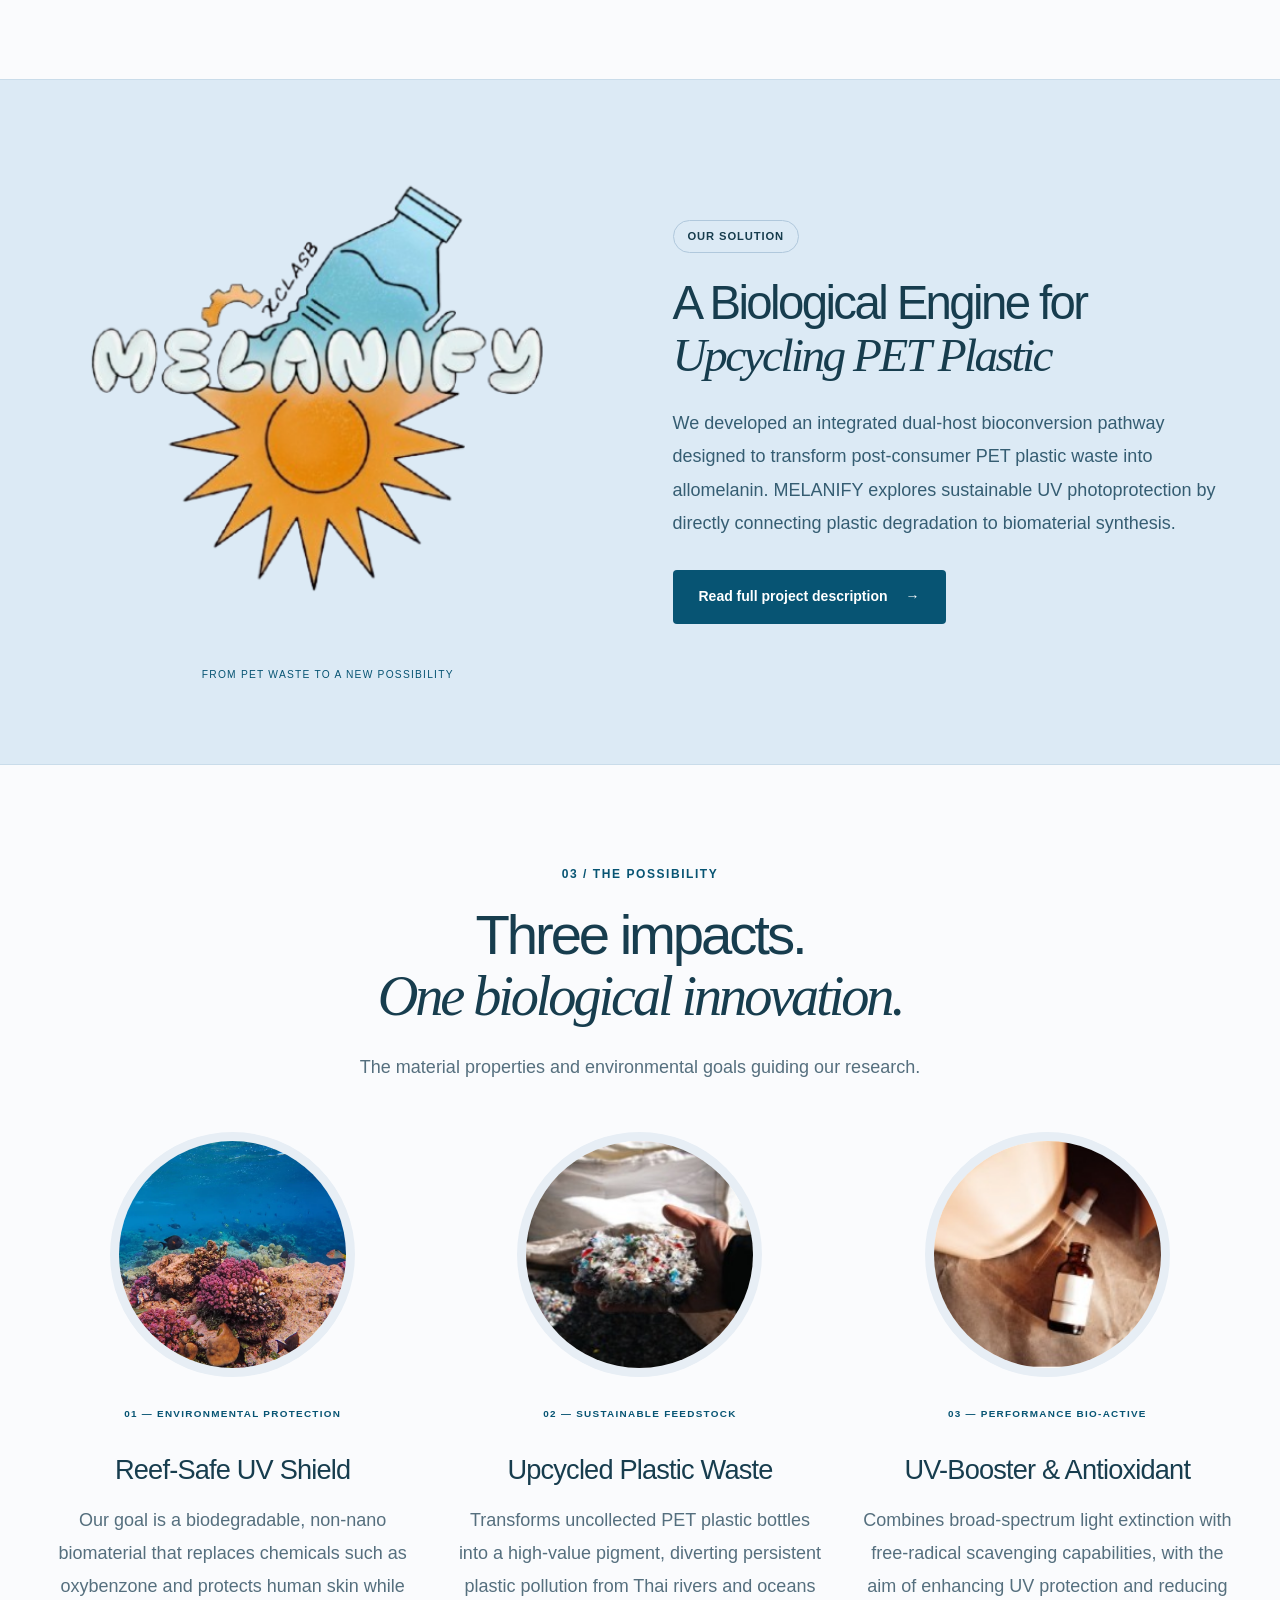
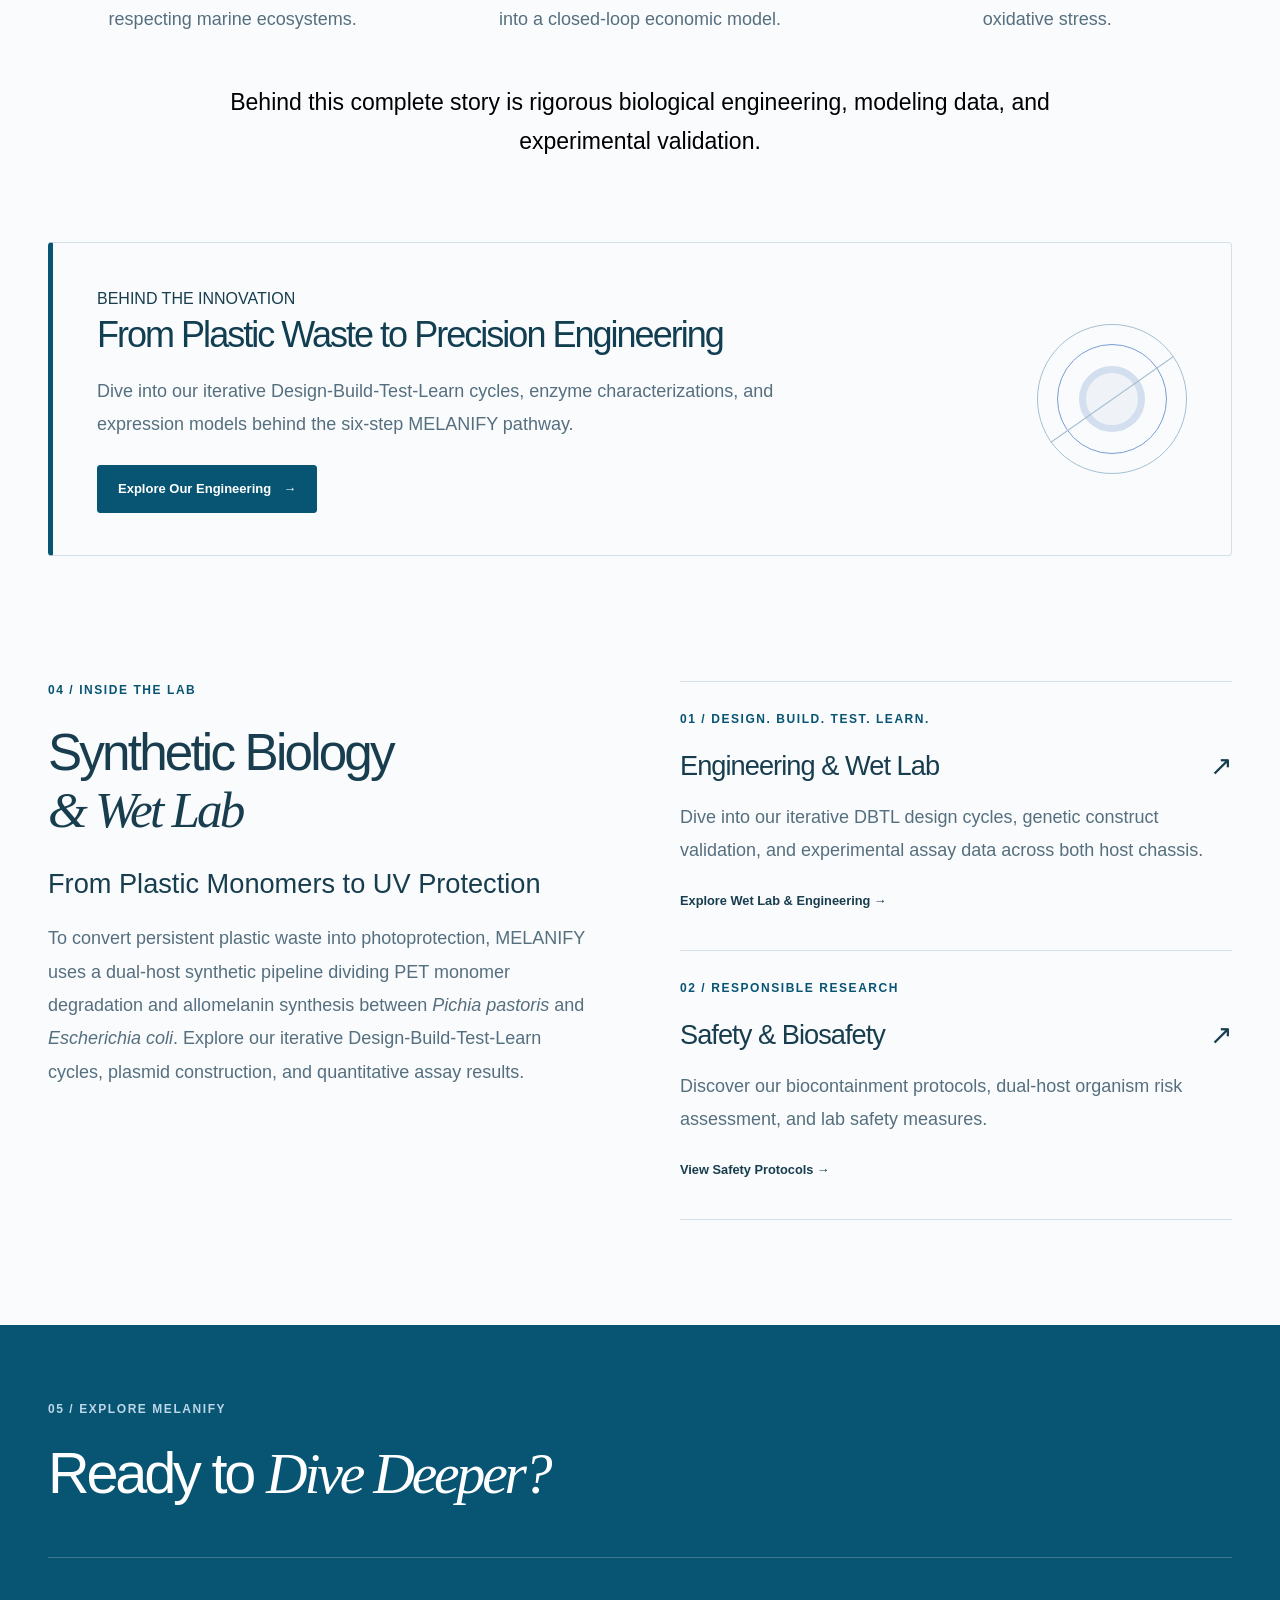
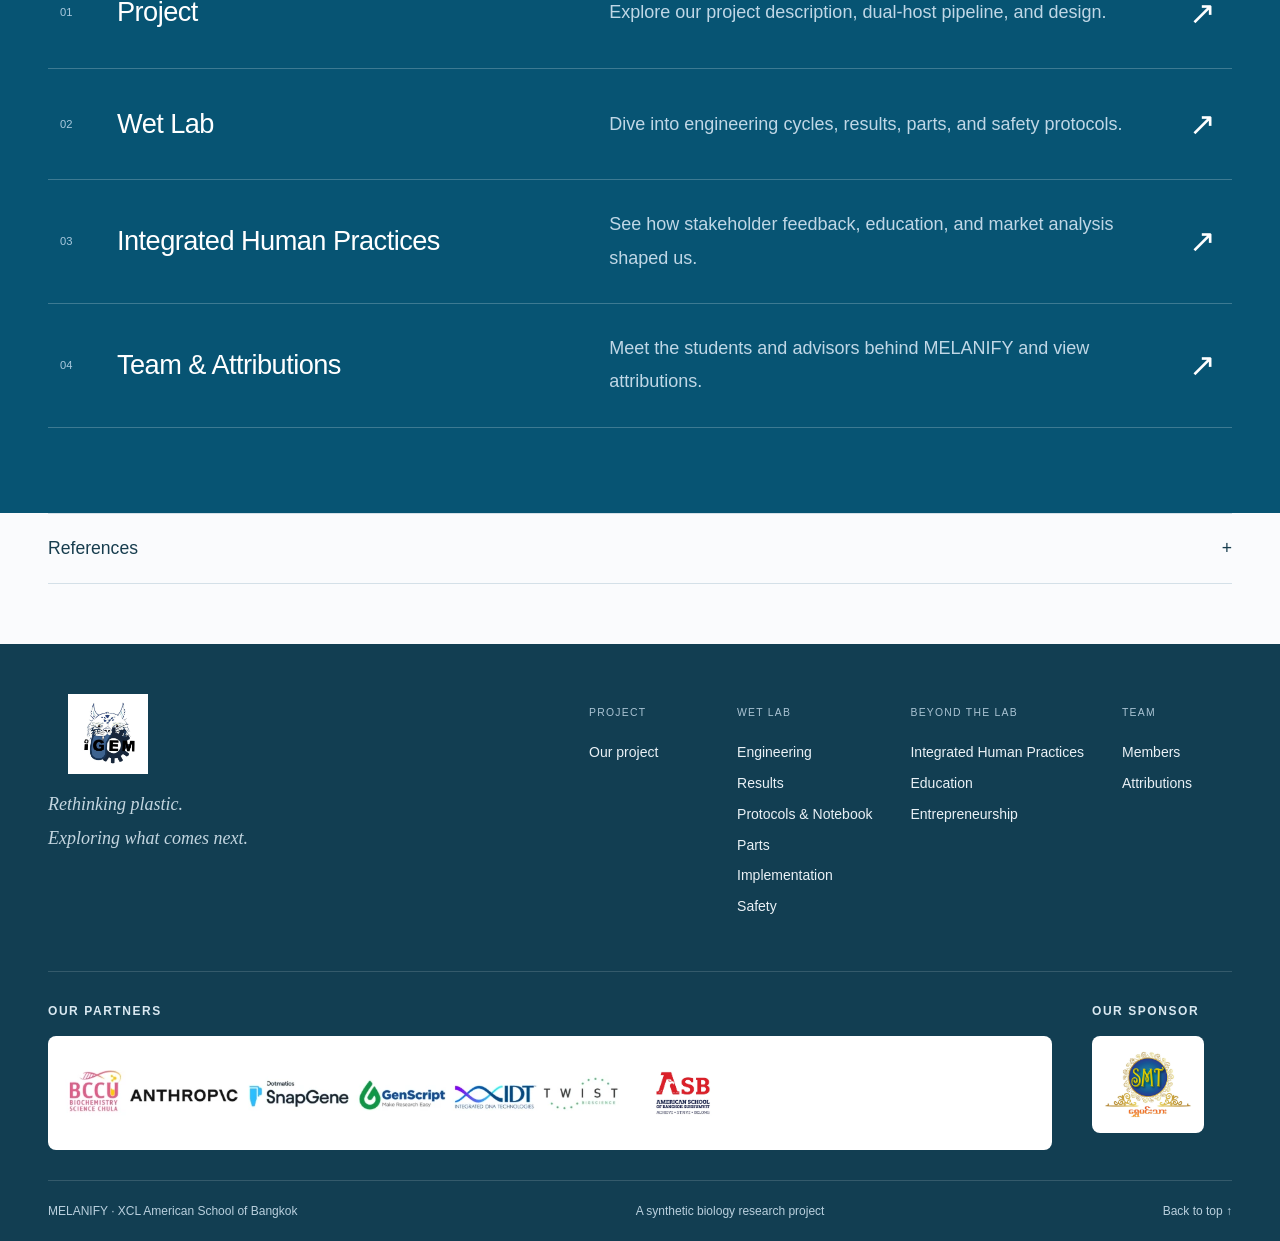
==== commit b1837d5a: "3rd make changes" ====
--- a/index.html
+++ b/index.html
@@ -12,6 +12,8 @@
   <link rel="stylesheet" href="styles.css">
   <link rel="stylesheet" href="index.css">
   <script src="script.js" defer=""></script>
+  <link rel="stylesheet" href="typography.css">
+  <link rel="stylesheet" href="navigation-footer.css">
 </head>
 
 <body data-page="home">
@@ -84,7 +86,7 @@
       </div>
 
       <!-- Heading and Paragraph Below Image -->
-      <div class="hero-copy">
+      <div class="hero-copy" data-reveal>
         <h1>Plastic waste.<br><span>A new purpose.</span></h1>
 
         <p>
@@ -212,7 +214,7 @@
 
 
 
-     <section class="benefits-section wrap" aria-labelledby="benefits-heading"> */
+     <section class="benefits-section wrap" aria-labelledby="benefits-heading">
        <div class="center-heading" data-reveal><span class="eyebrow">03 / THE POSSIBILITY</span>
         <h2 id="benefits-heading">Three impacts.<br><em>One biological innovation.</em></h2>
         <p>The material properties and environmental goals guiding our research.</p>
@@ -338,18 +340,6 @@
         </div>
       </div>
     </section>
-    <section class="partners-section wrap" aria-label="Partners and sponsor">
-      <div class="partner-group">
-        <h2 class="eyebrow">OUR PARTNERS</h2><img class="partner-strip" src="assets/client-partners.webp"
-          alt="BCCU Biochemistry Science Chula, Anthropic, SnapGene, GenScript, IDT, and Twist Bioscience" width="882"
-          height="73" loading="lazy"><img class="school-logo" src="assets/client-asb.webp"
-          alt="American School of Bangkok Sukhumvit" width="447" height="447" loading="lazy">
-      </div>
-      <div class="sponsor-group">
-        <h2 class="eyebrow">OUR SPONSOR</h2><img src="assets/client-smt.webp" alt="SMT sponsor logo" width="1280"
-          height="1080" loading="lazy">
-      </div>
-    </section>
     <section class="home-references wrap">
       <details>
         <summary>References <span aria-hidden="true">+</span></summary>
@@ -385,6 +375,19 @@
         <div><span>TEAM</span><a href="members.html">Members</a><a href="attributions.html">Attributions</a></div>
       </nav>
     </div>
+    <div class="footer-sponsor-row">
+      <div class="footer-partners">
+        <h2 class="eyebrow">OUR PARTNERS</h2>
+        <div class="footer-partner-logos">
+          <img class="partner-strip" src="assets/client-partners.webp" alt="BCCU Biochemistry Science Chula, Anthropic, SnapGene, GenScript, IDT, and Twist Bioscience" width="882" height="73" loading="lazy">
+          <img class="school-logo" src="assets/client-asb.webp" alt="American School of Bangkok Sukhumvit" width="447" height="447" loading="lazy">
+        </div>
+      </div>
+      <div class="sponsor-group">
+        <h2 class="eyebrow">OUR SPONSOR</h2>
+        <img src="assets/client-smt.webp" alt="SMT sponsor logo" width="1280" height="1080" loading="lazy">
+      </div>
+    </div>
     <div class="footer-bottom"><span>MELANIFY · XCL American School of Bangkok</span><span>A synthetic biology research
         project</span><a href="#top">Back to top ↑</a></div>
   </footer>
--- a/index.css
+++ b/index.css
@@ -152,3 +152,74 @@
   height: auto;
   object-fit: contain;
 }
+
+/* Revised homepage hero and the two independently animated logo layers. */
+.home-hero {
+  position: relative;
+  background: #c8dbea url("images/Melanify.png") center / cover no-repeat;
+  padding: clamp(24px, 4vw, 48px) 20px 60px;
+}
+
+.home-hero #logo1,
+.home-hero #logo2 {
+  width: min(100%, 760px);
+  max-width: none;
+  padding: 0;
+  align-self: center;
+  transform-origin: center;
+}
+
+.home-hero #logo1 { animation: home-mark-float 6s ease-in-out infinite; }
+.home-hero #logo2 { animation: home-wordmark-breathe 5s ease-in-out infinite; }
+
+.home-hero #logo1 img,
+.home-hero #logo2 img {
+  width: 100%;
+  height: auto;
+  max-height: none;
+  object-fit: contain;
+}
+
+.home-hero .hero-copy {
+  opacity: 1;
+  transform: none;
+  transition: opacity .65s ease, transform .65s ease;
+}
+
+.home-hero .hero-copy.reveal-pending {
+  opacity: 0;
+  transform: translateY(32px);
+}
+
+.regional-card .stat-icon {
+  margin-left: 0;
+  margin-right: 0;
+}
+
+.benefit-card:nth-child(2) .benefit-image img,
+.benefit-card:nth-child(3) .benefit-image img {
+  object-fit: cover;
+}
+
+.partners-section { grid-template-columns: minmax(0, 1fr); }
+
+@keyframes home-mark-float {
+  0%, 100% { transform: translateY(0) rotate(-1deg); }
+  50% { transform: translateY(-8px) rotate(1deg); }
+}
+
+@keyframes home-wordmark-breathe {
+  0%, 100% { transform: scale(1); }
+  50% { transform: scale(1.025); }
+}
+
+@media (max-width: 640px) {
+  .home-hero { padding-inline: 16px; }
+  .home-hero .hero-copy { padding-inline: 0; }
+}
+
+@media (prefers-reduced-motion: reduce) {
+  .home-hero #logo1,
+  .home-hero #logo2 { animation: none; }
+  .home-hero .hero-copy.reveal-pending { opacity: 1; transform: none; }
+}
--- a/typography.css
+++ b/typography.css
@@ -0,0 +1,24 @@
+/* Shared reading sizes; display titles and navigation keep their existing scale. */
+:root {
+  --copy-size: 1.125rem;
+  --heading-three-size: clamp(1.5rem, 1.3rem + .5vw, 1.75rem);
+  --heading-four-size: clamp(1.25rem, 1.15rem + .25vw, 1.375rem);
+}
+
+body[data-page] main p:not(.chapter-subtitle),
+body[data-page] main .article-content p,
+body[data-page] .site-footer p {
+  font-size: var(--copy-size);
+  line-height: 1.85;
+}
+
+body[data-page] main .article-content h3,
+body[data-page="home"] main :is(.problem-copy, .benefit-card, .lab-intro, .lab-links, .dive-links) h3 {
+  font-size: var(--heading-three-size);
+  line-height: 1.35;
+}
+
+body[data-page] main .article-content h4 {
+  font-size: var(--heading-four-size);
+  line-height: 1.45;
+}
--- a/navigation-footer.css
+++ b/navigation-footer.css
@@ -0,0 +1,133 @@
+/* Main-menu states use the same blue as the site branding. */
+#main-nav > a,
+#main-nav .nav-group > summary {
+  padding: 12px 14px;
+  min-height: 44px;
+  border-radius: 6px;
+  transition: color .2s ease, background-color .2s ease;
+}
+
+#main-nav .nav-dropdown a {
+  transition: color .2s ease, background-color .2s ease;
+}
+
+#main-nav > a:is(:hover, :focus-visible),
+#main-nav .nav-group > summary:is(:hover, :focus-visible),
+#main-nav .nav-dropdown a:is(:hover, :focus-visible),
+#main-nav .nav-group[open] > summary {
+  color: #fff;
+  background-color: var(--ocean);
+}
+
+#main-nav .nav-group[open] > .nav-dropdown {
+  animation: menu-appear .2s cubic-bezier(.22, 1, .36, 1) both;
+}
+
+.toc a,
+.footer-links a {
+  transition: color .2s ease, background-color .2s ease;
+}
+
+/* Partner logos sit to the left of the sponsor, above the footer's bottom line. */
+.footer-sponsor-row {
+  display: grid;
+  grid-template-columns: minmax(0, 1fr) 140px;
+  align-items: start;
+  gap: 40px;
+  max-width: 1184px;
+  margin-inline: auto;
+  padding-block: 30px;
+  border-top: 1px solid #ffffff25;
+}
+
+.footer-partners,
+.footer-sponsor-row .sponsor-group {
+  display: flex;
+  flex-direction: column;
+  align-items: flex-start;
+  min-width: 0;
+  gap: 16px;
+}
+
+.footer-sponsor-row .eyebrow {
+  margin: 0;
+  color: #d9e8f1;
+  font-size: .75rem;
+}
+
+.footer-partner-logos {
+  display: flex;
+  align-items: center;
+  flex-wrap: wrap;
+  gap: 18px;
+  max-width: 100%;
+  padding: 16px;
+  background: #fff;
+  border: 1px solid #ffffff60;
+  border-radius: 8px;
+}
+
+.footer-partner-logos .partner-strip {
+  width: min(100%, 560px);
+  height: auto;
+  mix-blend-mode: normal;
+}
+
+.footer-partner-logos .school-logo {
+  width: 80px;
+  height: auto;
+  mix-blend-mode: normal;
+}
+
+.footer-sponsor-row .sponsor-group > img {
+  width: 112px;
+  height: auto;
+  margin: 0;
+  padding: 8px;
+  background: #fff;
+  border: 1px solid #ffffff60;
+  border-radius: 8px;
+  mix-blend-mode: normal;
+}
+
+.notebook-document-footer .footer-sponsor-row {
+  margin-top: 28px;
+  padding: 24px;
+  background: var(--deep);
+  border-radius: 8px;
+}
+
+.button,
+.engineering-button {
+  transition: color .2s ease, background-color .2s ease, border-color .2s ease, transform .2s ease;
+}
+
+@keyframes menu-appear {
+  from { opacity: 0; transform: translateY(-5px); }
+  to { opacity: 1; transform: translateY(0); }
+}
+
+@media (min-width: 861px) {
+  #main-nav { gap: clamp(8px, 1.5vw, 24px); }
+}
+
+@media (max-width: 860px) {
+  #main-nav .nav-group > summary,
+  #main-nav > a { padding: 13px 14px; }
+}
+
+@media (max-width: 640px) {
+  .footer-sponsor-row { grid-template-columns: minmax(0, 1fr); gap: 28px; }
+  .footer-partner-logos { gap: 14px; padding: 12px; }
+  .footer-partner-logos .school-logo { width: 72px; }
+}
+
+@media (prefers-reduced-motion: reduce) {
+  #main-nav .nav-group[open] > .nav-dropdown { animation: none; }
+  #main-nav a,
+  #main-nav summary,
+  .toc a,
+  .footer-links a,
+  .button,
+  .engineering-button { transition: none; }
+}
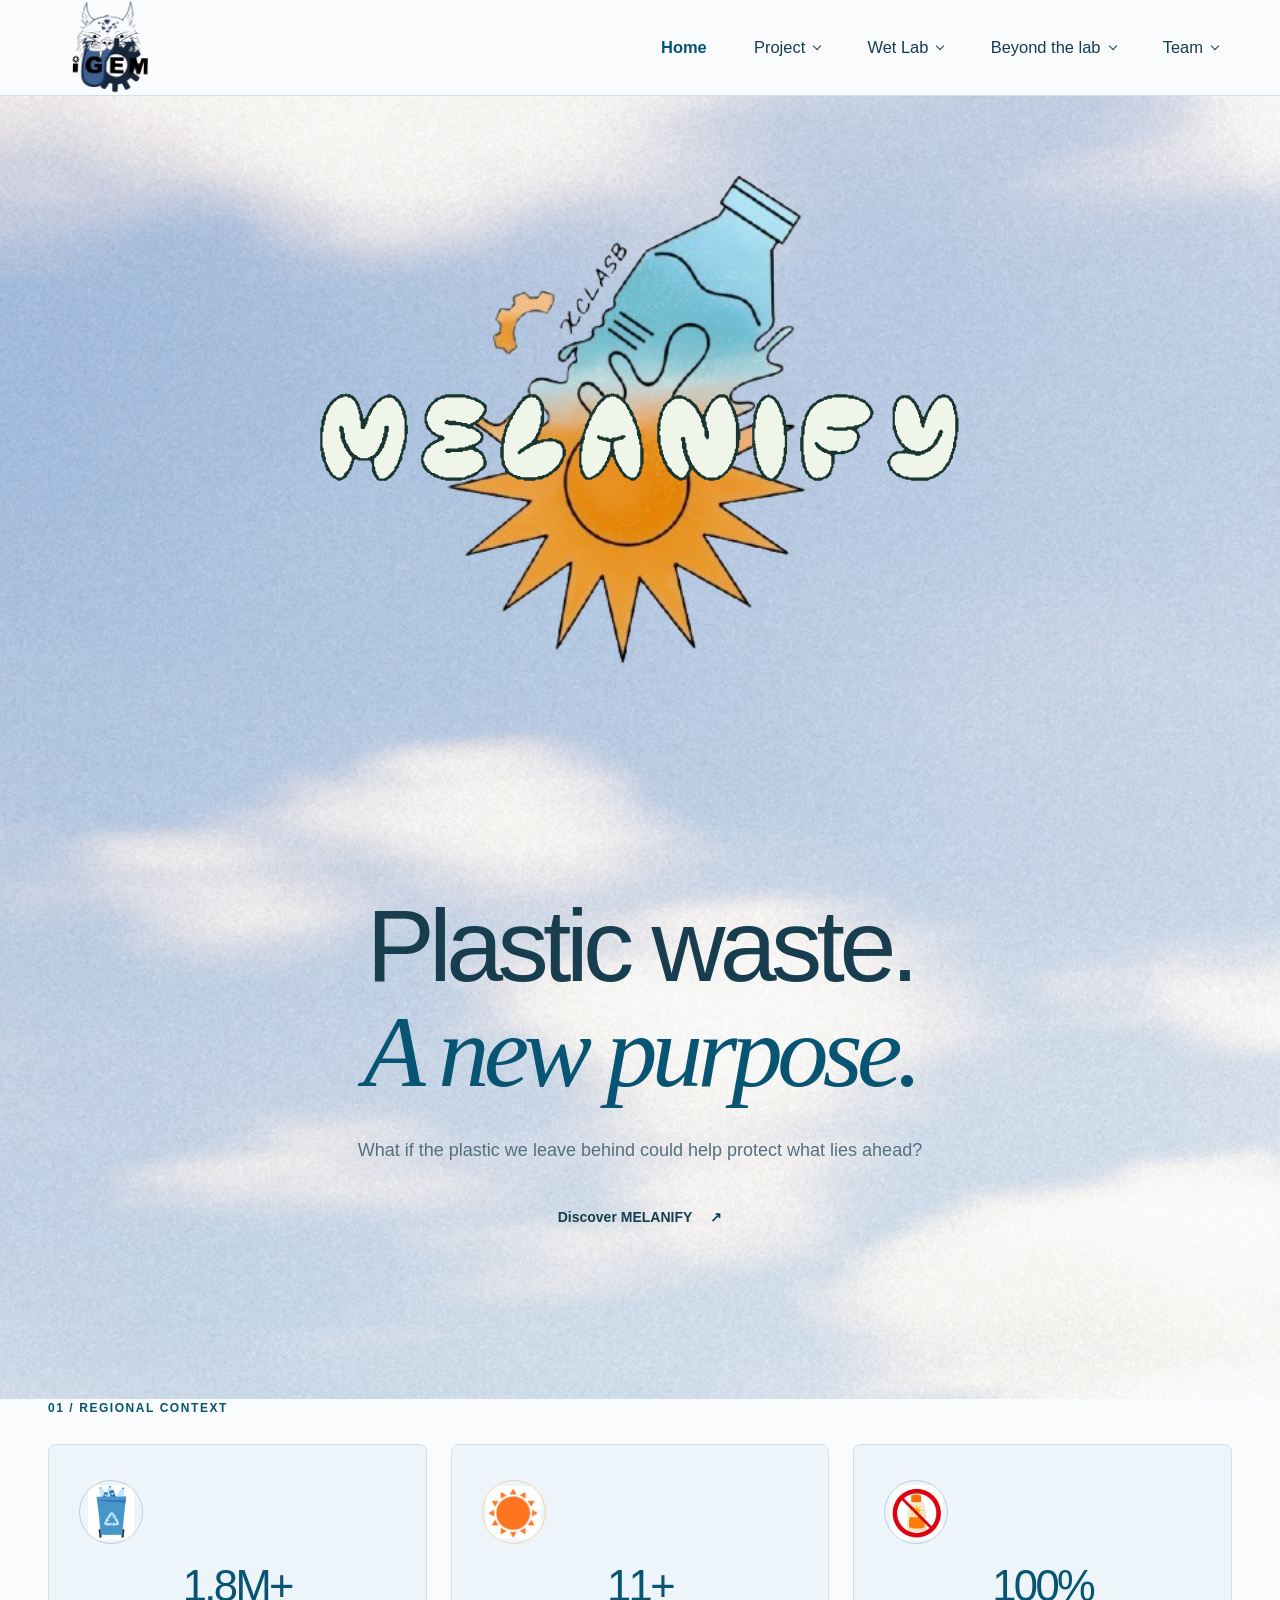
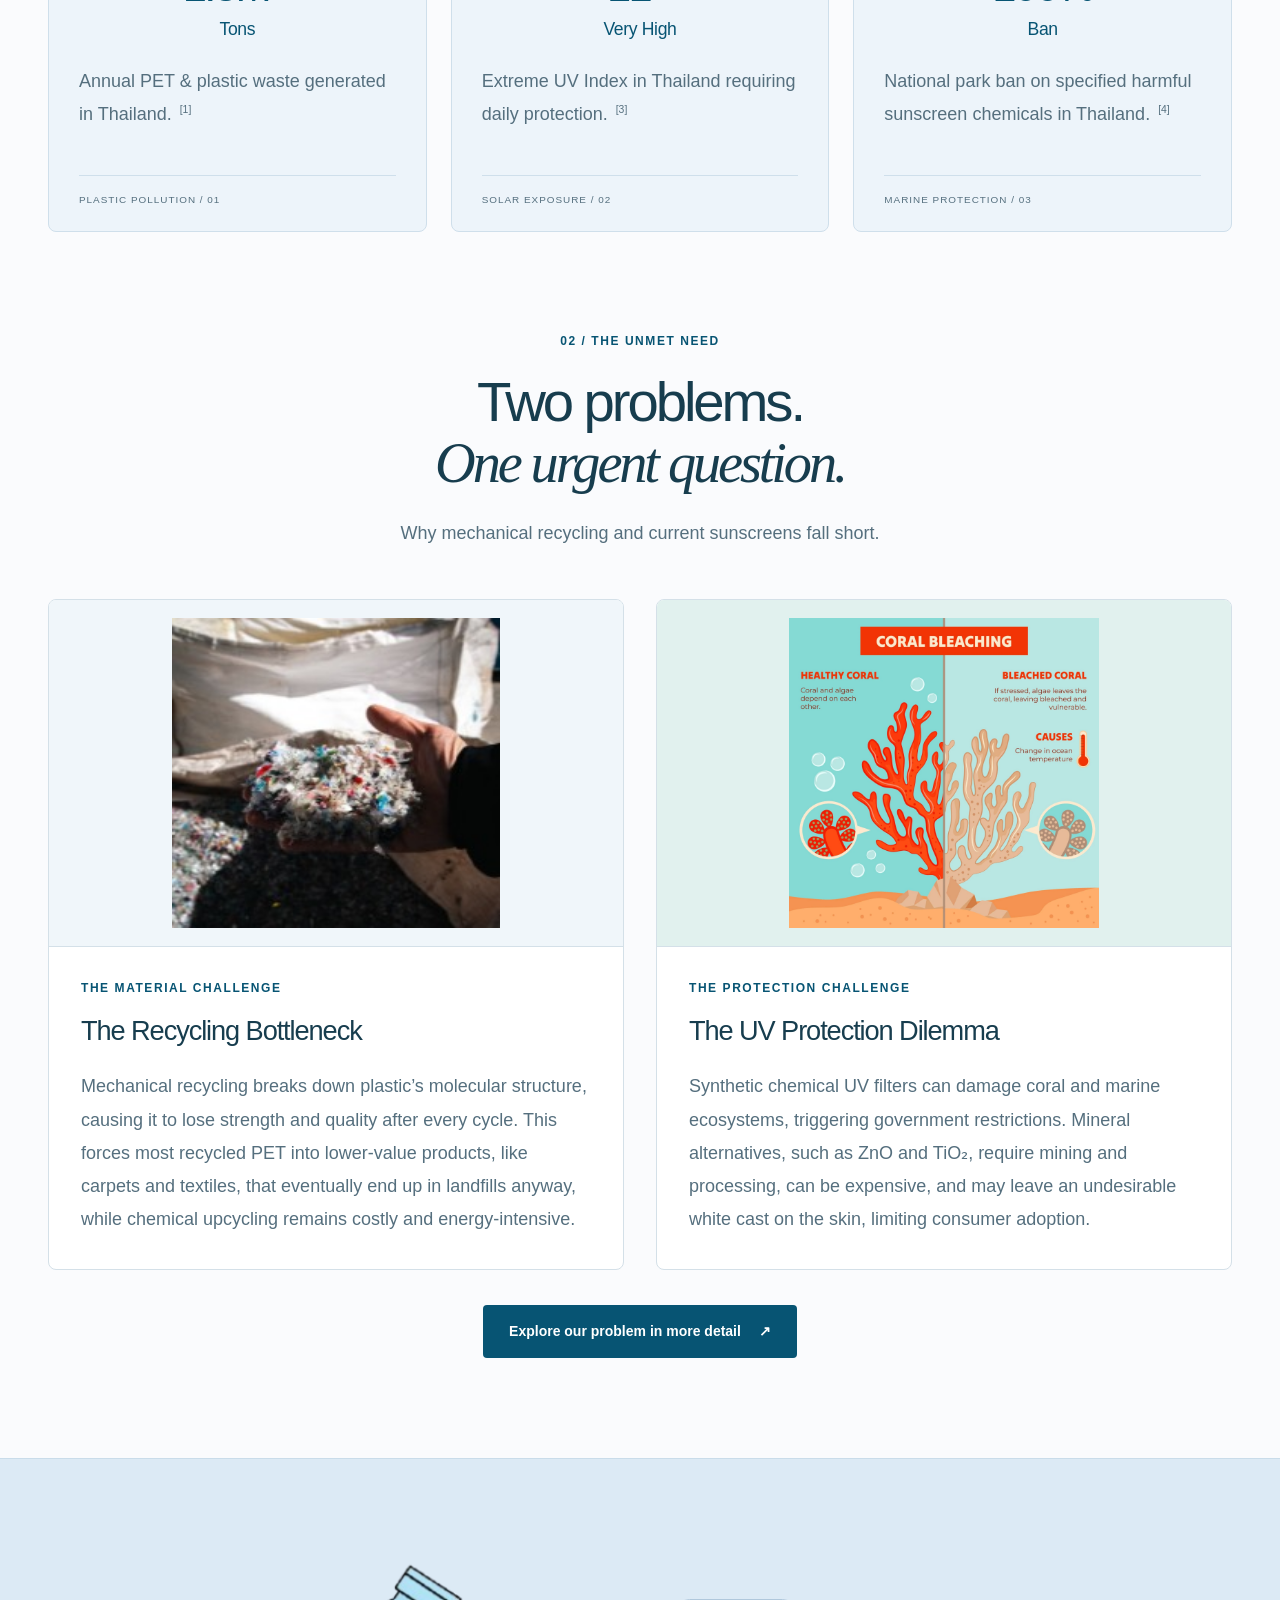
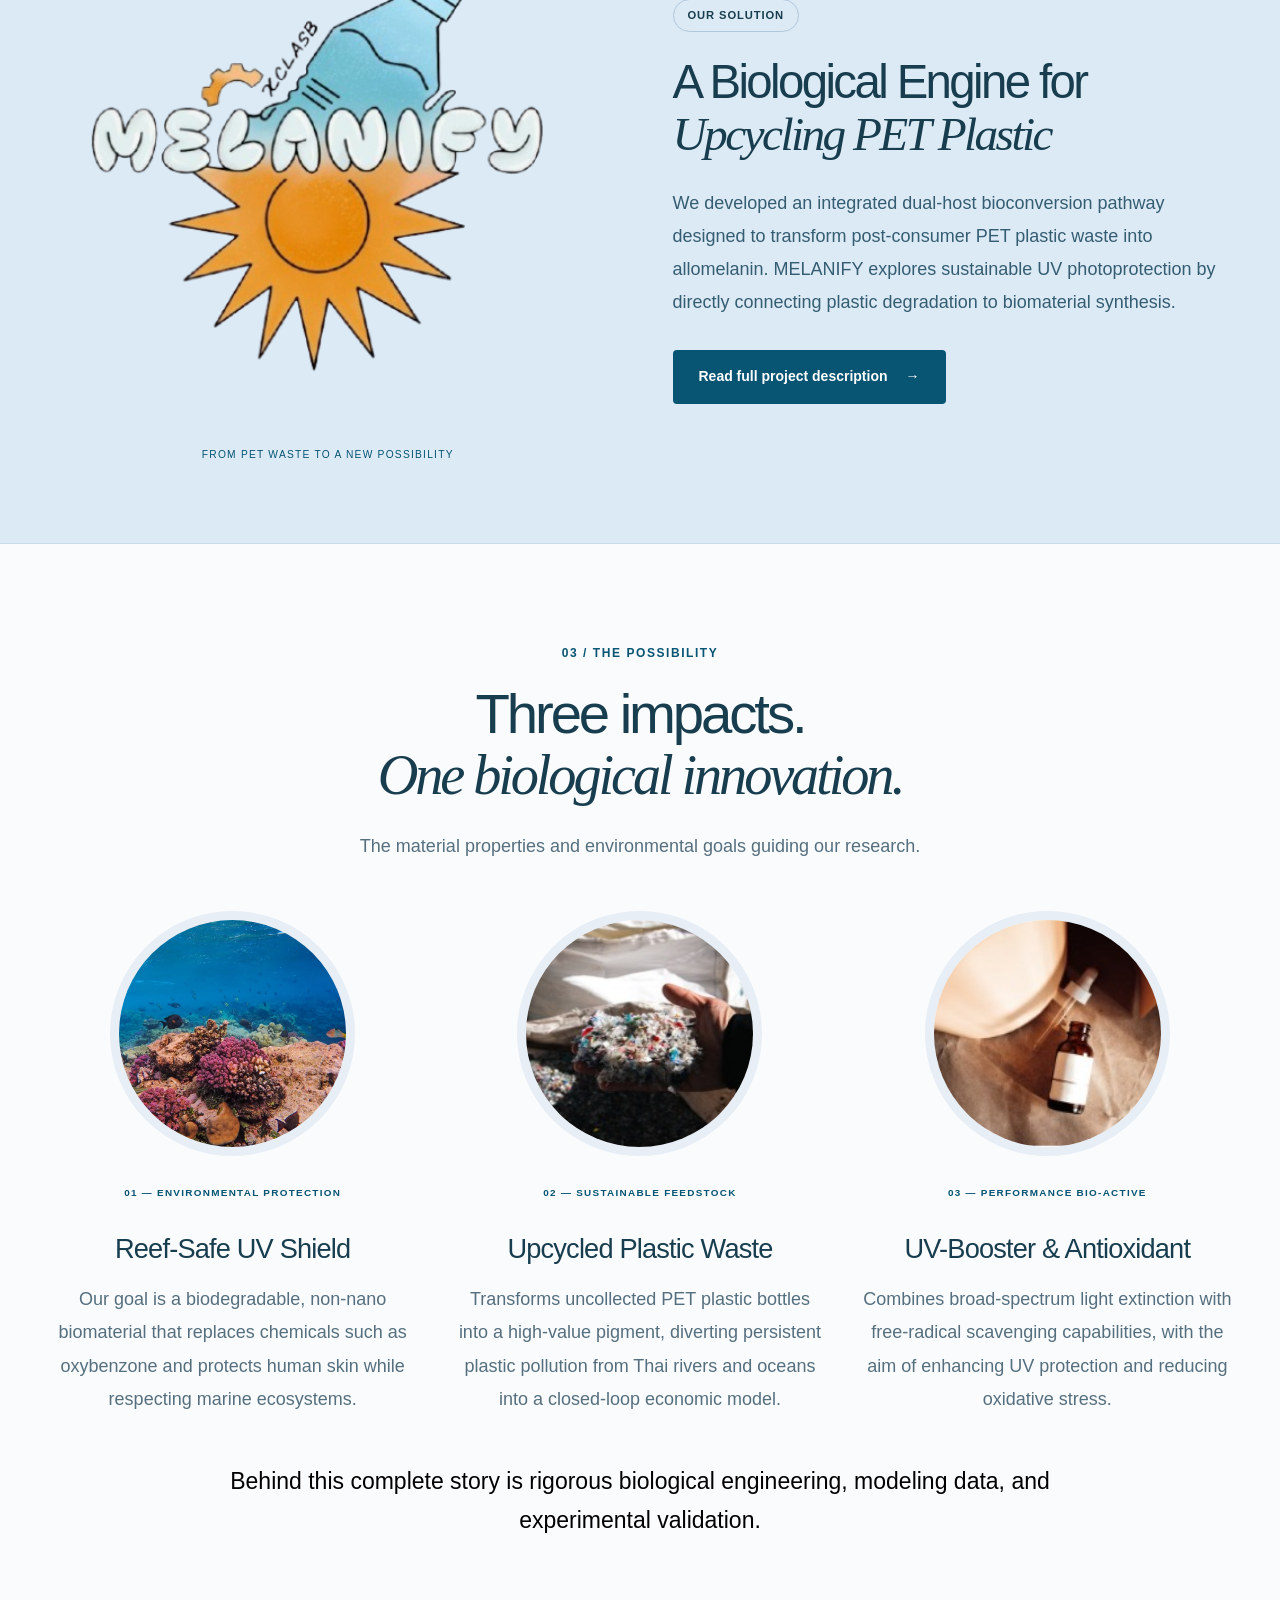
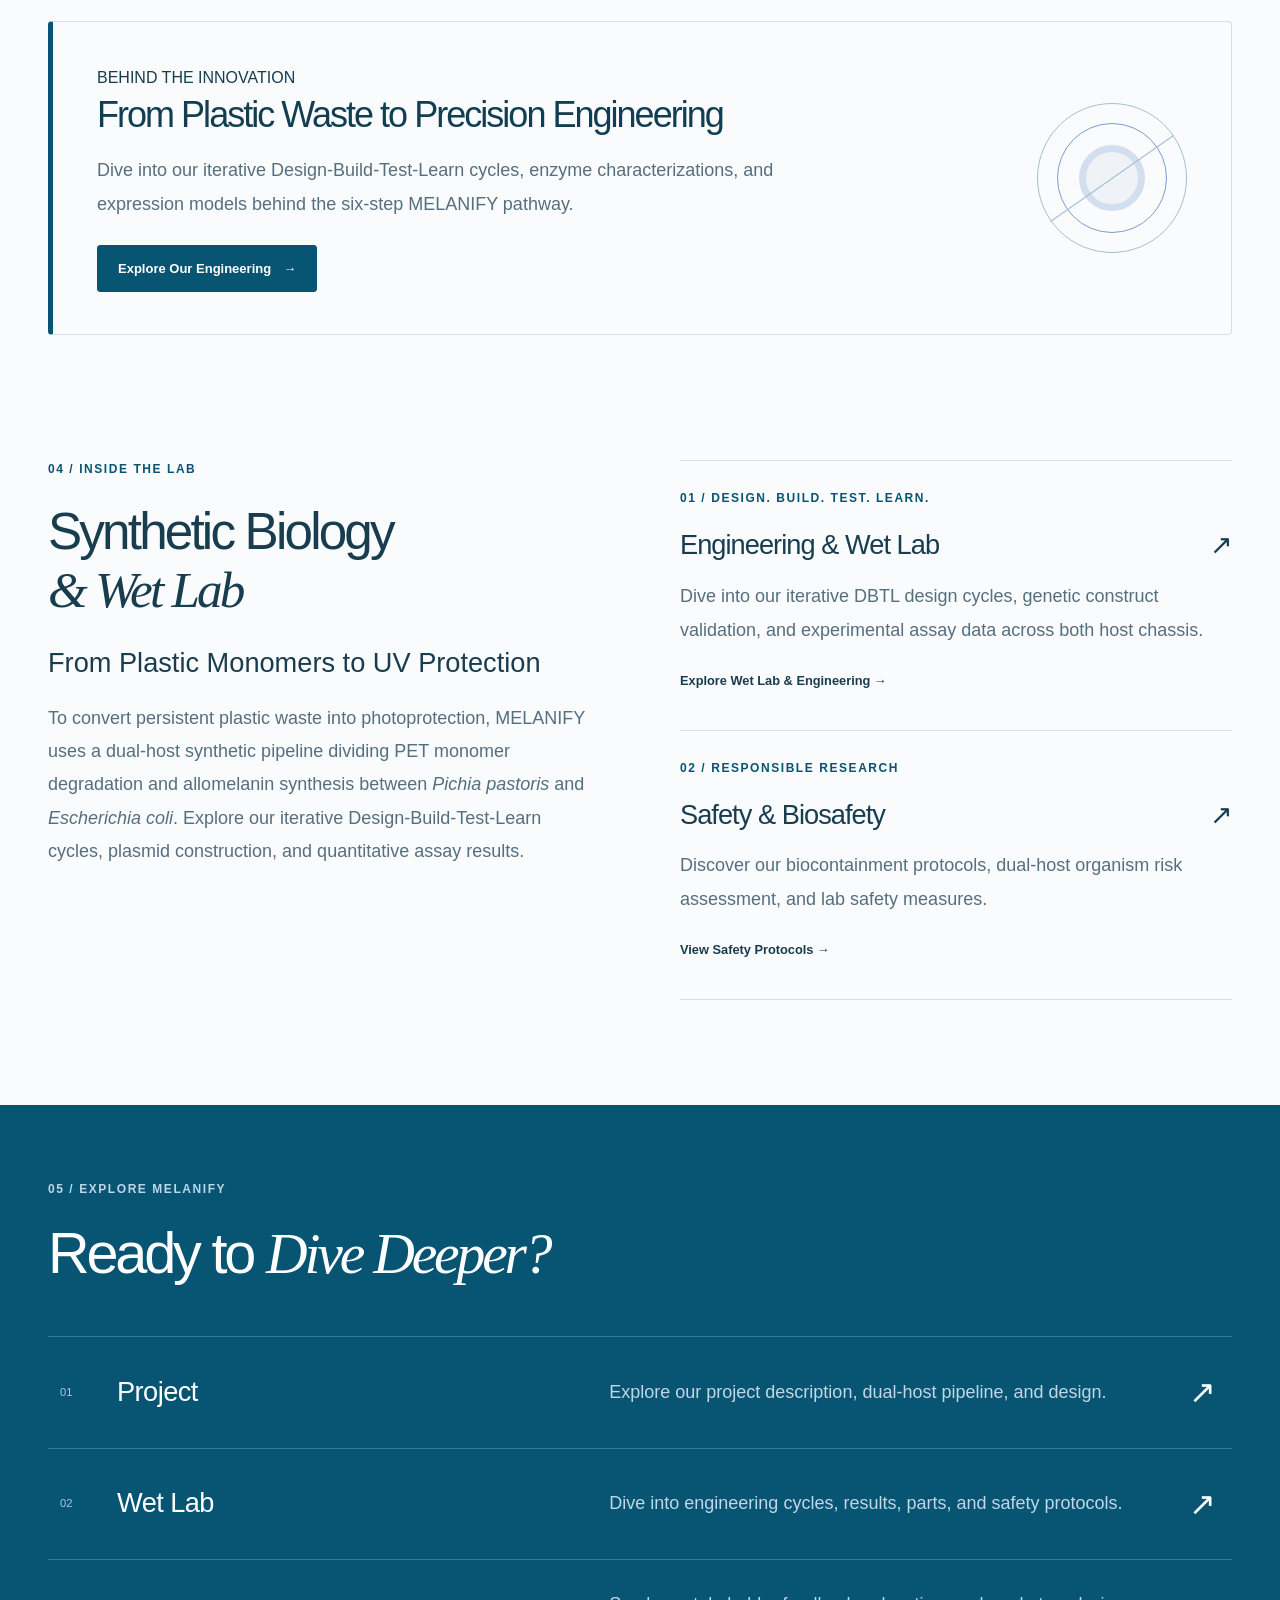
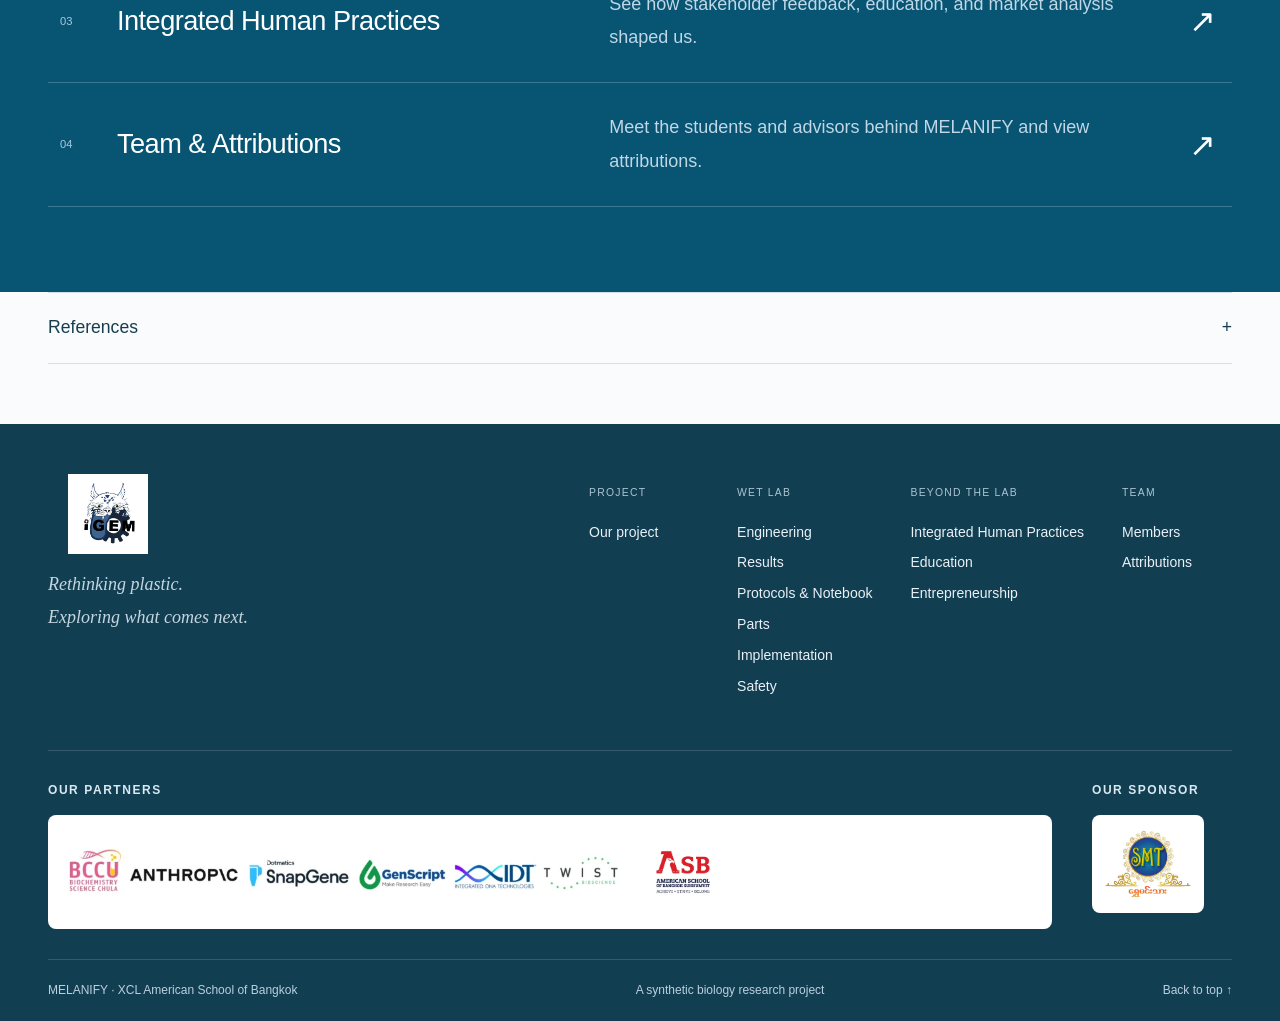
==== commit 99dd286c: "Update MELANIFY website" ====
--- a/index.html
+++ b/index.html
@@ -75,32 +75,46 @@
 
     
 
-      <!-- Text Image: Slowly Moves Forward and Backward -->
+      <!-- Bottle-and-sun artwork. -->
       <div class="hero-image" id="logo1">
-        <img src="assets/logo_1-removebg-preview-removebg-preview.png" alt="MELANIFY Text">
-      </div>
-
-      <!-- Logo Image: Gently Moves -->
-      <div class="hero-image" id="logo2">
-        <img src="assets/logo_2-removebg-preview-removebg-preview.png" alt="MELANIFY Logo">
-      </div>
-
-      <!-- Heading and Paragraph Below Image -->
+        <img src="assets/logo_1-removebg-preview-removebg-preview.png" alt="MELANIFY bottle and sun illustration">
+      </div>
+
+      <!-- Embedded letters animate in front of the bottle-and-sun artwork. -->
+      <div class="hero-wordmark" role="img" aria-label="MELANIFY">
+        <svg class="wordmark-letter" viewBox="0 0 83 82" aria-hidden="true" focusable="false"><path fill="#18352f" fill-rule="evenodd" d="M18,3 L16,5 L15,5 L10,10 L10,11 L8,13 L8,14 L7,15 L7,16 L5,19 L5,21 L4,22 L4,24 L3,25 L3,31 L2,32 L2,52 L3,53 L3,58 L4,59 L4,61 L6,64 L6,66 L7,67 L7,69 L10,72 L10,73 L14,77 L15,77 L18,79 L20,79 L21,78 L22,78 L23,77 L24,77 L26,75 L26,74 L28,72 L28,71 L30,69 L30,67 L31,66 L31,64 L32,63 L32,61 L33,60 L35,60 L36,61 L46,61 L48,64 L48,71 L49,72 L49,73 L50,74 L50,75 L52,77 L52,78 L53,78 L54,79 L61,79 L63,77 L64,77 L68,73 L68,72 L70,70 L70,69 L72,67 L72,65 L73,64 L73,63 L75,60 L75,56 L76,55 L76,53 L78,50 L78,46 L79,45 L79,38 L80,37 L80,30 L79,29 L79,21 L78,20 L78,17 L77,16 L77,15 L76,14 L76,13 L75,12 L75,11 L74,10 L74,9 L72,7 L72,6 L71,6 L68,3 L66,3 L65,2 L62,2 L61,3 L59,3 L58,4 L57,4 L56,5 L55,5 L48,12 L48,13 L46,15 L46,16 L45,17 L45,18 L44,19 L44,20 L43,21 L43,22 L41,24 L40,23 L40,20 L39,19 L39,17 L38,16 L38,14 L37,13 L37,11 L36,10 L36,9 L34,7 L34,6 L31,3 L30,3 L29,2 L26,2 L25,1 L24,2 L20,2 L19,3 Z"></path><path fill="#f0f5e9" fill-rule="evenodd" d="M18,6 L15,9 L14,9 L14,10 L11,13 L11,14 L10,15 L10,16 L9,17 L9,18 L7,21 L7,25 L6,26 L6,29 L5,30 L5,35 L4,36 L4,49 L5,50 L5,53 L6,54 L6,57 L7,58 L7,62 L8,63 L8,64 L9,65 L9,66 L10,67 L10,68 L11,69 L11,70 L13,72 L13,73 L14,74 L15,74 L17,76 L21,76 L23,74 L23,73 L27,69 L27,68 L28,67 L28,65 L29,64 L29,62 L30,61 L30,58 L27,55 L27,54 L25,52 L25,51 L23,49 L23,47 L22,46 L22,45 L21,44 L21,42 L20,41 L20,36 L19,35 L19,31 L20,30 L21,30 L23,32 L23,36 L24,37 L24,42 L25,43 L25,45 L27,47 L27,48 L28,49 L28,50 L29,51 L29,52 L33,56 L34,56 L36,58 L37,58 L38,59 L44,59 L45,58 L46,58 L47,57 L48,57 L51,55 L51,54 L53,52 L53,51 L54,50 L54,49 L55,48 L55,47 L57,44 L57,41 L58,40 L58,37 L59,36 L59,31 L60,30 L62,30 L63,31 L63,35 L62,36 L62,40 L61,41 L61,43 L60,44 L60,46 L59,47 L59,49 L57,51 L57,52 L55,54 L55,55 L53,57 L52,57 L52,58 L51,59 L50,59 L50,66 L51,67 L51,70 L52,71 L52,73 L54,75 L54,76 L55,77 L59,77 L60,76 L61,76 L68,69 L68,67 L70,65 L70,64 L71,63 L71,61 L72,60 L72,58 L73,57 L73,55 L74,54 L74,51 L75,50 L75,47 L76,46 L76,43 L77,42 L77,24 L76,23 L76,21 L75,20 L75,17 L74,16 L74,14 L72,12 L72,11 L71,10 L71,9 L70,9 L68,7 L68,6 L67,6 L66,5 L60,5 L59,6 L58,6 L55,9 L54,9 L52,11 L52,12 L49,15 L49,16 L48,17 L48,18 L47,19 L47,20 L45,22 L45,25 L44,26 L44,28 L43,29 L43,30 L42,31 L42,32 L41,33 L39,33 L38,32 L38,26 L37,25 L37,20 L36,19 L36,16 L35,15 L35,13 L34,12 L34,11 L33,10 L33,9 L29,5 L27,5 L26,4 L23,4 L22,5 L20,5 L19,6 Z"></path></svg>
+        <svg class="wordmark-letter" viewBox="0 0 64 83" aria-hidden="true" focusable="false"><path fill="#18352f" fill-rule="evenodd" d="M24,2 L23,3 L21,3 L18,5 L16,5 L15,6 L14,6 L14,7 L12,9 L11,9 L11,10 L8,13 L8,14 L6,17 L6,19 L5,20 L5,28 L6,29 L6,31 L7,32 L7,33 L11,37 L11,38 L12,38 L13,39 L14,39 L15,40 L16,40 L17,41 L17,42 L16,43 L15,43 L14,44 L13,44 L11,46 L10,46 L5,51 L5,52 L3,54 L3,56 L2,57 L2,64 L3,65 L3,67 L4,68 L4,69 L8,73 L9,73 L11,75 L12,75 L14,77 L16,77 L17,78 L19,78 L20,79 L23,79 L24,80 L38,80 L39,79 L42,79 L43,78 L45,78 L46,77 L48,77 L49,76 L50,76 L51,75 L52,75 L56,71 L57,71 L60,68 L60,67 L61,66 L61,62 L60,61 L60,59 L59,58 L59,57 L58,56 L58,55 L56,53 L55,53 L53,51 L52,51 L51,50 L51,49 L52,48 L53,48 L55,46 L56,46 L57,45 L57,44 L58,43 L58,38 L57,37 L57,36 L56,36 L53,33 L52,33 L49,31 L49,30 L50,29 L51,29 L52,28 L53,28 L58,23 L58,22 L60,20 L60,19 L61,18 L61,12 L58,9 L57,9 L55,7 L54,7 L51,5 L48,5 L45,3 L42,3 L41,2 Z"></path><path fill="#f0f5e9" fill-rule="evenodd" d="M20,6 L19,7 L18,7 L16,9 L15,9 L11,13 L11,14 L10,15 L10,16 L8,19 L8,21 L7,22 L7,26 L8,27 L8,29 L9,30 L9,31 L11,33 L11,34 L13,36 L14,36 L16,38 L17,38 L18,39 L21,39 L23,41 L23,42 L21,44 L19,44 L18,45 L17,45 L16,46 L15,46 L14,47 L13,47 L12,48 L11,48 L11,49 L9,51 L8,51 L7,52 L7,53 L5,56 L5,58 L4,59 L4,62 L5,63 L5,65 L7,67 L7,68 L12,73 L14,73 L15,74 L16,74 L19,76 L22,76 L23,77 L41,77 L44,75 L46,75 L47,74 L48,74 L49,73 L50,73 L51,72 L52,72 L58,66 L58,61 L57,60 L57,58 L53,54 L51,54 L48,52 L45,52 L44,53 L40,53 L39,54 L29,54 L28,55 L25,55 L23,53 L25,51 L35,51 L36,50 L41,50 L42,49 L44,49 L45,48 L47,48 L48,47 L50,47 L51,46 L52,46 L55,43 L55,42 L56,41 L56,40 L55,39 L55,38 L53,36 L52,36 L50,34 L49,34 L48,33 L44,33 L41,31 L38,31 L37,30 L27,30 L26,29 L24,29 L23,28 L23,27 L25,25 L26,25 L27,26 L33,26 L34,27 L38,27 L39,28 L43,28 L44,29 L46,29 L47,28 L48,28 L49,27 L50,27 L52,25 L53,25 L54,24 L54,23 L57,20 L57,19 L58,18 L58,17 L59,16 L59,15 L58,14 L58,13 L55,10 L54,10 L53,9 L52,9 L49,7 L47,7 L46,6 L43,6 L42,5 L24,5 L23,6 Z"></path></svg>
+        <svg class="wordmark-letter" viewBox="0 0 62 80" aria-hidden="true" focusable="false"><path fill="#18352f" fill-rule="evenodd" d="M26,2 L25,3 L24,3 L23,4 L22,4 L21,5 L21,6 L17,10 L17,11 L16,12 L16,13 L13,16 L13,18 L11,20 L11,21 L10,22 L10,23 L9,24 L9,25 L8,26 L8,27 L6,30 L6,32 L5,33 L5,36 L4,37 L4,39 L3,40 L3,47 L2,48 L2,57 L3,58 L3,63 L4,64 L4,65 L6,67 L6,69 L7,70 L8,70 L11,73 L12,73 L13,74 L14,74 L17,76 L22,76 L23,77 L32,77 L33,76 L38,76 L41,74 L43,74 L45,72 L46,72 L49,69 L50,69 L54,65 L54,64 L56,62 L56,61 L57,60 L57,58 L59,55 L59,50 L58,49 L58,47 L57,46 L57,45 L54,42 L52,42 L51,41 L48,41 L47,40 L44,40 L43,41 L38,41 L37,42 L35,42 L34,41 L35,40 L35,39 L37,36 L37,34 L38,33 L38,31 L39,30 L39,28 L40,27 L40,11 L39,10 L39,9 L38,8 L38,7 L36,5 L36,4 L35,4 L33,2 Z"></path><path fill="#f0f5e9" fill-rule="evenodd" d="M29,4 L28,5 L26,5 L25,6 L24,6 L24,7 L21,9 L21,10 L19,12 L19,13 L16,16 L16,17 L15,18 L15,19 L13,21 L13,23 L11,25 L11,26 L10,27 L10,29 L8,32 L8,34 L7,35 L7,38 L6,39 L6,44 L5,45 L5,59 L6,60 L6,63 L7,64 L7,65 L9,67 L9,68 L11,70 L12,70 L14,72 L16,72 L17,73 L19,73 L20,74 L34,74 L35,73 L38,73 L39,72 L41,72 L42,71 L43,71 L45,69 L46,69 L53,62 L53,61 L54,60 L54,59 L56,56 L56,49 L55,48 L55,47 L53,45 L52,45 L49,43 L40,43 L39,44 L37,44 L36,45 L34,45 L33,46 L31,46 L30,47 L29,47 L27,49 L26,49 L25,50 L24,50 L22,52 L21,52 L19,54 L18,54 L17,53 L17,52 L20,49 L21,49 L23,47 L24,47 L26,45 L27,45 L28,44 L29,44 L29,43 L32,40 L32,39 L33,38 L33,37 L35,34 L35,32 L36,31 L36,28 L37,27 L37,21 L38,20 L38,17 L37,16 L37,12 L36,11 L36,9 L35,8 L35,7 L34,7 L33,6 L33,5 L30,5 Z"></path></svg>
+        <svg class="wordmark-letter" viewBox="0 0 63 83" aria-hidden="true" focusable="false"><path fill="#18352f" fill-rule="evenodd" d="M27,2 L24,5 L23,5 L18,10 L18,11 L16,13 L16,14 L14,16 L14,17 L13,18 L13,19 L11,21 L11,23 L10,24 L10,25 L9,26 L9,27 L7,30 L7,33 L6,34 L6,36 L5,37 L5,39 L4,40 L4,42 L3,43 L3,50 L2,51 L2,68 L3,69 L3,73 L5,75 L5,76 L8,79 L13,79 L14,78 L15,78 L16,77 L17,77 L18,76 L19,76 L25,70 L25,69 L27,67 L27,65 L29,63 L29,62 L30,61 L30,59 L31,58 L33,60 L33,61 L34,62 L34,64 L35,65 L35,66 L37,68 L37,69 L38,70 L38,71 L41,74 L41,75 L43,77 L44,77 L45,78 L46,78 L49,80 L52,80 L57,75 L57,74 L58,73 L58,70 L59,69 L59,66 L60,65 L60,51 L59,50 L59,46 L58,45 L58,38 L57,37 L57,35 L56,34 L56,32 L54,29 L54,26 L53,25 L53,24 L51,21 L51,19 L50,18 L50,17 L48,15 L48,14 L47,13 L47,12 L44,9 L44,8 L40,4 L39,4 L37,2 L34,2 L33,1 L32,2 L31,1 L30,2 Z"></path><path fill="#f0f5e9" fill-rule="evenodd" d="M30,4 L29,5 L27,5 L23,9 L22,9 L22,10 L18,14 L18,15 L17,16 L17,17 L16,18 L16,19 L14,21 L14,22 L13,23 L13,25 L11,27 L11,30 L10,31 L10,32 L8,35 L8,37 L7,38 L7,43 L6,44 L6,46 L5,47 L5,53 L4,54 L4,65 L5,66 L5,70 L6,71 L6,72 L7,73 L7,74 L8,75 L8,76 L9,76 L10,77 L12,77 L13,76 L14,76 L15,75 L16,75 L18,73 L19,73 L20,72 L20,71 L21,70 L22,70 L22,69 L23,68 L23,67 L25,65 L25,64 L27,61 L27,59 L28,58 L28,57 L29,56 L29,54 L30,53 L30,45 L27,45 L26,44 L23,44 L22,43 L20,43 L18,41 L18,40 L19,39 L20,39 L21,40 L23,40 L24,41 L28,41 L29,42 L31,42 L32,41 L36,41 L37,40 L39,40 L40,39 L43,39 L44,40 L41,43 L38,43 L37,44 L35,44 L33,46 L33,51 L34,52 L34,56 L35,57 L35,60 L36,61 L36,62 L37,63 L37,64 L38,65 L38,66 L40,68 L40,69 L41,70 L41,71 L46,76 L47,76 L48,77 L52,77 L54,75 L54,74 L56,71 L56,68 L57,67 L57,48 L56,47 L56,43 L55,42 L55,40 L54,39 L54,34 L53,33 L53,31 L52,30 L52,29 L50,26 L50,23 L48,21 L48,20 L47,19 L47,17 L45,15 L45,14 L44,13 L44,12 L38,6 L37,6 L34,4 Z"></path></svg>
+        <svg class="wordmark-letter" viewBox="0 0 78 82" aria-hidden="true" focusable="false"><path fill="#18352f" fill-rule="evenodd" d="M64,3 L63,3 L62,2 L57,2 L56,3 L55,3 L52,6 L51,6 L50,7 L50,8 L48,10 L48,11 L46,13 L46,14 L44,17 L44,19 L43,20 L42,20 L41,19 L41,18 L39,16 L39,15 L37,13 L37,12 L31,6 L29,6 L27,4 L25,4 L24,3 L19,3 L18,4 L16,4 L14,6 L13,6 L7,12 L7,14 L6,15 L6,16 L4,19 L4,22 L3,23 L3,27 L2,28 L2,45 L3,46 L3,50 L4,51 L4,55 L6,58 L6,60 L7,61 L7,63 L9,65 L9,66 L10,67 L10,68 L11,69 L11,70 L18,77 L19,77 L22,79 L24,79 L25,78 L27,78 L30,75 L30,74 L31,73 L31,72 L33,69 L39,75 L40,75 L42,77 L43,77 L44,78 L47,78 L48,79 L53,79 L54,78 L57,78 L59,76 L60,76 L64,72 L65,72 L65,71 L68,68 L68,67 L69,66 L69,65 L70,64 L70,63 L72,60 L72,57 L73,56 L73,54 L74,53 L74,50 L75,49 L75,43 L76,42 L76,36 L75,35 L75,28 L74,27 L74,24 L73,23 L73,20 L72,19 L72,17 L71,16 L71,15 L70,14 L70,13 L69,12 L69,11 L68,10 L68,9 L67,8 L67,7 L65,5 L65,4 Z"></path><path fill="#f0f5e9" fill-rule="evenodd" d="M62,5 L57,5 L56,6 L55,6 L50,11 L50,12 L49,13 L49,14 L48,15 L48,16 L46,19 L46,21 L45,22 L45,26 L46,27 L46,31 L47,32 L47,34 L48,35 L48,41 L47,42 L46,42 L44,39 L44,33 L42,30 L42,28 L41,27 L41,24 L40,23 L40,22 L39,21 L39,20 L37,18 L37,17 L36,16 L36,15 L30,9 L29,9 L27,7 L26,7 L25,6 L18,6 L17,7 L16,7 L13,10 L12,10 L11,11 L11,12 L9,14 L9,15 L7,18 L7,21 L6,22 L6,24 L5,25 L5,31 L4,32 L5,33 L5,34 L4,35 L4,38 L5,39 L5,47 L6,48 L6,51 L7,52 L7,55 L8,56 L8,58 L9,59 L9,60 L11,63 L11,65 L15,69 L15,70 L19,74 L20,74 L22,76 L25,76 L28,73 L28,72 L30,69 L30,65 L29,64 L29,63 L27,60 L27,58 L26,57 L26,55 L25,54 L25,51 L24,50 L24,44 L23,43 L23,41 L24,40 L26,40 L27,41 L27,45 L28,46 L28,51 L29,52 L29,55 L31,58 L31,60 L32,61 L32,62 L33,63 L33,64 L35,66 L35,67 L38,70 L38,71 L39,71 L42,74 L43,74 L46,76 L55,76 L57,74 L59,74 L65,68 L65,67 L66,66 L66,65 L68,63 L68,61 L69,60 L69,58 L70,57 L70,55 L71,54 L71,51 L72,50 L72,27 L71,26 L71,23 L70,22 L70,20 L69,19 L69,17 L68,16 L68,14 L67,13 L67,12 L65,10 L65,9 L64,8 L64,7 Z"></path></svg>
+        <svg class="wordmark-letter" viewBox="0 0 36 82" aria-hidden="true" focusable="false"><path fill="#18352f" fill-rule="evenodd" d="M16,2 L15,3 L13,3 L11,5 L10,5 L10,6 L8,8 L8,9 L6,11 L6,13 L5,14 L5,16 L4,17 L4,19 L3,20 L3,27 L2,28 L2,48 L3,49 L3,56 L4,57 L4,60 L5,61 L5,63 L6,64 L6,67 L7,68 L7,69 L9,71 L9,72 L10,73 L10,74 L14,78 L15,78 L16,79 L21,79 L22,78 L23,78 L26,75 L26,74 L28,72 L28,71 L30,68 L30,66 L31,65 L31,63 L32,62 L32,56 L33,55 L33,32 L32,31 L32,25 L31,24 L31,22 L30,21 L30,18 L29,17 L29,15 L28,14 L28,13 L27,12 L27,11 L26,10 L26,9 L23,6 L23,5 L22,5 L20,3 L18,3 L17,2 Z"></path><path fill="#f0f5e9" fill-rule="evenodd" d="M15,5 L14,6 L13,6 L13,7 L10,9 L10,11 L9,12 L9,13 L7,16 L7,18 L6,19 L6,24 L5,25 L5,32 L4,33 L4,43 L5,44 L4,45 L5,46 L5,50 L6,51 L5,52 L6,53 L6,58 L7,59 L7,61 L8,62 L8,64 L10,67 L10,69 L12,71 L12,72 L16,76 L17,76 L18,77 L20,77 L25,72 L25,71 L26,70 L26,69 L28,66 L28,64 L29,63 L29,58 L30,57 L30,50 L31,49 L31,39 L30,38 L30,30 L29,29 L29,23 L28,22 L28,20 L26,17 L26,15 L25,14 L25,13 L24,12 L24,11 L22,9 L22,8 L20,6 L19,6 L18,5 Z"></path></svg>
+        <svg class="wordmark-letter" viewBox="0 0 71 83" aria-hidden="true" focusable="false"><path fill="#18352f" fill-rule="evenodd" d="M60,7 L59,7 L58,6 L56,6 L55,5 L54,5 L53,4 L51,4 L50,3 L45,3 L44,2 L33,2 L32,3 L27,3 L26,4 L24,4 L22,6 L20,6 L19,7 L18,7 L15,10 L14,10 L10,14 L10,15 L8,17 L8,18 L6,21 L6,24 L4,27 L4,30 L3,31 L3,40 L2,41 L2,53 L3,54 L3,63 L4,64 L4,67 L6,70 L6,72 L7,73 L7,74 L8,74 L9,75 L9,76 L11,78 L12,78 L15,80 L21,80 L24,78 L26,78 L30,74 L30,72 L31,71 L31,69 L32,68 L32,65 L33,64 L33,57 L34,56 L42,56 L43,55 L45,55 L46,54 L47,54 L48,53 L49,53 L53,49 L53,48 L54,47 L54,45 L55,44 L55,42 L56,41 L56,39 L55,38 L55,37 L53,34 L56,31 L58,31 L59,30 L60,30 L62,28 L63,28 L63,27 L67,23 L67,21 L68,20 L68,17 L67,16 L67,15 L66,14 L66,13 Z"></path><path fill="#f0f5e9" fill-rule="evenodd" d="M60,10 L59,10 L58,9 L57,9 L54,7 L52,7 L51,6 L46,6 L45,5 L31,5 L30,6 L27,6 L26,7 L24,7 L23,8 L22,8 L21,9 L20,9 L19,10 L18,10 L15,13 L14,13 L14,14 L11,17 L11,18 L10,19 L10,20 L8,23 L8,25 L7,26 L7,30 L6,31 L6,38 L5,39 L5,56 L6,57 L6,63 L7,64 L7,67 L8,68 L8,70 L10,72 L10,73 L14,77 L16,77 L17,78 L18,77 L22,77 L23,76 L24,76 L28,72 L28,71 L29,70 L29,68 L30,67 L30,58 L29,57 L29,56 L27,56 L26,55 L24,55 L23,54 L22,54 L20,52 L19,52 L16,49 L16,48 L15,47 L15,46 L16,45 L17,45 L22,50 L23,50 L24,51 L25,51 L28,53 L35,53 L36,54 L38,54 L39,53 L44,53 L45,52 L46,52 L47,51 L48,51 L50,49 L50,48 L51,47 L51,46 L53,43 L53,38 L50,35 L49,35 L48,34 L45,34 L44,35 L32,35 L31,34 L27,34 L26,33 L26,32 L27,31 L31,31 L32,32 L43,32 L44,31 L50,31 L51,30 L54,30 L55,29 L57,29 L59,27 L60,27 L64,23 L64,22 L65,21 L65,17 L64,16 L64,15 L63,14 L63,13 L62,13 Z"></path></svg>
+        <svg class="wordmark-letter" viewBox="0 0 70 84" aria-hidden="true" focusable="false"><path fill="#18352f" fill-rule="evenodd" d="M58,3 L56,3 L55,2 L52,2 L51,3 L49,3 L46,6 L45,6 L45,7 L42,10 L42,11 L40,13 L40,14 L39,15 L39,16 L38,17 L38,18 L37,19 L37,20 L35,23 L33,20 L33,18 L31,15 L31,13 L29,11 L29,10 L27,8 L27,7 L24,5 L24,4 L23,4 L22,3 L15,3 L14,4 L13,4 L10,7 L10,8 L8,11 L8,13 L7,14 L7,34 L8,35 L8,37 L9,38 L9,40 L10,41 L10,42 L11,43 L11,44 L12,45 L12,46 L15,49 L15,50 L18,52 L15,54 L10,54 L9,55 L8,55 L4,59 L4,60 L2,63 L2,65 L3,66 L3,68 L4,69 L4,71 L5,72 L6,72 L7,73 L7,74 L8,74 L11,77 L12,77 L13,78 L15,78 L16,79 L18,79 L19,80 L23,80 L24,81 L39,81 L42,79 L44,79 L45,78 L46,78 L47,77 L48,77 L51,74 L52,74 L56,70 L56,69 L57,68 L58,68 L58,67 L59,66 L59,65 L60,64 L60,63 L62,60 L62,57 L63,56 L63,54 L64,53 L64,51 L65,50 L65,44 L66,43 L66,37 L67,36 L67,24 L66,23 L66,18 L65,17 L65,13 L64,12 L64,11 L63,10 L63,9 L62,8 L62,7 Z"></path><path fill="#f0f5e9" fill-rule="evenodd" d="M18,5 L17,6 L15,6 L14,7 L13,7 L13,8 L11,10 L11,13 L10,14 L10,17 L9,18 L9,30 L10,31 L10,34 L11,35 L11,38 L12,39 L12,40 L13,41 L13,42 L15,44 L15,46 L16,47 L17,47 L19,50 L20,50 L22,52 L23,52 L24,53 L27,53 L28,54 L33,54 L34,53 L36,53 L37,52 L38,52 L40,50 L41,50 L44,47 L44,46 L45,45 L45,44 L47,42 L47,41 L48,40 L48,38 L49,37 L49,36 L51,34 L53,36 L53,37 L52,38 L52,40 L50,42 L50,43 L49,44 L49,45 L48,46 L48,47 L47,48 L46,48 L46,49 L43,52 L42,52 L42,53 L41,54 L40,54 L39,55 L38,55 L35,57 L33,57 L32,58 L28,58 L27,57 L24,57 L23,56 L22,57 L21,56 L12,56 L11,57 L10,57 L9,58 L8,58 L6,60 L6,61 L5,62 L5,67 L7,69 L7,70 L11,74 L13,74 L15,76 L16,76 L17,77 L21,77 L22,78 L40,78 L41,77 L43,77 L45,75 L46,75 L47,74 L48,74 L50,72 L51,72 L53,70 L53,69 L55,67 L55,66 L58,63 L58,61 L59,60 L59,58 L60,57 L60,55 L61,54 L61,52 L62,51 L62,46 L63,45 L63,41 L64,40 L64,21 L63,20 L63,17 L62,16 L62,13 L61,12 L61,10 L58,7 L58,6 L57,6 L56,5 L52,5 L51,6 L49,6 L45,10 L45,11 L43,13 L43,14 L42,15 L42,16 L40,18 L40,19 L39,20 L39,22 L38,23 L38,25 L37,26 L37,28 L36,29 L36,32 L35,33 L33,31 L33,29 L32,28 L32,24 L31,23 L31,21 L30,20 L30,18 L29,17 L29,16 L28,15 L28,14 L27,13 L27,12 L26,11 L26,10 L25,10 L23,7 L22,7 L21,6 L19,6 Z"></path></svg>
+      </div>
+
+      <!-- Heading and Paragraph Below Image
       <div class="hero-copy" data-reveal>
         <h1>Plastic waste.<br><span>A new purpose.</span></h1>
 
         <p>
           What if the plastic we leave behind could help protect what lies ahead?
         </p>
-      </div>
-
-    </section>
+      </div> -->
     <section class="purpose-section wrap" id="our-purpose">
+
       <span class="eyebrow" data-reveal>SYNTHETIC BIOLOGY. CIRCULAR POSSIBILITY.</span>
       <h1 data-reveal>Plastic waste.<br><em>A new purpose.</em></h1>
       <p data-reveal>What if the plastic we leave behind could help protect what lies ahead?</p>
       <a class="text-link" href="description.html" data-reveal>Discover MELANIFY <span aria-hidden="true">↗</span></a>
     </section>
+    </section>
+    <!-- <section class="purpose-section wrap" id="our-purpose">
+
+      <span class="eyebrow" data-reveal>SYNTHETIC BIOLOGY. CIRCULAR POSSIBILITY.</span>
+      <h1 data-reveal>Plastic waste.<br><em>A new purpose.</em></h1>
+      <p data-reveal>What if the plastic we leave behind could help protect what lies ahead?</p>
+      <a class="text-link" href="description.html" data-reveal>Discover MELANIFY <span aria-hidden="true">↗</span></a>
+    </section> -->
     <section class="regional-section wrap" aria-labelledby="regional-heading">
       <h2 class="eyebrow" id="regional-heading">01 / REGIONAL CONTEXT</h2>
       <div class="regional-grid">
@@ -395,6 +409,29 @@
 
 
 
+<!-- </script> -->
+<script>
+document.addEventListener("DOMContentLoaded", () => {
+  const purposeItems = document.querySelectorAll("#our-purpose [data-reveal]");
+
+  if (!purposeItems.length) return;
+
+  const purposeObserver = new IntersectionObserver((entries, observer) => {
+    entries.forEach((entry) => {
+      if (entry.isIntersecting) {
+        entry.target.classList.add("visible");
+        observer.unobserve(entry.target);
+      }
+    });
+  }, {
+    threshold: 0.1,
+    rootMargin: "0px 0px -30px 0px"
+  });
+
+  purposeItems.forEach((item) => {
+    purposeObserver.observe(item);
+  });
+});
 </script>
 </body>
 </html>
--- a/index.css
+++ b/index.css
@@ -153,15 +153,17 @@
   object-fit: contain;
 }
 
-/* Revised homepage hero and the two independently animated logo layers. */
+/* Homepage hero and animated bottle-and-sun illustration. */
 .home-hero {
   position: relative;
+  isolation: isolate;
   background: #c8dbea url("images/Melanify.png") center / cover no-repeat;
   padding: clamp(24px, 4vw, 48px) 20px 60px;
 }
 
-.home-hero #logo1,
-.home-hero #logo2 {
+.home-hero #logo1 {
+  position: relative;
+  z-index: 1;
   width: min(100%, 760px);
   max-width: none;
   padding: 0;
@@ -170,17 +172,58 @@
 }
 
 .home-hero #logo1 { animation: home-mark-float 6s ease-in-out infinite; }
-.home-hero #logo2 { animation: home-wordmark-breathe 5s ease-in-out infinite; }
-
-.home-hero #logo1 img,
-.home-hero #logo2 img {
+
+.home-hero #logo1 img {
   width: 100%;
   height: auto;
   max-height: none;
   object-fit: contain;
 }
 
+/* Keep the animated wordmark in the foreground, across the illustration. */
+.hero-wordmark {
+  position: relative;
+  z-index: 3;
+  grid-area: 1 / 1;
+  align-self: center;
+  justify-self: center;
+  display: flex;
+  align-items: flex-end;
+  justify-content: center;
+  gap: clamp(3px, .6vw, 8px);
+  width: min(100%, 720px);
+  max-width: 100%;
+  margin: 0;
+  padding-block: 16px;
+  overflow: hidden;
+}
+
+.wordmark-letter {
+  display: block;
+  flex: 0 0 auto;
+  width: auto;
+  height: clamp(40px, 7.2vw, 96px);
+  animation: wordmark-letter-enter .72s cubic-bezier(.16, 1, .3, 1) both;
+  transform-origin: center bottom;
+}
+
+.wordmark-letter:nth-child(1) { animation-delay: .10s; }
+.wordmark-letter:nth-child(2) { animation-delay: .46s; }
+.wordmark-letter:nth-child(3) { animation-delay: .82s; }
+.wordmark-letter:nth-child(4) { animation-delay: 1.18s; }
+.wordmark-letter:nth-child(5) { animation-delay: 1.54s; }
+.wordmark-letter:nth-child(6) { animation-delay: 1.90s; }
+.wordmark-letter:nth-child(7) { animation-delay: 2.26s; }
+.wordmark-letter:nth-child(8) { animation-delay: 2.62s; }
+
+@keyframes wordmark-letter-enter {
+  from { opacity: 0; transform: translateY(100svh) scale(.92); }
+  to { opacity: 1; transform: translateY(0) scale(1); }
+}
+
 .home-hero .hero-copy {
+  position: relative;
+  z-index: 2;
   opacity: 1;
   transform: none;
   transition: opacity .65s ease, transform .65s ease;
@@ -208,18 +251,42 @@
   50% { transform: translateY(-8px) rotate(1deg); }
 }
 
-@keyframes home-wordmark-breathe {
-  0%, 100% { transform: scale(1); }
-  50% { transform: scale(1.025); }
-}
-
 @media (max-width: 640px) {
   .home-hero { padding-inline: 16px; }
   .home-hero .hero-copy { padding-inline: 0; }
 }
 
 @media (prefers-reduced-motion: reduce) {
-  .home-hero #logo1,
-  .home-hero #logo2 { animation: none; }
+  .home-hero #logo1 { animation: none; }
+  .wordmark-letter { animation: none; opacity: 1; transform: none; }
   .home-hero .hero-copy.reveal-pending { opacity: 1; transform: none; }
 }
+
+
+
+#our-purpose [data-reveal] {
+  opacity: 0;
+  transform: translateY(30px);
+  transition: opacity 0.8s ease, transform 0.8s ease;
+}
+
+#our-purpose [data-reveal].visible {
+  opacity: 1;
+  transform: translateY(0);
+}
+
+#our-purpose [data-reveal]:nth-child(1) {
+  transition-delay: 0.1s;
+}
+
+#our-purpose [data-reveal]:nth-child(2) {
+  transition-delay: 0.2s;
+}
+
+#our-purpose [data-reveal]:nth-child(3) {
+  transition-delay: 0.3s;
+}
+
+#our-purpose [data-reveal]:nth-child(4) {
+  transition-delay: 0.4s;
+}
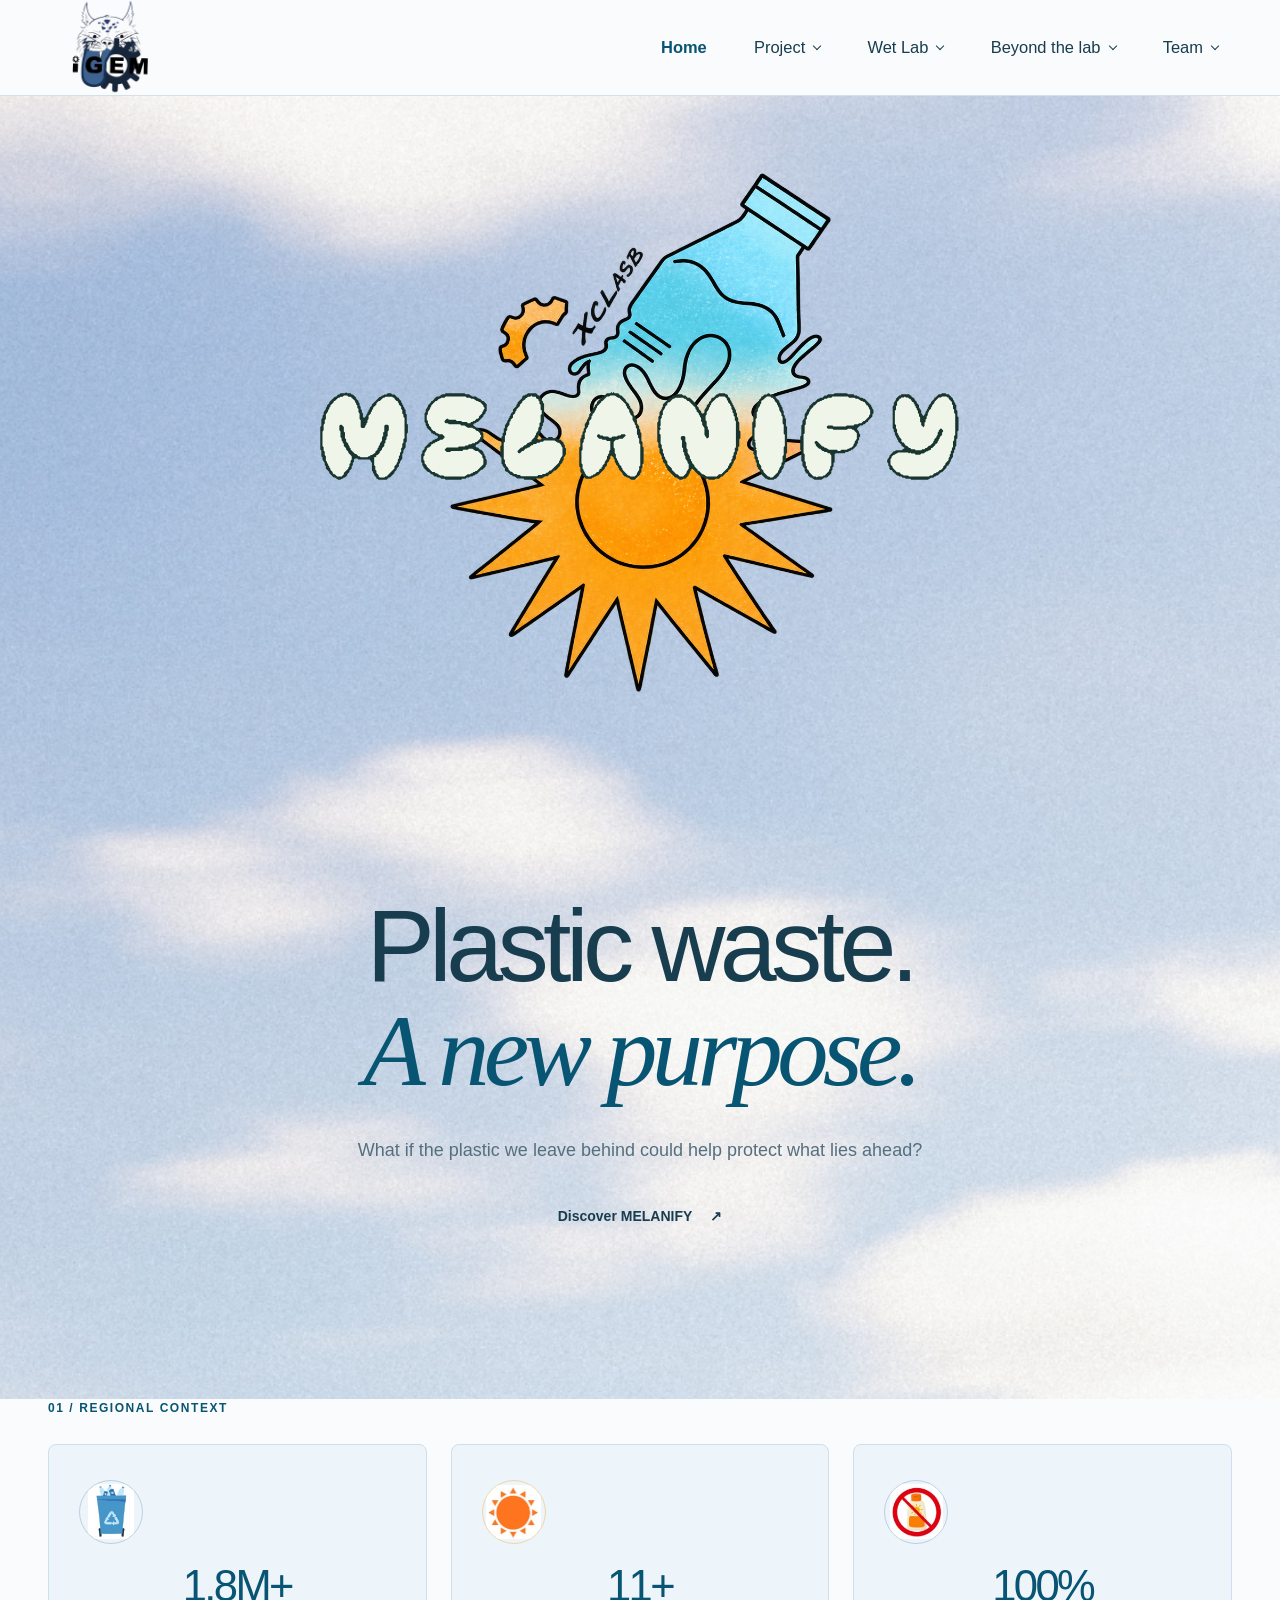
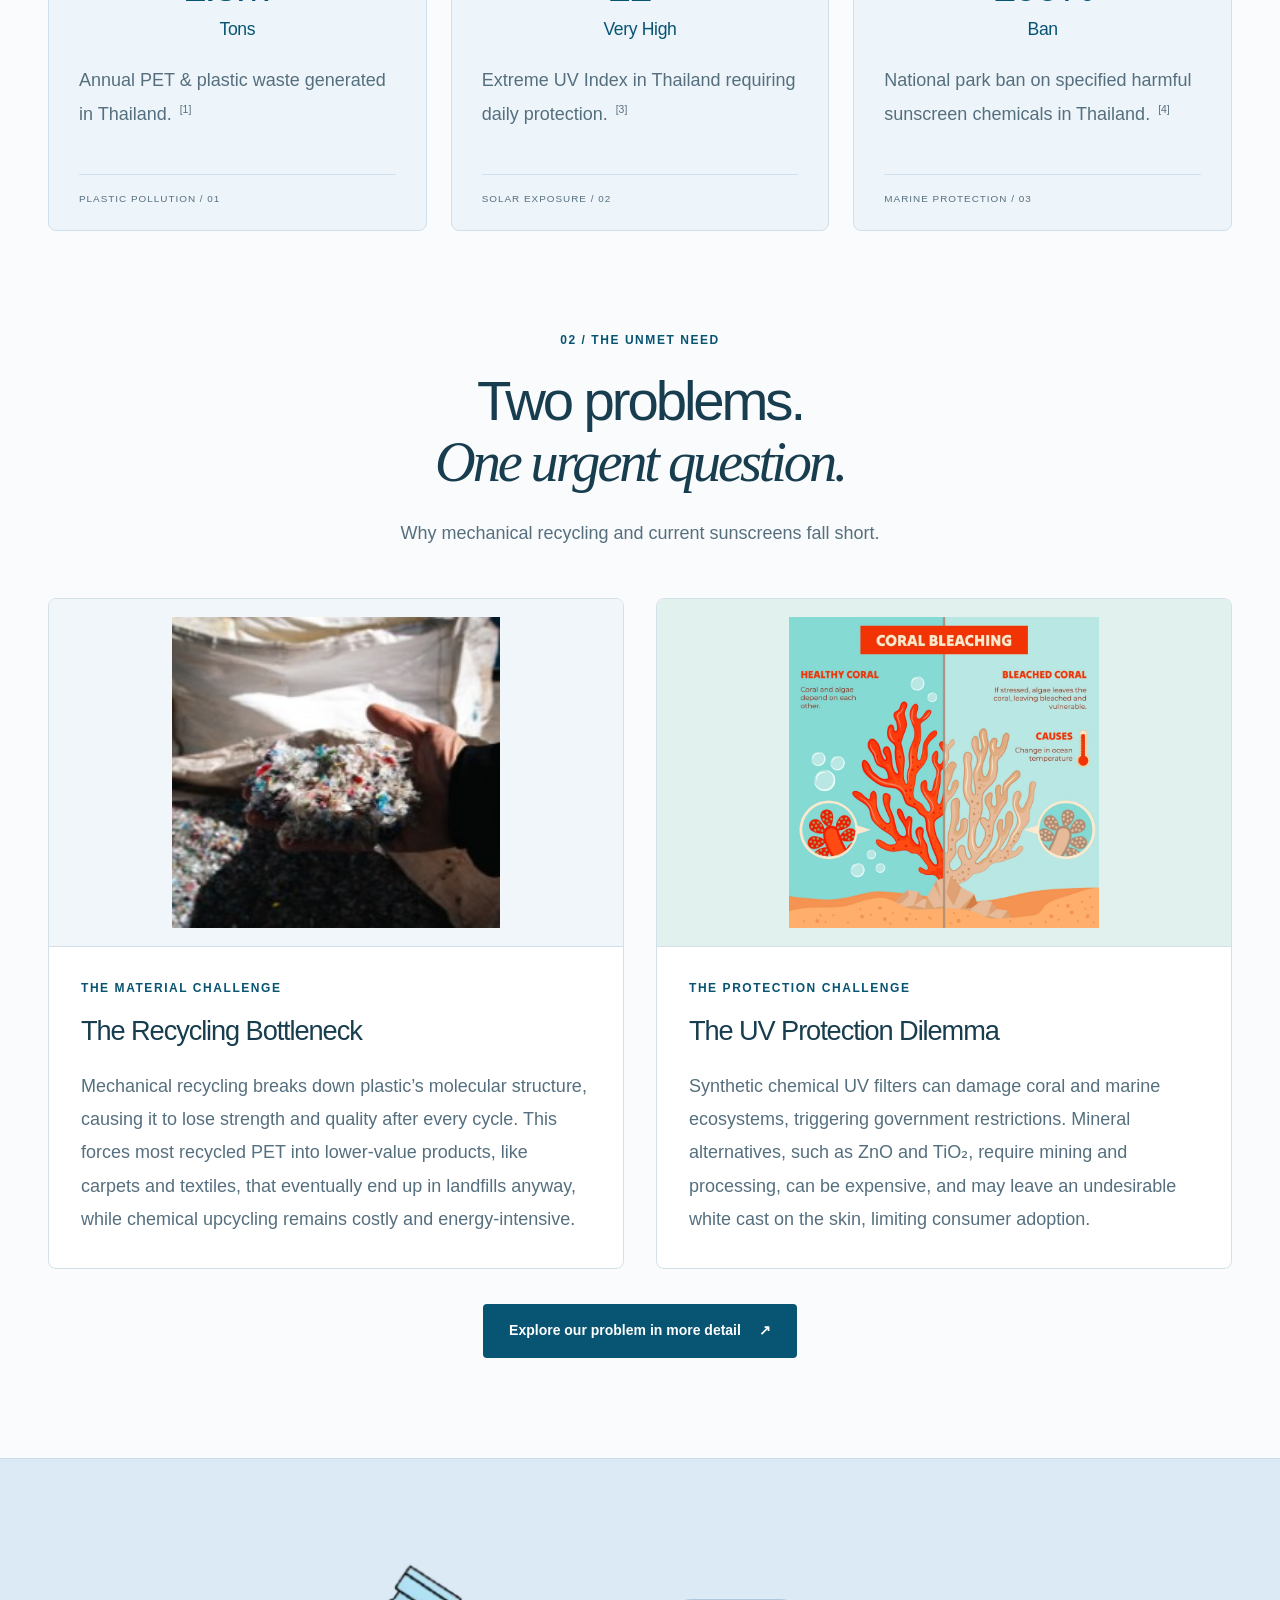
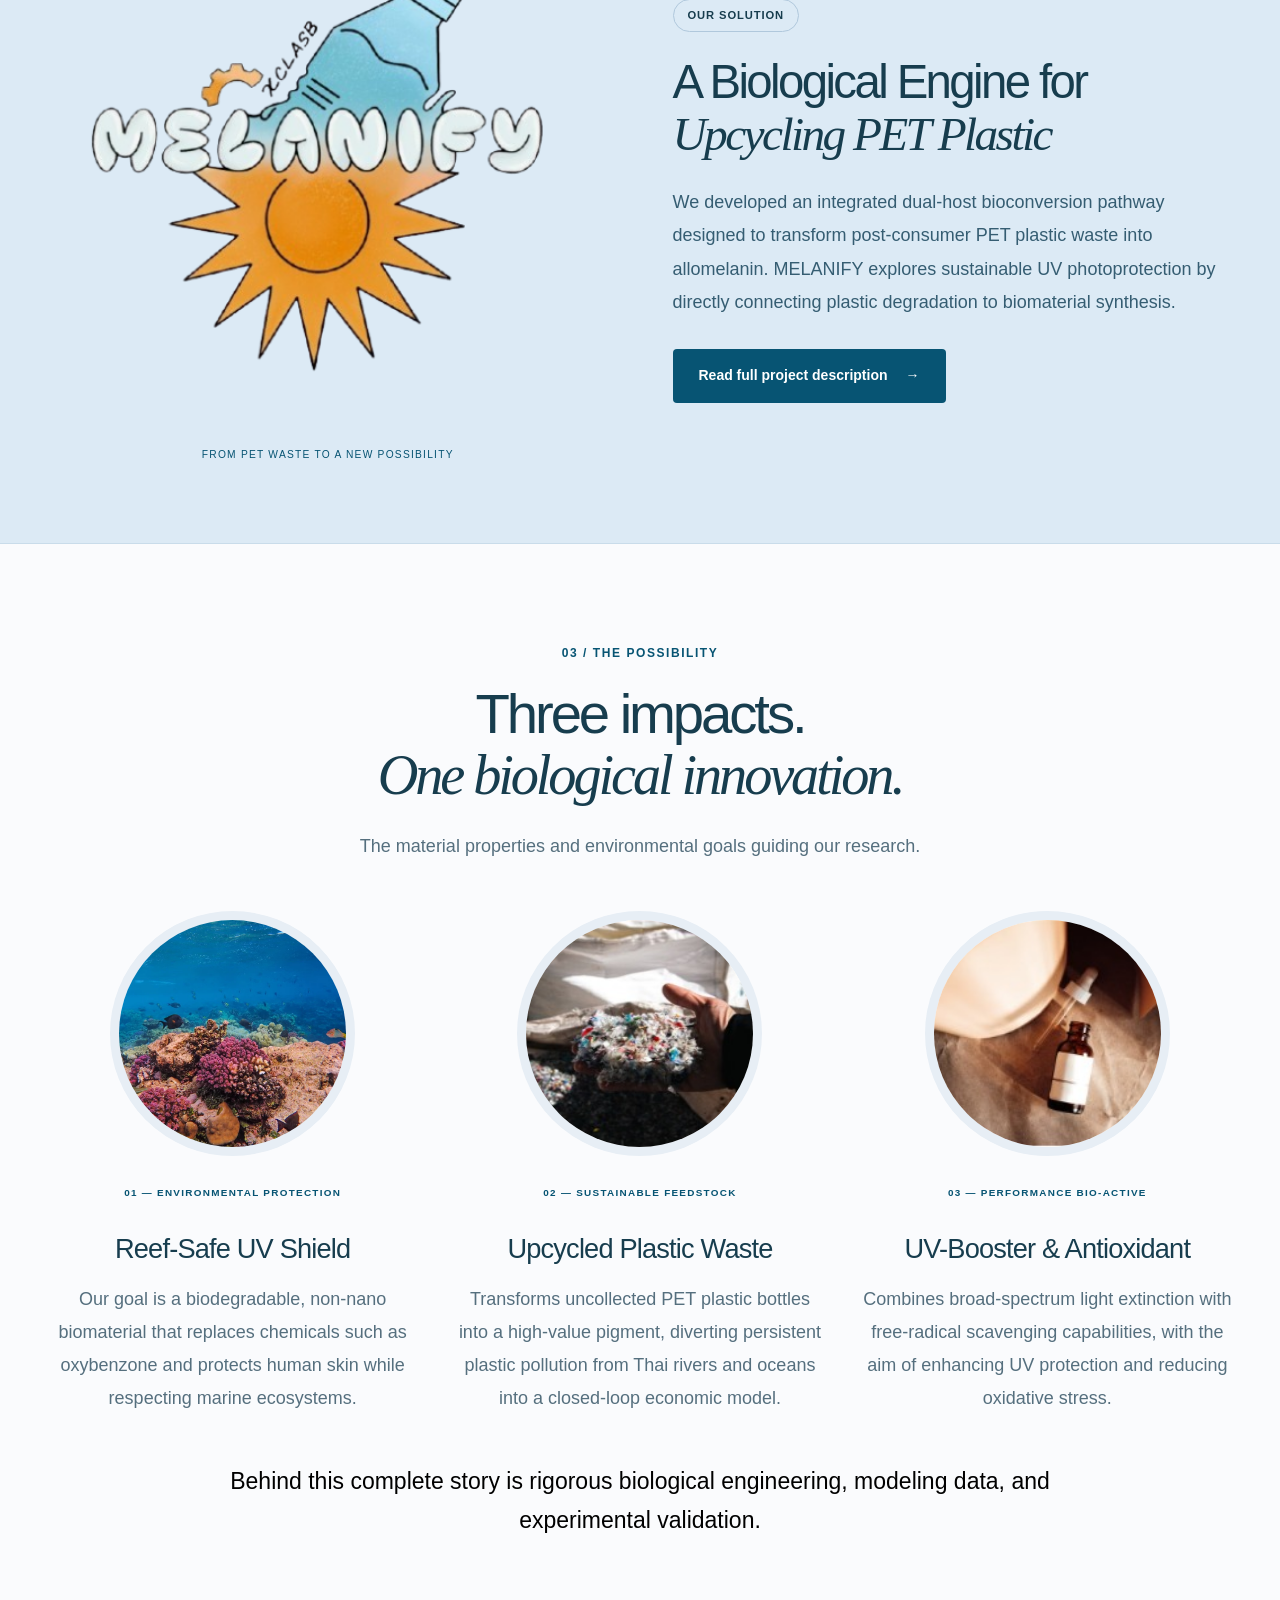
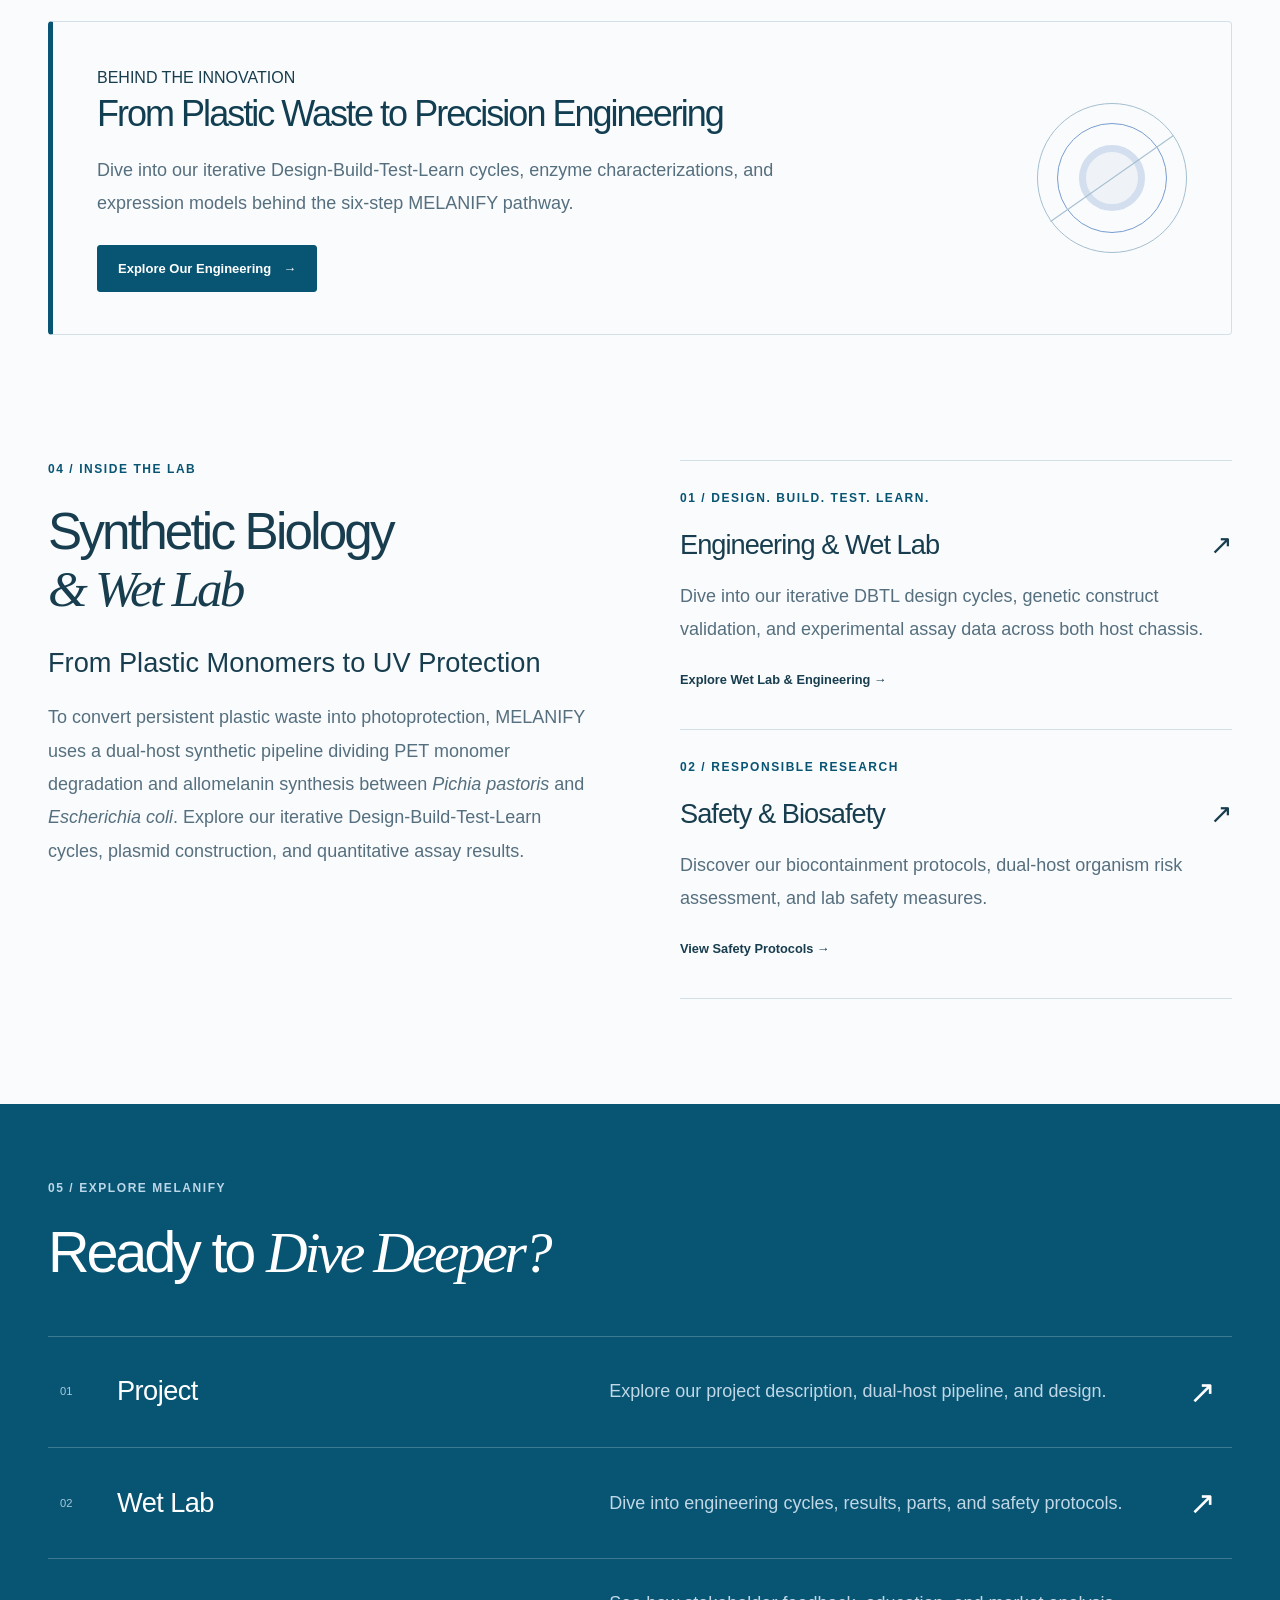
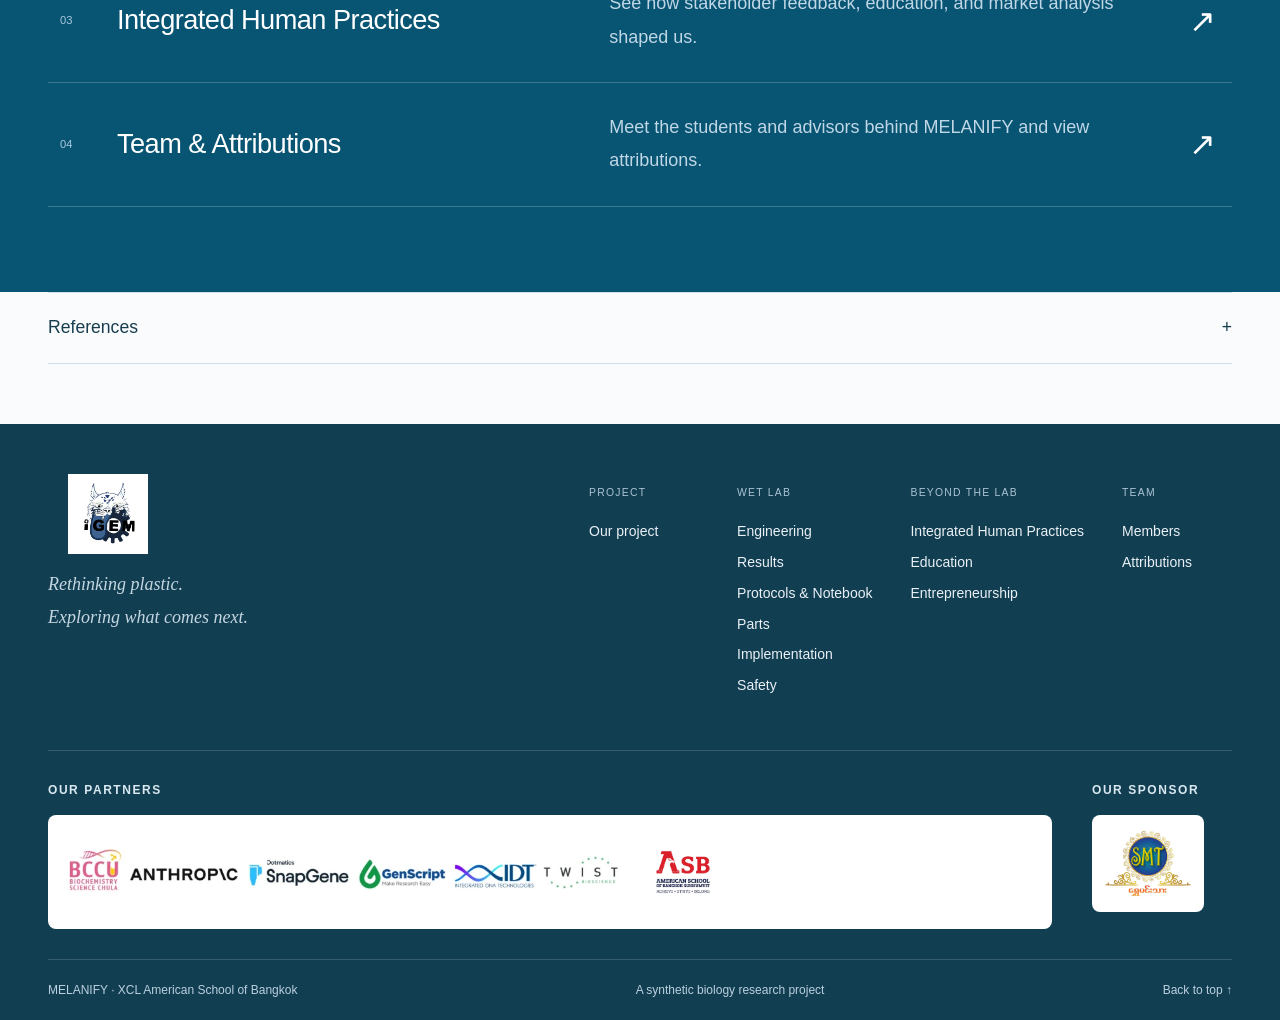
==== commit 3966a308: "Update MELANIFY website" ====
--- a/index.html
+++ b/index.html
@@ -39,7 +39,7 @@
             <a href="results.html">Results</a>
             <a href="protocols.html">Protocols &amp; Notebook</a>
             <a href="parts.html">Parts</a>
-            <a href="implementation.html">Implementation</a>
+            <!-- <a href="implementation.html">Implementation</a> -->
             <a href="safety.html">Safety</a>
           </div>
         </details>
@@ -77,7 +77,7 @@
 
       <!-- Bottle-and-sun artwork. -->
       <div class="hero-image" id="logo1">
-        <img src="assets/logo_1-removebg-preview-removebg-preview.png" alt="MELANIFY bottle and sun illustration">
+        <img src="assets/melanify-hero-hd.png" alt="MELANIFY bottle and sun illustration" width="1427" height="1102" fetchpriority="high">
       </div>
 
       <!-- Embedded letters animate in front of the bottle-and-sun artwork. -->
@@ -434,4 +434,4 @@
 });
 </script>
 </body>
-</html>+</html>
